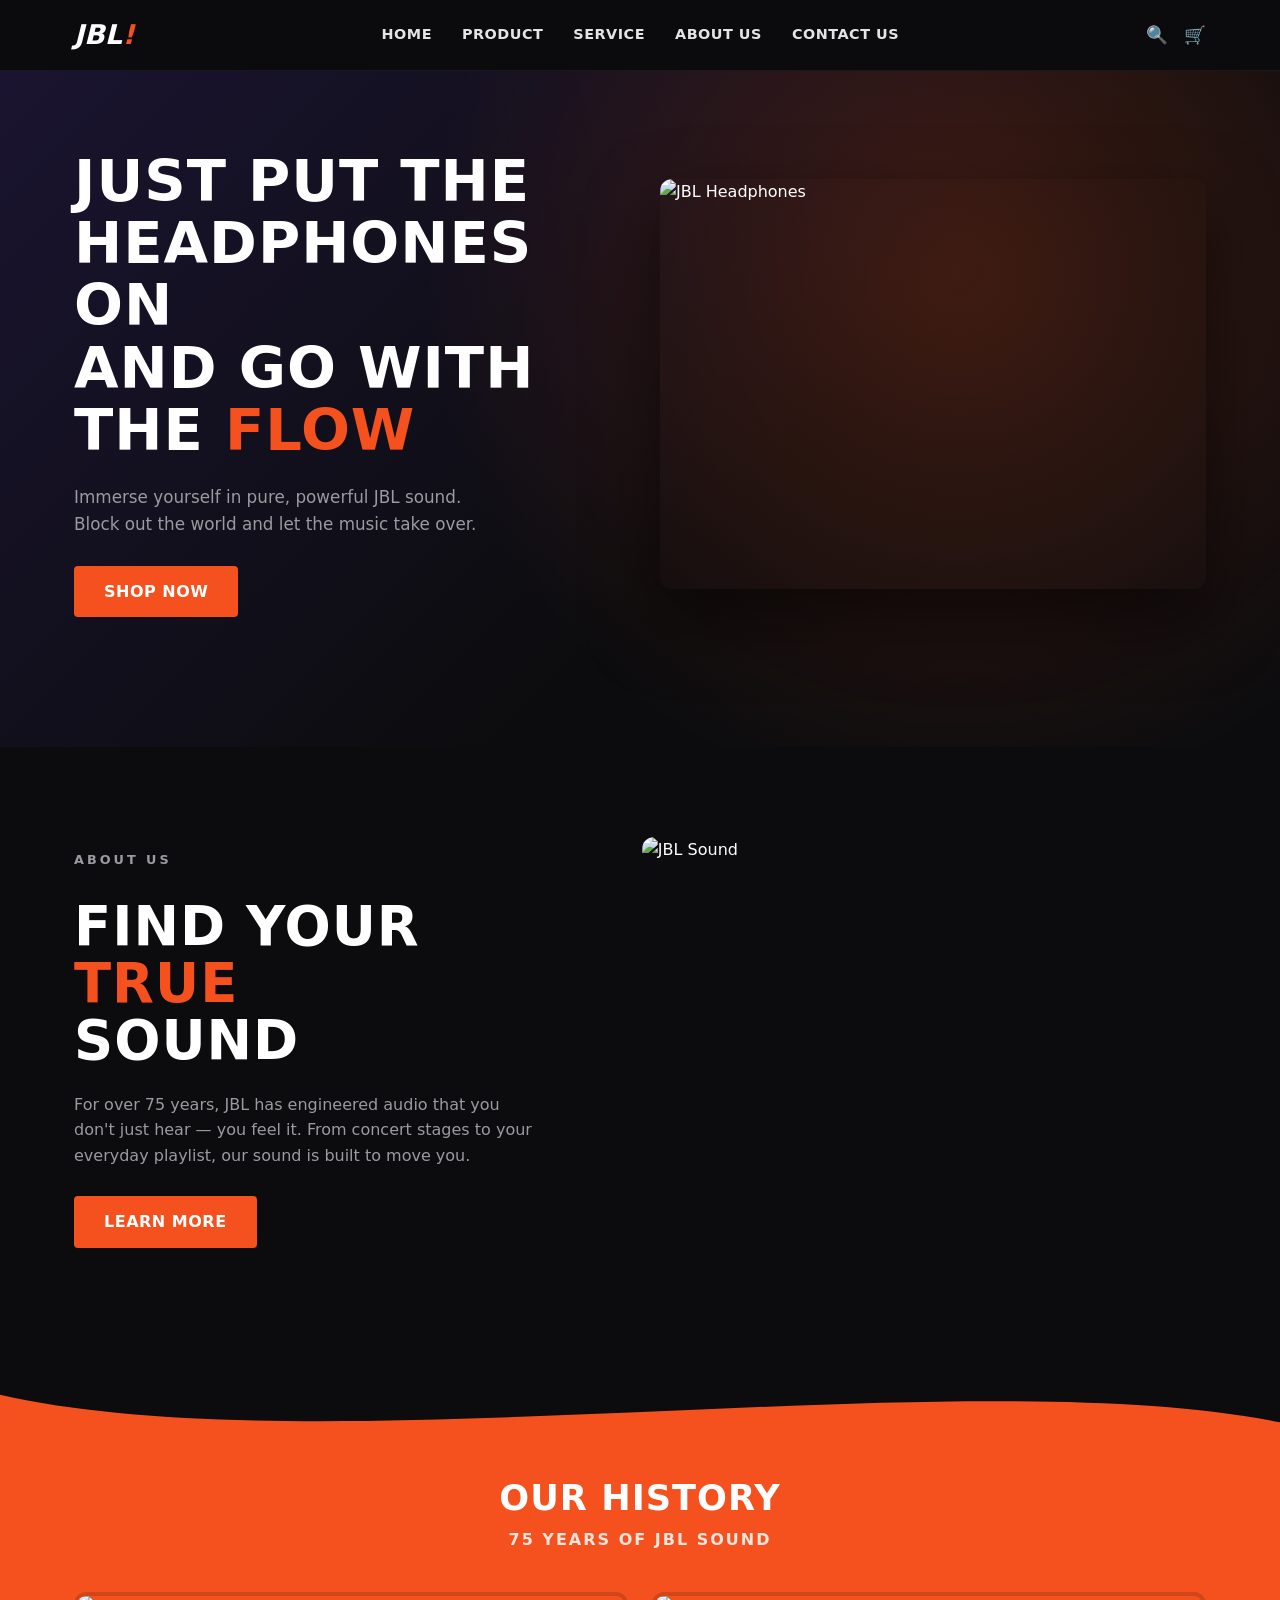
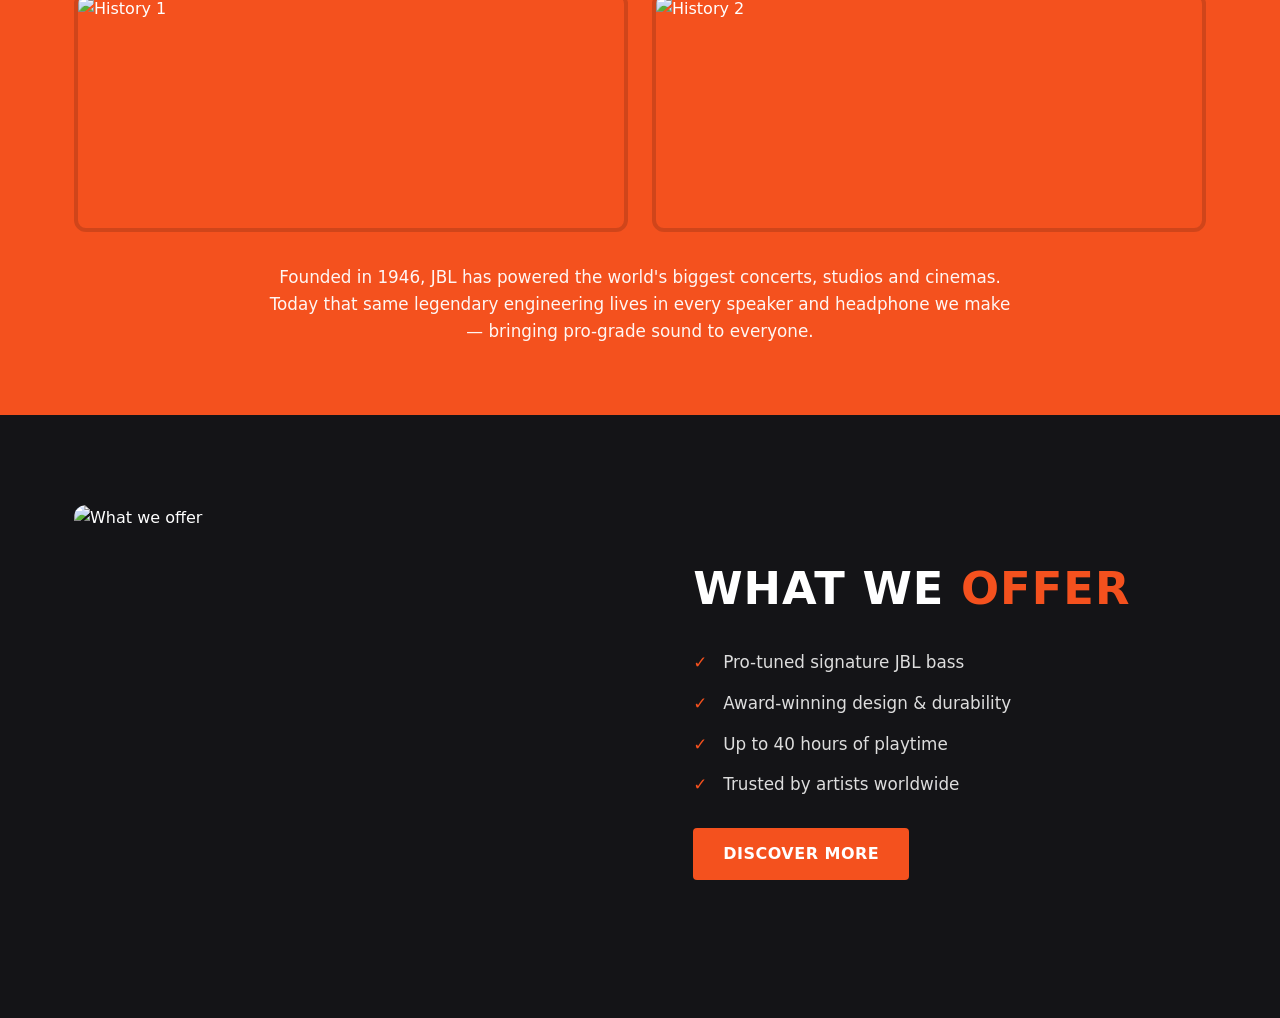
==== index.html @ 41142025 "Initial commit: JBL website" ====
<!DOCTYPE html>
<html lang="en">
<head>
  <meta charset="UTF-8" />
  <meta name="viewport" content="width=device-width, initial-scale=1.0" />
  <title>JBL — Sound That Moves You</title>
  <link rel="stylesheet" href="style.css" />
</head>
<body>

  <!-- ===== Navbar ===== -->
  <header class="navbar">
    <div class="container nav-inner">
      <a href="#" class="logo">JBL<span>!</span></a>

      <nav class="nav-links" id="navLinks">
        <a href="#hero">HOME</a>
        <a href="#">PRODUCT</a>
        <a href="#">SERVICE</a>
        <a href="#about">ABOUT US</a>
        <a href="#">CONTACT US</a>
      </nav>

      <div class="nav-icons">
        <span>🔍</span>
        <span>🛒</span>
      </div>

      <button class="menu-toggle" id="menuToggle" aria-label="Open menu">
        <span></span><span></span><span></span>
      </button>
    </div>
  </header>

  <!-- ===== HERO SECTION (index) ===== -->
  <section class="hero" id="hero">
    <div class="container hero-inner">
      <div class="hero-text">
        <h1>JUST PUT THE<br />HEADPHONES ON<br />AND GO WITH<br />THE <span class="accent">FLOW</span></h1>
        <p class="hero-sub">
          Immerse yourself in pure, powerful JBL sound. Block out the world
          and let the music take over.
        </p>
        <button class="btn btn-primary">SHOP NOW</button>
      </div>

      <div class="hero-image">
        <!-- Figma ki headphone image yahan daalo (src badal do) -->
        <img src="https://images.unsplash.com/photo-1546435770-a3e426bf472b?auto=format&fit=crop&w=900&q=80"
             alt="JBL Headphones" />
      </div>
    </div>
  </section>

  <!-- ================= ABOUT US SECTION ================= -->
  <!-- Find Your Sound -->
  <section class="about" id="about">
    <div class="container about-inner">
      <div class="about-text">
        <p class="eyebrow">About Us</p>
        <h2>FIND YOUR<br /><span class="accent">TRUE</span><br />SOUND</h2>
        <p>
          For over 75 years, JBL has engineered audio that you don't just hear —
          you feel it. From concert stages to your everyday playlist, our sound
          is built to move you.
        </p>
        <button class="btn btn-primary">LEARN MORE</button>
      </div>
      <div class="about-image">
        <img src="https://images.unsplash.com/photo-1484704849700-f032a568e944?auto=format&fit=crop&w=800&q=80"
             alt="JBL Sound" />
      </div>
    </div>
  </section>

  <!-- Our History (orange block) with signature wavy top -->
  <section class="history">
    <svg class="wave" viewBox="0 0 1440 120" preserveAspectRatio="none">
      <path d="M0,50 C360,130 1080,10 1440,80 L1440,0 L0,0 Z"></path>
    </svg>
    <div class="container">
      <div class="section-head">
        <h3>OUR HISTORY</h3>
        <p class="muted-light">75 YEARS OF JBL SOUND</p>
      </div>
      <div class="history-grid">
        <img src="https://images.unsplash.com/photo-1511671782779-c97d3d27a1d4?auto=format&fit=crop&w=600&q=80" alt="History 1" />
        <img src="https://images.unsplash.com/photo-1493225457124-a3eb161ffa5f?auto=format&fit=crop&w=600&q=80" alt="History 2" />
      </div>
      <p class="history-text">
        Founded in 1946, JBL has powered the world's biggest concerts, studios
        and cinemas. Today that same legendary engineering lives in every
        speaker and headphone we make — bringing pro-grade sound to everyone.
      </p>
    </div>
  </section>

  <!-- What We Offer -->
  <section class="offer">
    <div class="container offer-inner">
      <div class="offer-image">
        <img src="https://images.unsplash.com/photo-1598488035139-bdbb2231ce04?auto=format&fit=crop&w=800&q=80"
             alt="What we offer" />
      </div>
      <div class="offer-text">
        <h3>WHAT WE <span class="accent">OFFER</span></h3>
        <ul class="offer-points">
          <li>Pro-tuned signature JBL bass</li>
          <li>Award-winning design &amp; durability</li>
          <li>Up to 40 hours of playtime</li>
          <li>Trusted by artists worldwide</li>
        </ul>
        <button class="btn btn-primary">DISCOVER MORE</button>
      </div>
    </div>
  </section>

  <script src="script.js"></script>
</body>
</html>
---- style.css ----
/* ===== Design Tokens (Figma se exact values yahan badal lena) ===== */
:root {
  --orange: #f4511e;      /* JBL vivid red-orange — Figma ka exact hex confirm karke daalo */
  --orange-dark: #d8400f;
  --black: #0c0c0e;
  --dark: #141417;
  --gray: #9a9aa0;
  --white: #ffffff;
  --radius: 12px;
  --max-width: 1180px;
  --font: 'Segoe UI', system-ui, -apple-system, Roboto, sans-serif;
}

* { margin: 0; padding: 0; box-sizing: border-box; }
html { scroll-behavior: smooth; }

body {
  font-family: var(--font);
  background: var(--black);
  color: var(--white);
  line-height: 1.6;
}
img { max-width: 100%; display: block; }

.container {
  width: 100%;
  max-width: var(--max-width);
  margin: 0 auto;
  padding: 0 24px;
}

.accent { color: var(--orange); }
.eyebrow {
  color: var(--orange);
  text-transform: uppercase;
  letter-spacing: 3px;
  font-size: .8rem;
  font-weight: 800;
  margin-bottom: 14px;
}

/* ===== Buttons ===== */
.btn {
  font: inherit;
  font-weight: 700;
  letter-spacing: .5px;
  border: none;
  border-radius: 4px;
  padding: 13px 30px;
  cursor: pointer;
  transition: transform .15s ease, background .2s ease;
}
.btn:hover { transform: translateY(-2px); }
.btn-primary { background: var(--orange); color: #fff; }
.btn-primary:hover { background: var(--orange-dark); }

/* ===== Navbar ===== */
.navbar {
  position: sticky;
  top: 0;
  z-index: 50;
  background: rgba(12,12,14,.9);
  backdrop-filter: blur(10px);
  border-bottom: 1px solid rgba(255,255,255,.06);
}
.nav-inner {
  display: flex;
  align-items: center;
  justify-content: space-between;
  height: 70px;
}
.logo {
  font-size: 1.7rem;
  font-weight: 900;
  font-style: italic;
  color: #fff;
  text-decoration: none;
}
.logo span { color: var(--orange); }

.nav-links { display: flex; gap: 30px; }
.nav-links a {
  color: #e4e4e4;
  text-decoration: none;
  font-weight: 600;
  font-size: .9rem;
  letter-spacing: .5px;
  transition: color .2s ease;
}
.nav-links a:hover { color: var(--orange); }

.nav-icons { display: flex; gap: 16px; font-size: 1.1rem; }

.menu-toggle {
  display: none;
  flex-direction: column;
  gap: 5px;
  background: none; border: none; cursor: pointer;
}
.menu-toggle span { width: 26px; height: 3px; background: #fff; border-radius: 2px; }

/* ===== HERO ===== */
.hero {
  position: relative;
  background:
    radial-gradient(circle at 75% 30%, rgba(244,81,30,.22), transparent 50%),
    linear-gradient(135deg, #1a1430, #0c0c0e 60%);
  padding: 80px 0 130px;
  overflow: hidden;
}
.hero-inner {
  display: grid;
  grid-template-columns: 1fr 1fr;
  align-items: center;
  gap: 40px;
}
.hero-text h1 {
  font-size: clamp(2.2rem, 4.5vw, 3.6rem);
  font-weight: 900;
  line-height: 1.08;
  letter-spacing: 1px;
  margin-bottom: 22px;
}
.hero-sub {
  color: var(--gray);
  font-size: 1.05rem;
  max-width: 420px;
  margin-bottom: 28px;
}
.hero-image img {
  width: 100%;
  border-radius: var(--radius);
  object-fit: cover;
  aspect-ratio: 4/3;
  box-shadow: 0 30px 70px rgba(0,0,0,.55);
}

/* ===== ABOUT — Find Your Sound ===== */
.about {
  background: var(--black);
  padding: 90px 0;
}
.about-inner {
  display: grid;
  grid-template-columns: 1fr 1.1fr;
  align-items: center;
  gap: 55px;
}
.about-text h2 {
  font-size: clamp(2.2rem, 4.5vw, 3.4rem);
  font-weight: 900;
  line-height: 1.05;
  letter-spacing: 1px;
  margin-bottom: 22px;
}
.about-text p { color: var(--gray); max-width: 460px; margin-bottom: 28px; }
.about-image img {
  width: 100%;
  border-radius: var(--radius);
  object-fit: cover;
  aspect-ratio: 4/3;
}

/* ===== Our History (orange block) ===== */
.history {
  position: relative;
  background: var(--orange);
  padding: 120px 0 70px;
}
/* signature wavy top divider (black curve coming down from section above) */
.history .wave {
  position: absolute;
  top: -1px; left: 0;
  width: 100%; height: 110px;
  fill: var(--black);
}
.section-head { text-align: center; margin-bottom: 40px; }
.section-head h3 {
  font-size: 2.2rem;
  font-weight: 900;
  letter-spacing: 1px;
}
.muted-light { color: rgba(255,255,255,.85); font-weight: 600; letter-spacing: 2px; }
.history-grid {
  display: grid;
  grid-template-columns: 1fr 1fr;
  gap: 24px;
  margin-bottom: 32px;
}
.history-grid img {
  width: 100%;
  height: 240px;
  object-fit: cover;
  border-radius: var(--radius);
  border: 4px solid rgba(0,0,0,.15);
}
.history-text {
  max-width: 760px;
  margin: 0 auto;
  text-align: center;
  color: rgba(255,255,255,.95);
  font-size: 1.05rem;
}

/* ===== What We Offer ===== */
.offer {
  background: var(--dark);
  padding: 90px 0;
}
.offer-inner {
  display: grid;
  grid-template-columns: 1.1fr 1fr;
  align-items: center;
  gap: 55px;
}
.offer-image img {
  width: 100%;
  border-radius: var(--radius);
  object-fit: cover;
  aspect-ratio: 4/3;
}
.offer-text h3 {
  font-size: clamp(1.8rem, 4vw, 2.8rem);
  font-weight: 900;
  letter-spacing: 1px;
  margin-bottom: 24px;
}
.offer-points { list-style: none; margin-bottom: 30px; }
.offer-points li {
  position: relative;
  padding-left: 30px;
  margin-bottom: 14px;
  color: #ddd;
  font-size: 1.05rem;
}
.offer-points li::before {
  content: "✓";
  position: absolute; left: 0;
  color: var(--orange);
  font-weight: 900;
}

/* ===== Responsive ===== */
@media (max-width: 880px) {
  .nav-links {
    position: absolute;
    top: 70px; left: 0; right: 0;
    background: var(--dark);
    flex-direction: column;
    gap: 0;
    max-height: 0;
    overflow: hidden;
    transition: max-height .3s ease;
  }
  .nav-links.open { max-height: 360px; }
  .nav-links a { padding: 16px 24px; border-bottom: 1px solid rgba(255,255,255,.06); }
  .nav-icons { display: none; }
  .menu-toggle { display: flex; }

  .hero-inner,
  .about-inner,
  .offer-inner {
    grid-template-columns: 1fr;
    gap: 36px;
  }
  .hero-image,
  .about-image { order: -1; }
  .offer-image { order: -1; }
  .history-grid { grid-template-columns: 1fr; }
  .history-grid img { height: 200px; }
}

@media (max-width: 460px) {
  .btn { width: 100%; }
  .hero { padding-bottom: 90px; }
}
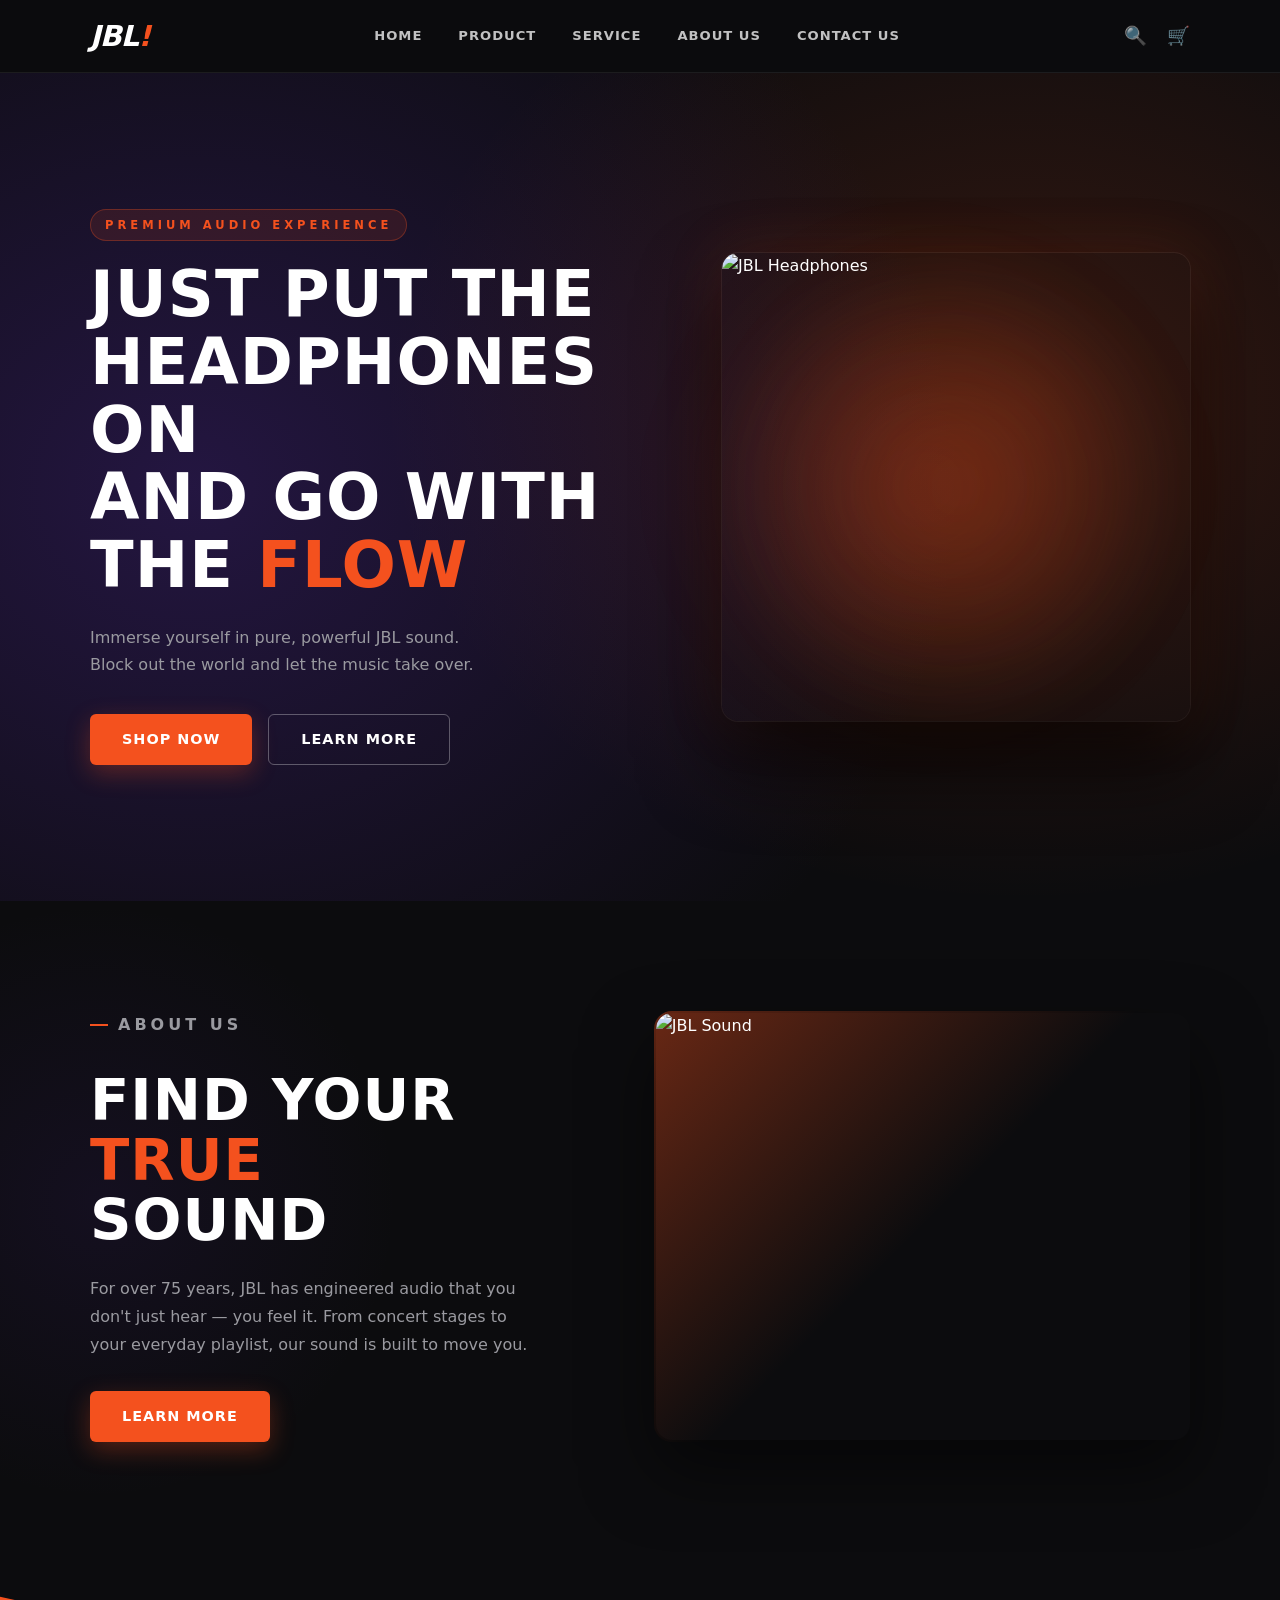
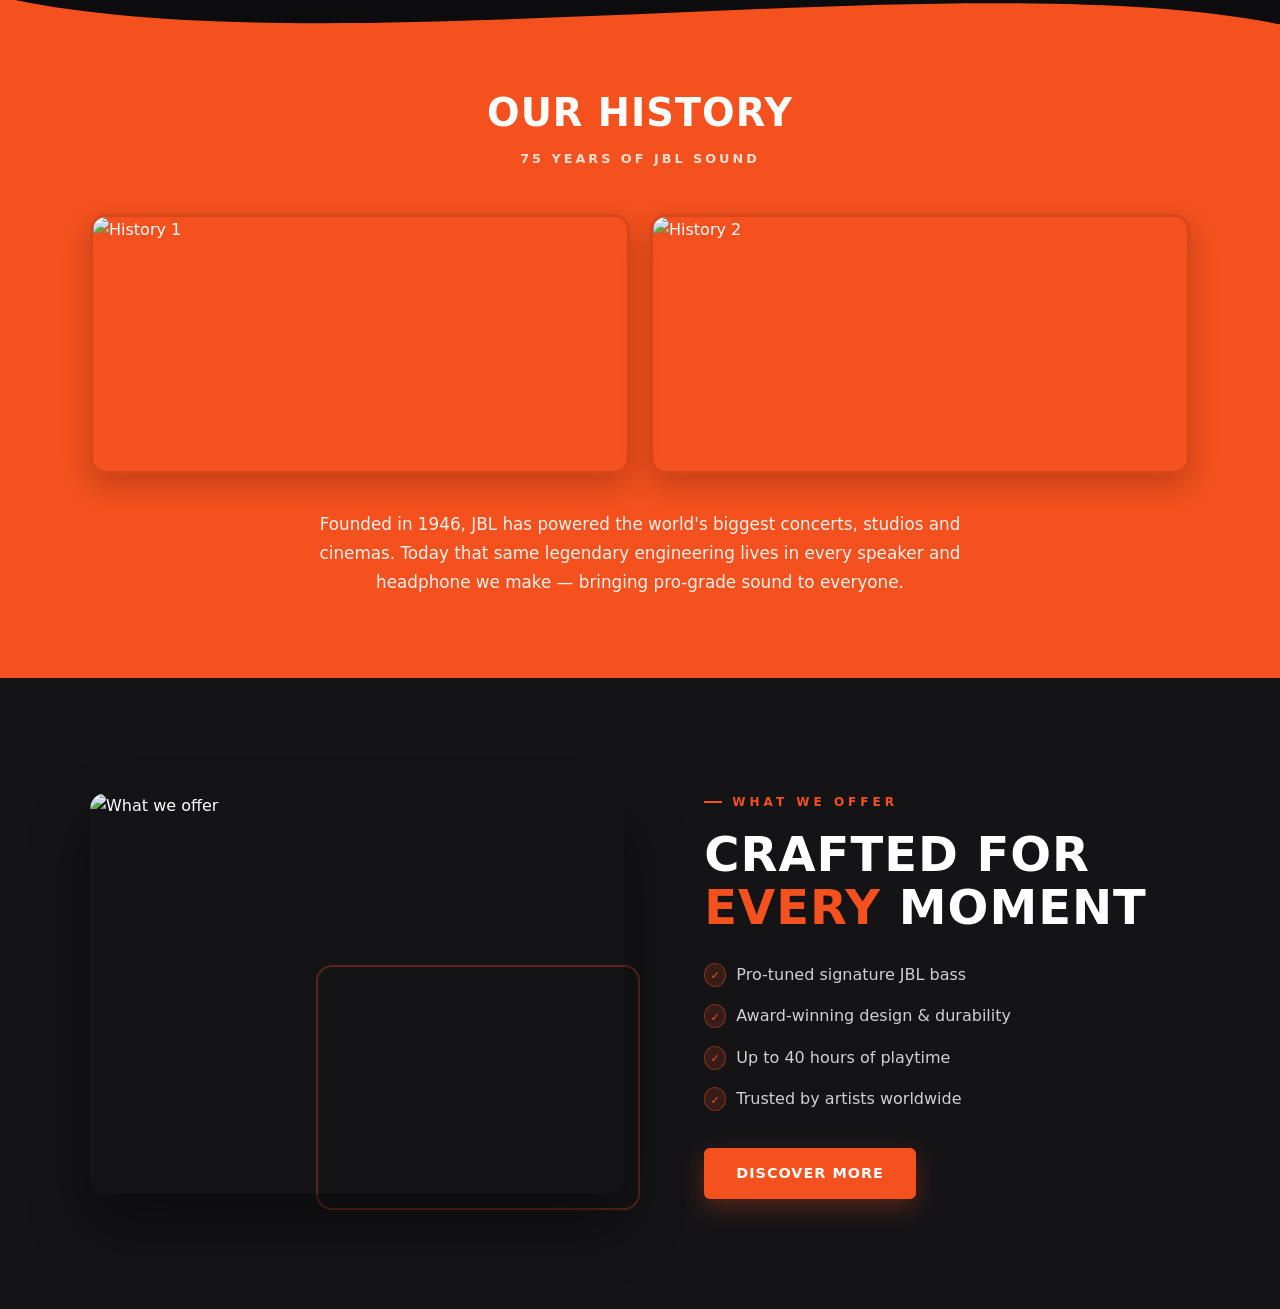
==== commit ddf1dedd: "Redesign hero and about sections to match Figma" ====
--- a/index.html
+++ b/index.html
@@ -32,28 +32,32 @@
     </div>
   </header>
 
-  <!-- ===== HERO SECTION (index) ===== -->
+  <!-- ===== HERO SECTION ===== -->
   <section class="hero" id="hero">
+    <div class="hero-glow"></div>
     <div class="container hero-inner">
       <div class="hero-text">
+        <p class="hero-eyebrow">Premium Audio Experience</p>
         <h1>JUST PUT THE<br />HEADPHONES ON<br />AND GO WITH<br />THE <span class="accent">FLOW</span></h1>
         <p class="hero-sub">
           Immerse yourself in pure, powerful JBL sound. Block out the world
           and let the music take over.
         </p>
-        <button class="btn btn-primary">SHOP NOW</button>
+        <div class="hero-actions">
+          <button class="btn btn-primary">SHOP NOW</button>
+          <button class="btn btn-ghost">LEARN MORE</button>
+        </div>
       </div>
 
       <div class="hero-image">
-        <!-- Figma ki headphone image yahan daalo (src badal do) -->
-        <img src="https://images.unsplash.com/photo-1546435770-a3e426bf472b?auto=format&fit=crop&w=900&q=80"
+        <div class="hero-img-glow"></div>
+        <img src="https://images.unsplash.com/photo-1505740420928-5e560c06d30e?auto=format&fit=crop&w=900&q=80"
              alt="JBL Headphones" />
       </div>
     </div>
   </section>
 
   <!-- ================= ABOUT US SECTION ================= -->
-  <!-- Find Your Sound -->
   <section class="about" id="about">
     <div class="container about-inner">
       <div class="about-text">
@@ -73,7 +77,7 @@
     </div>
   </section>
 
-  <!-- Our History (orange block) with signature wavy top -->
+  <!-- Our History (orange block) -->
   <section class="history">
     <svg class="wave" viewBox="0 0 1440 120" preserveAspectRatio="none">
       <path d="M0,50 C360,130 1080,10 1440,80 L1440,0 L0,0 Z"></path>
@@ -103,7 +107,8 @@
              alt="What we offer" />
       </div>
       <div class="offer-text">
-        <h3>WHAT WE <span class="accent">OFFER</span></h3>
+        <p class="eyebrow">What We Offer</p>
+        <h3>CRAFTED FOR<br /><span class="accent">EVERY</span> MOMENT</h3>
         <ul class="offer-points">
           <li>Pro-tuned signature JBL bass</li>
           <li>Award-winning design &amp; durability</li>
--- a/style.css
+++ b/style.css
@@ -1,12 +1,12 @@
-/* ===== Design Tokens (Figma se exact values yahan badal lena) ===== */
+/* ===== Design Tokens ===== */
 :root {
-  --orange: #f4511e;      /* JBL vivid red-orange — Figma ka exact hex confirm karke daalo */
+  --orange: #f4511e;
   --orange-dark: #d8400f;
   --black: #0c0c0e;
   --dark: #141417;
   --gray: #9a9aa0;
   --white: #ffffff;
-  --radius: 12px;
+  --radius: 16px;
   --max-width: 1180px;
   --font: 'Segoe UI', system-ui, -apple-system, Roboto, sans-serif;
 }
@@ -20,257 +20,517 @@
   color: var(--white);
   line-height: 1.6;
 }
+
 img { max-width: 100%; display: block; }
 
 .container {
   width: 100%;
   max-width: var(--max-width);
   margin: 0 auto;
-  padding: 0 24px;
+  padding: 0 40px;
 }
 
 .accent { color: var(--orange); }
+
 .eyebrow {
+  display: inline-block;
   color: var(--orange);
   text-transform: uppercase;
-  letter-spacing: 3px;
-  font-size: .8rem;
+  letter-spacing: 4px;
+  font-size: .75rem;
   font-weight: 800;
-  margin-bottom: 14px;
+  margin-bottom: 16px;
+  position: relative;
+  padding-left: 28px;
+}
+.eyebrow::before {
+  content: '';
+  position: absolute;
+  left: 0;
+  top: 50%;
+  transform: translateY(-50%);
+  width: 18px;
+  height: 2px;
+  background: var(--orange);
 }
 
 /* ===== Buttons ===== */
 .btn {
   font: inherit;
   font-weight: 700;
-  letter-spacing: .5px;
+  font-size: .9rem;
+  letter-spacing: 1px;
+  text-transform: uppercase;
   border: none;
-  border-radius: 4px;
-  padding: 13px 30px;
+  border-radius: 6px;
+  padding: 14px 32px;
   cursor: pointer;
-  transition: transform .15s ease, background .2s ease;
+  transition: transform .18s ease, background .2s ease, box-shadow .2s ease;
 }
 .btn:hover { transform: translateY(-2px); }
-.btn-primary { background: var(--orange); color: #fff; }
-.btn-primary:hover { background: var(--orange-dark); }
+.btn-primary {
+  background: var(--orange);
+  color: #fff;
+  box-shadow: 0 8px 24px rgba(244,81,30,.3);
+}
+.btn-primary:hover {
+  background: var(--orange-dark);
+  box-shadow: 0 10px 28px rgba(244,81,30,.45);
+}
+.btn-ghost {
+  background: transparent;
+  color: #fff;
+  border: 1.5px solid rgba(255,255,255,.3);
+  padding: 13px 32px;
+}
+.btn-ghost:hover {
+  border-color: rgba(255,255,255,.7);
+  background: rgba(255,255,255,.06);
+}
 
 /* ===== Navbar ===== */
 .navbar {
   position: sticky;
   top: 0;
-  z-index: 50;
-  background: rgba(12,12,14,.9);
-  backdrop-filter: blur(10px);
-  border-bottom: 1px solid rgba(255,255,255,.06);
+  z-index: 100;
+  background: rgba(12,12,14,.92);
+  backdrop-filter: blur(14px);
+  -webkit-backdrop-filter: blur(14px);
+  border-bottom: 1px solid rgba(255,255,255,.07);
 }
 .nav-inner {
   display: flex;
   align-items: center;
   justify-content: space-between;
-  height: 70px;
+  height: 72px;
 }
 .logo {
-  font-size: 1.7rem;
+  font-size: 1.8rem;
   font-weight: 900;
   font-style: italic;
   color: #fff;
   text-decoration: none;
+  letter-spacing: -1px;
 }
 .logo span { color: var(--orange); }
 
-.nav-links { display: flex; gap: 30px; }
+.nav-links { display: flex; gap: 36px; }
 .nav-links a {
-  color: #e4e4e4;
+  color: rgba(255,255,255,.75);
   text-decoration: none;
   font-weight: 600;
-  font-size: .9rem;
-  letter-spacing: .5px;
+  font-size: .82rem;
+  letter-spacing: 1px;
+  text-transform: uppercase;
   transition: color .2s ease;
-}
-.nav-links a:hover { color: var(--orange); }
-
-.nav-icons { display: flex; gap: 16px; font-size: 1.1rem; }
+  position: relative;
+  padding-bottom: 2px;
+}
+.nav-links a::after {
+  content: '';
+  position: absolute;
+  bottom: -4px;
+  left: 0;
+  width: 0;
+  height: 2px;
+  background: var(--orange);
+  transition: width .2s ease;
+}
+.nav-links a:hover { color: #fff; }
+.nav-links a:hover::after { width: 100%; }
+
+.nav-icons {
+  display: flex;
+  gap: 20px;
+  font-size: 1.15rem;
+  color: rgba(255,255,255,.75);
+  cursor: pointer;
+}
 
 .menu-toggle {
   display: none;
   flex-direction: column;
   gap: 5px;
-  background: none; border: none; cursor: pointer;
-}
-.menu-toggle span { width: 26px; height: 3px; background: #fff; border-radius: 2px; }
+  background: none;
+  border: none;
+  cursor: pointer;
+  padding: 4px;
+}
+.menu-toggle span {
+  width: 24px;
+  height: 2px;
+  background: #fff;
+  border-radius: 2px;
+  transition: transform .3s;
+}
 
 /* ===== HERO ===== */
 .hero {
   position: relative;
+  min-height: calc(100vh - 72px);
+  display: flex;
+  align-items: center;
+  background: #0c0c0e;
+  overflow: hidden;
+}
+
+.hero::before {
+  content: '';
+  position: absolute;
+  inset: 0;
   background:
-    radial-gradient(circle at 75% 30%, rgba(244,81,30,.22), transparent 50%),
-    linear-gradient(135deg, #1a1430, #0c0c0e 60%);
-  padding: 80px 0 130px;
+    radial-gradient(ellipse 60% 80% at 15% 50%, rgba(80,40,160,.35), transparent),
+    radial-gradient(ellipse 50% 60% at 80% 40%, rgba(244,81,30,.18), transparent);
+  pointer-events: none;
+}
+
+.hero-glow {
+  position: absolute;
+  top: 50%;
+  right: 8%;
+  transform: translateY(-50%);
+  width: 500px;
+  height: 500px;
+  border-radius: 50%;
+  background: radial-gradient(circle, rgba(244,81,30,.2) 0%, transparent 70%);
+  pointer-events: none;
+  filter: blur(40px);
+}
+
+.hero-inner {
+  position: relative;
+  z-index: 1;
+  display: grid;
+  grid-template-columns: 1.1fr 0.9fr;
+  align-items: center;
+  gap: 60px;
+  padding: 80px 40px;
+  width: 100%;
+  max-width: var(--max-width);
+  margin: 0 auto;
+}
+
+.hero-eyebrow {
+  display: inline-block;
+  color: var(--orange);
+  text-transform: uppercase;
+  letter-spacing: 4px;
+  font-size: .72rem;
+  font-weight: 800;
+  margin-bottom: 20px;
+  padding: 6px 14px;
+  background: rgba(244,81,30,.12);
+  border: 1px solid rgba(244,81,30,.3);
+  border-radius: 20px;
+}
+
+.hero-text h1 {
+  font-size: clamp(2.6rem, 5vw, 4.2rem);
+  font-weight: 900;
+  line-height: 1.06;
+  letter-spacing: 1px;
+  margin-bottom: 24px;
+  text-transform: uppercase;
+}
+
+.hero-sub {
+  color: var(--gray);
+  font-size: 1rem;
+  max-width: 400px;
+  margin-bottom: 36px;
+  line-height: 1.7;
+}
+
+.hero-actions {
+  display: flex;
+  gap: 16px;
+  flex-wrap: wrap;
+}
+
+.hero-image {
+  position: relative;
+  display: flex;
+  align-items: center;
+  justify-content: center;
+}
+
+.hero-img-glow {
+  position: absolute;
+  inset: -20px;
+  border-radius: 50%;
+  background: radial-gradient(circle, rgba(244,81,30,.22) 0%, transparent 65%);
+  filter: blur(30px);
+  pointer-events: none;
+}
+
+.hero-image img {
+  position: relative;
+  z-index: 1;
+  width: 100%;
+  max-width: 520px;
+  border-radius: var(--radius);
+  object-fit: cover;
+  aspect-ratio: 1;
+  box-shadow:
+    0 0 0 1px rgba(255,255,255,.06),
+    0 40px 80px rgba(0,0,0,.7),
+    0 0 60px rgba(244,81,30,.15);
+}
+
+/* ===== ABOUT — Find Your Sound ===== */
+.about {
+  background: var(--black);
+  padding: 110px 0;
+  position: relative;
   overflow: hidden;
 }
-.hero-inner {
+
+.about::before {
+  content: '';
+  position: absolute;
+  top: 0; left: -200px;
+  width: 600px; height: 600px;
+  background: radial-gradient(circle, rgba(80,40,160,.12), transparent 70%);
+  pointer-events: none;
+}
+
+.about-inner {
+  display: grid;
+  grid-template-columns: 1fr 1.1fr;
+  align-items: center;
+  gap: 80px;
+  position: relative;
+}
+
+.about-text h2 {
+  font-size: clamp(2.4rem, 4.5vw, 3.8rem);
+  font-weight: 900;
+  line-height: 1.04;
+  letter-spacing: 1px;
+  margin-bottom: 24px;
+  text-transform: uppercase;
+}
+
+.about-text p {
+  color: var(--gray);
+  max-width: 440px;
+  margin-bottom: 32px;
+  font-size: 1rem;
+  line-height: 1.75;
+}
+
+.about-image {
+  position: relative;
+}
+
+.about-image::before {
+  content: '';
+  position: absolute;
+  inset: -2px;
+  border-radius: calc(var(--radius) + 2px);
+  background: linear-gradient(135deg, rgba(244,81,30,.4), transparent 50%);
+  z-index: 0;
+}
+
+.about-image img {
+  position: relative;
+  z-index: 1;
+  width: 100%;
+  border-radius: var(--radius);
+  object-fit: cover;
+  aspect-ratio: 5/4;
+  box-shadow: 0 30px 70px rgba(0,0,0,.5);
+}
+
+/* ===== Our History (orange block) ===== */
+.history {
+  position: relative;
+  background: var(--orange);
+  padding: 130px 0 80px;
+}
+
+.history .wave {
+  position: absolute;
+  top: -1px; left: 0;
+  width: 100%; height: 110px;
+  fill: var(--black);
+}
+
+.section-head { text-align: center; margin-bottom: 44px; }
+.section-head h3 {
+  font-size: 2.4rem;
+  font-weight: 900;
+  letter-spacing: 1px;
+  text-transform: uppercase;
+  margin-bottom: 6px;
+}
+
+.muted-light {
+  color: rgba(255,255,255,.8);
+  font-weight: 700;
+  letter-spacing: 3px;
+  font-size: .8rem;
+  text-transform: uppercase;
+}
+
+.history-grid {
   display: grid;
   grid-template-columns: 1fr 1fr;
-  align-items: center;
-  gap: 40px;
-}
-.hero-text h1 {
-  font-size: clamp(2.2rem, 4.5vw, 3.6rem);
-  font-weight: 900;
-  line-height: 1.08;
-  letter-spacing: 1px;
-  margin-bottom: 22px;
-}
-.hero-sub {
-  color: var(--gray);
+  gap: 20px;
+  margin-bottom: 36px;
+}
+
+.history-grid img {
+  width: 100%;
+  height: 260px;
+  object-fit: cover;
+  border-radius: var(--radius);
+  border: 3px solid rgba(0,0,0,.12);
+  box-shadow: 0 12px 30px rgba(0,0,0,.2);
+}
+
+.history-text {
+  max-width: 720px;
+  margin: 0 auto;
+  text-align: center;
+  color: rgba(255,255,255,.92);
   font-size: 1.05rem;
-  max-width: 420px;
-  margin-bottom: 28px;
-}
-.hero-image img {
+  line-height: 1.75;
+}
+
+/* ===== What We Offer ===== */
+.offer {
+  background: var(--dark);
+  padding: 110px 0;
+}
+
+.offer-inner {
+  display: grid;
+  grid-template-columns: 1.1fr 1fr;
+  align-items: center;
+  gap: 80px;
+}
+
+.offer-image {
+  position: relative;
+}
+
+.offer-image::after {
+  content: '';
+  position: absolute;
+  bottom: -16px;
+  right: -16px;
+  width: 60%;
+  height: 60%;
+  border: 2px solid rgba(244,81,30,.3);
+  border-radius: var(--radius);
+  z-index: 0;
+  pointer-events: none;
+}
+
+.offer-image img {
+  position: relative;
+  z-index: 1;
   width: 100%;
   border-radius: var(--radius);
   object-fit: cover;
   aspect-ratio: 4/3;
-  box-shadow: 0 30px 70px rgba(0,0,0,.55);
-}
-
-/* ===== ABOUT — Find Your Sound ===== */
-.about {
-  background: var(--black);
-  padding: 90px 0;
-}
-.about-inner {
-  display: grid;
-  grid-template-columns: 1fr 1.1fr;
-  align-items: center;
-  gap: 55px;
-}
-.about-text h2 {
-  font-size: clamp(2.2rem, 4.5vw, 3.4rem);
-  font-weight: 900;
-  line-height: 1.05;
-  letter-spacing: 1px;
-  margin-bottom: 22px;
-}
-.about-text p { color: var(--gray); max-width: 460px; margin-bottom: 28px; }
-.about-image img {
-  width: 100%;
-  border-radius: var(--radius);
-  object-fit: cover;
-  aspect-ratio: 4/3;
-}
-
-/* ===== Our History (orange block) ===== */
-.history {
-  position: relative;
-  background: var(--orange);
-  padding: 120px 0 70px;
-}
-/* signature wavy top divider (black curve coming down from section above) */
-.history .wave {
-  position: absolute;
-  top: -1px; left: 0;
-  width: 100%; height: 110px;
-  fill: var(--black);
-}
-.section-head { text-align: center; margin-bottom: 40px; }
-.section-head h3 {
-  font-size: 2.2rem;
+  box-shadow: 0 30px 60px rgba(0,0,0,.4);
+}
+
+.offer-text h3 {
+  font-size: clamp(2rem, 4vw, 3rem);
   font-weight: 900;
   letter-spacing: 1px;
-}
-.muted-light { color: rgba(255,255,255,.85); font-weight: 600; letter-spacing: 2px; }
-.history-grid {
-  display: grid;
-  grid-template-columns: 1fr 1fr;
-  gap: 24px;
-  margin-bottom: 32px;
-}
-.history-grid img {
-  width: 100%;
-  height: 240px;
-  object-fit: cover;
-  border-radius: var(--radius);
-  border: 4px solid rgba(0,0,0,.15);
-}
-.history-text {
-  max-width: 760px;
-  margin: 0 auto;
-  text-align: center;
-  color: rgba(255,255,255,.95);
-  font-size: 1.05rem;
-}
-
-/* ===== What We Offer ===== */
-.offer {
-  background: var(--dark);
-  padding: 90px 0;
-}
-.offer-inner {
-  display: grid;
-  grid-template-columns: 1.1fr 1fr;
-  align-items: center;
-  gap: 55px;
-}
-.offer-image img {
-  width: 100%;
-  border-radius: var(--radius);
-  object-fit: cover;
-  aspect-ratio: 4/3;
-}
-.offer-text h3 {
-  font-size: clamp(1.8rem, 4vw, 2.8rem);
-  font-weight: 900;
-  letter-spacing: 1px;
-  margin-bottom: 24px;
-}
-.offer-points { list-style: none; margin-bottom: 30px; }
+  text-transform: uppercase;
+  line-height: 1.1;
+  margin-bottom: 28px;
+}
+
+.offer-points {
+  list-style: none;
+  margin-bottom: 36px;
+}
+
 .offer-points li {
   position: relative;
-  padding-left: 30px;
-  margin-bottom: 14px;
-  color: #ddd;
-  font-size: 1.05rem;
-}
+  padding-left: 32px;
+  margin-bottom: 16px;
+  color: rgba(255,255,255,.8);
+  font-size: 1rem;
+}
+
 .offer-points li::before {
   content: "✓";
-  position: absolute; left: 0;
+  position: absolute;
+  left: 0;
+  top: 1px;
+  width: 20px;
+  height: 20px;
+  background: rgba(244,81,30,.15);
+  border: 1px solid rgba(244,81,30,.4);
+  border-radius: 50%;
   color: var(--orange);
   font-weight: 900;
+  font-size: .7rem;
+  display: flex;
+  align-items: center;
+  justify-content: center;
+  line-height: 1;
+  text-align: center;
+  padding-top: 2px;
 }
 
 /* ===== Responsive ===== */
+@media (max-width: 960px) {
+  .hero-inner {
+    grid-template-columns: 1fr;
+    text-align: center;
+    gap: 50px;
+    padding: 60px 24px;
+  }
+  .hero-actions { justify-content: center; }
+  .hero-sub { margin-left: auto; margin-right: auto; }
+  .hero-glow { display: none; }
+  .hero-image img { max-width: 380px; margin: 0 auto; }
+}
+
 @media (max-width: 880px) {
   .nav-links {
     position: absolute;
-    top: 70px; left: 0; right: 0;
+    top: 72px; left: 0; right: 0;
     background: var(--dark);
     flex-direction: column;
     gap: 0;
     max-height: 0;
     overflow: hidden;
     transition: max-height .3s ease;
+    border-bottom: 1px solid rgba(255,255,255,.06);
   }
   .nav-links.open { max-height: 360px; }
-  .nav-links a { padding: 16px 24px; border-bottom: 1px solid rgba(255,255,255,.06); }
+  .nav-links a { padding: 16px 24px; border-bottom: 1px solid rgba(255,255,255,.05); }
+  .nav-links a::after { display: none; }
   .nav-icons { display: none; }
   .menu-toggle { display: flex; }
 
-  .hero-inner,
   .about-inner,
   .offer-inner {
     grid-template-columns: 1fr;
-    gap: 36px;
+    gap: 40px;
   }
-  .hero-image,
   .about-image { order: -1; }
+  .about::before { display: none; }
   .offer-image { order: -1; }
+  .offer-image::after { display: none; }
   .history-grid { grid-template-columns: 1fr; }
-  .history-grid img { height: 200px; }
-}
-
-@media (max-width: 460px) {
-  .btn { width: 100%; }
-  .hero { padding-bottom: 90px; }
-}+  .history-grid img { height: 220px; }
+  .container { padding: 0 20px; }
+}
+
+@media (max-width: 480px) {
+  .hero-text h1 { font-size: 2.2rem; }
+  .btn { padding: 13px 24px; }
+  .hero-actions { flex-direction: column; }
+  .hero-actions .btn { width: 100%; text-align: center; }
+  .hero { min-height: auto; }
+}
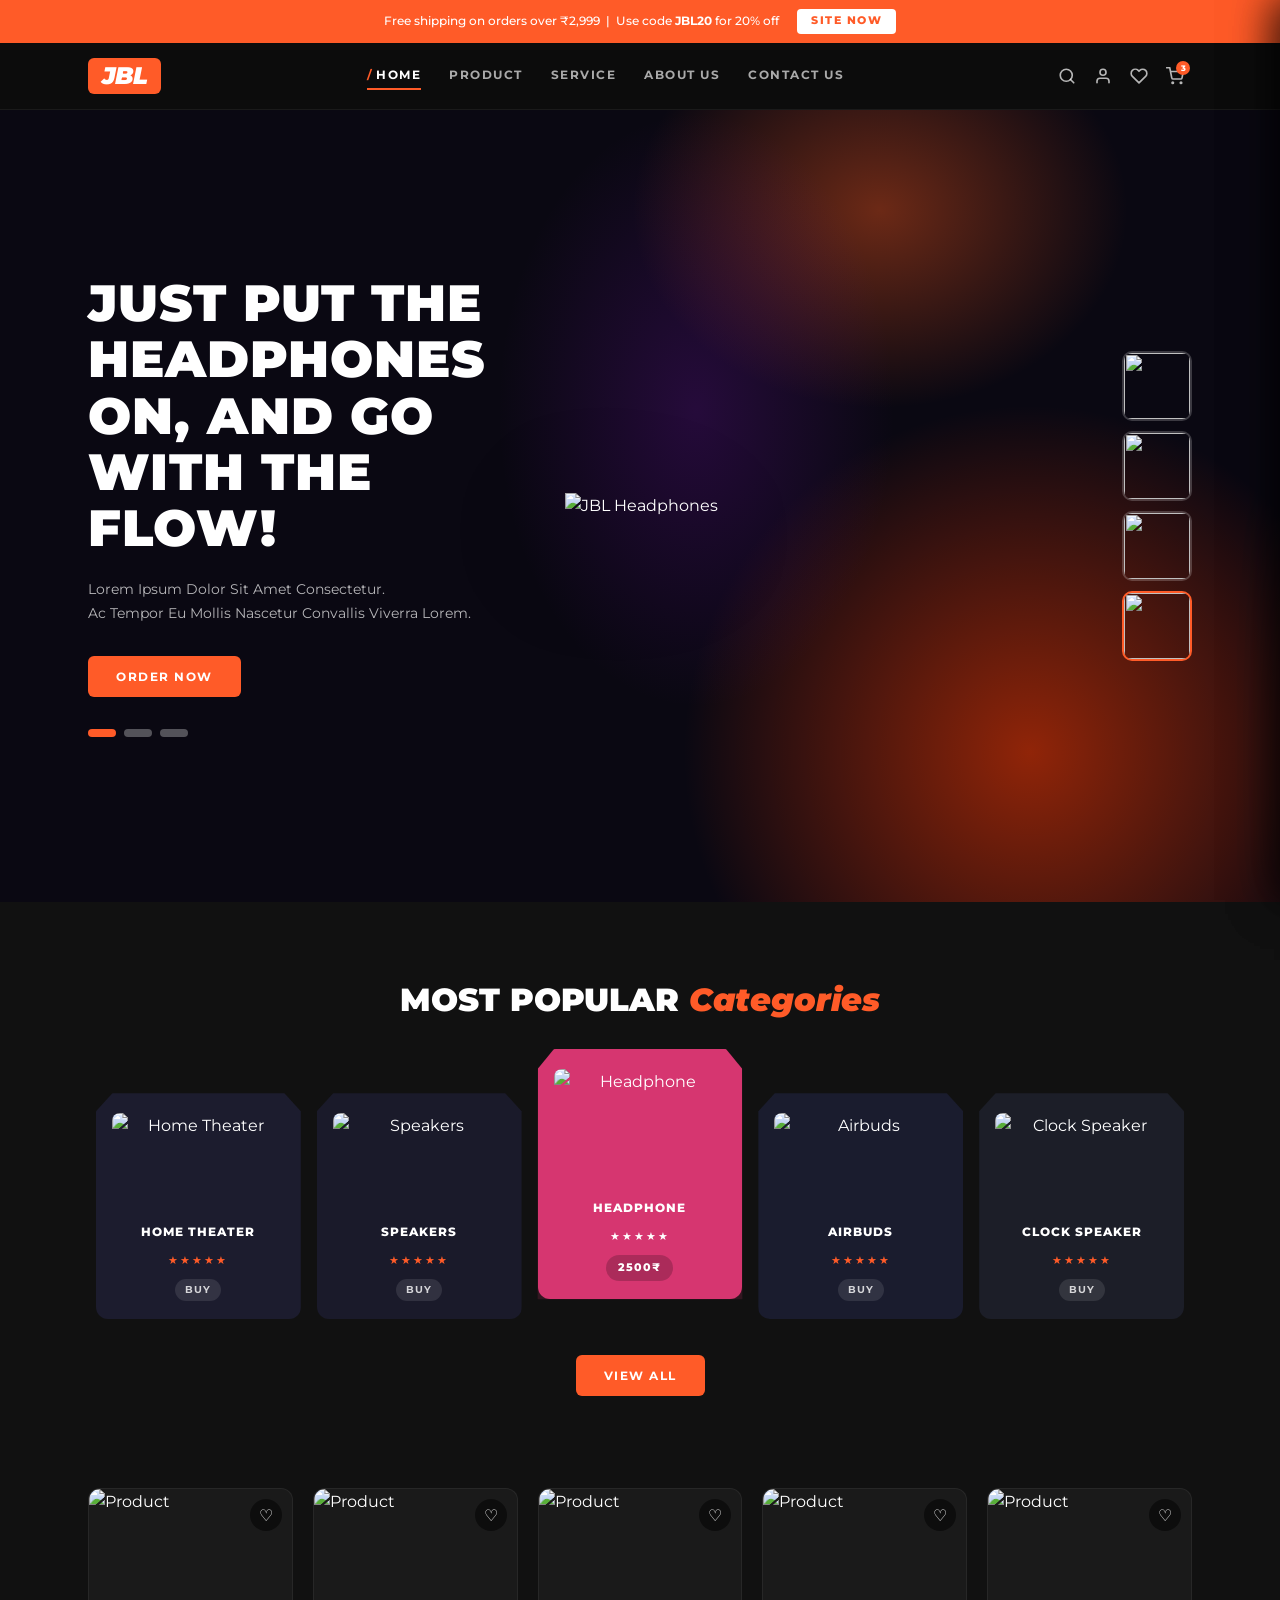
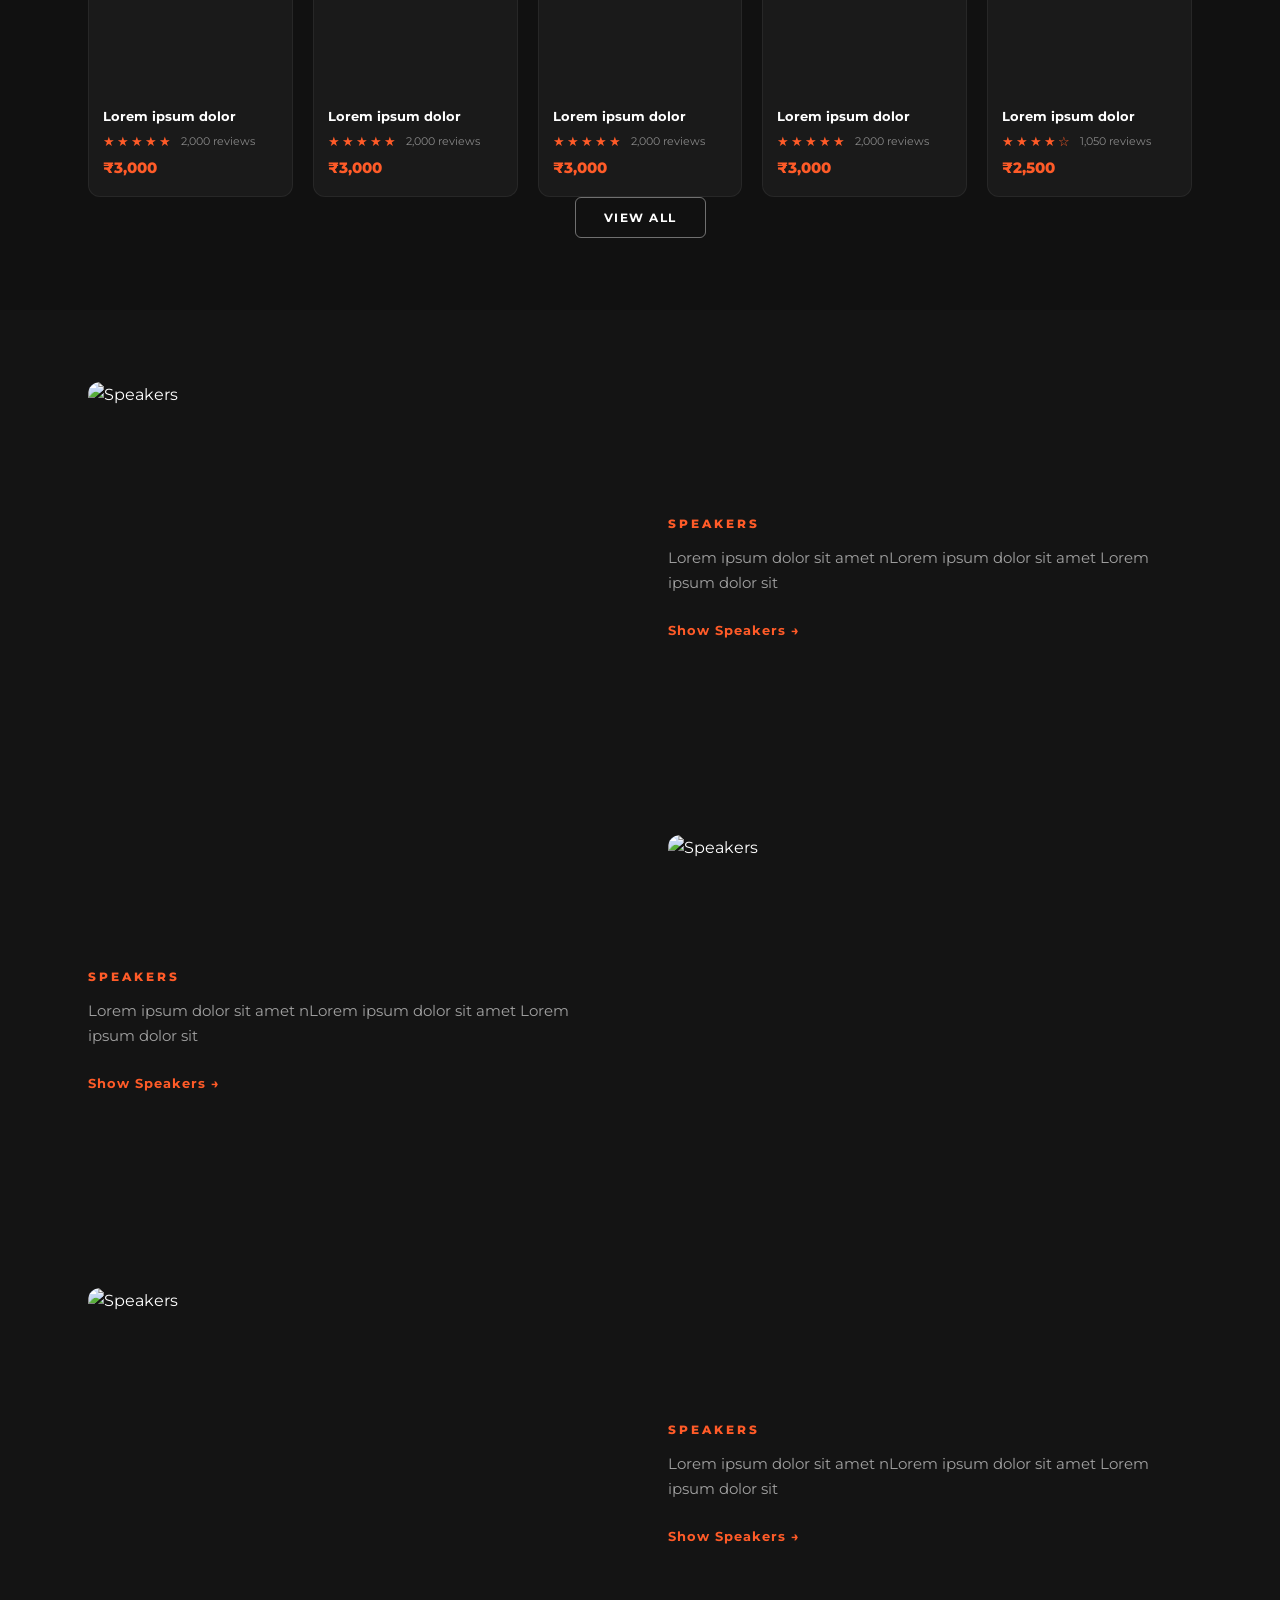
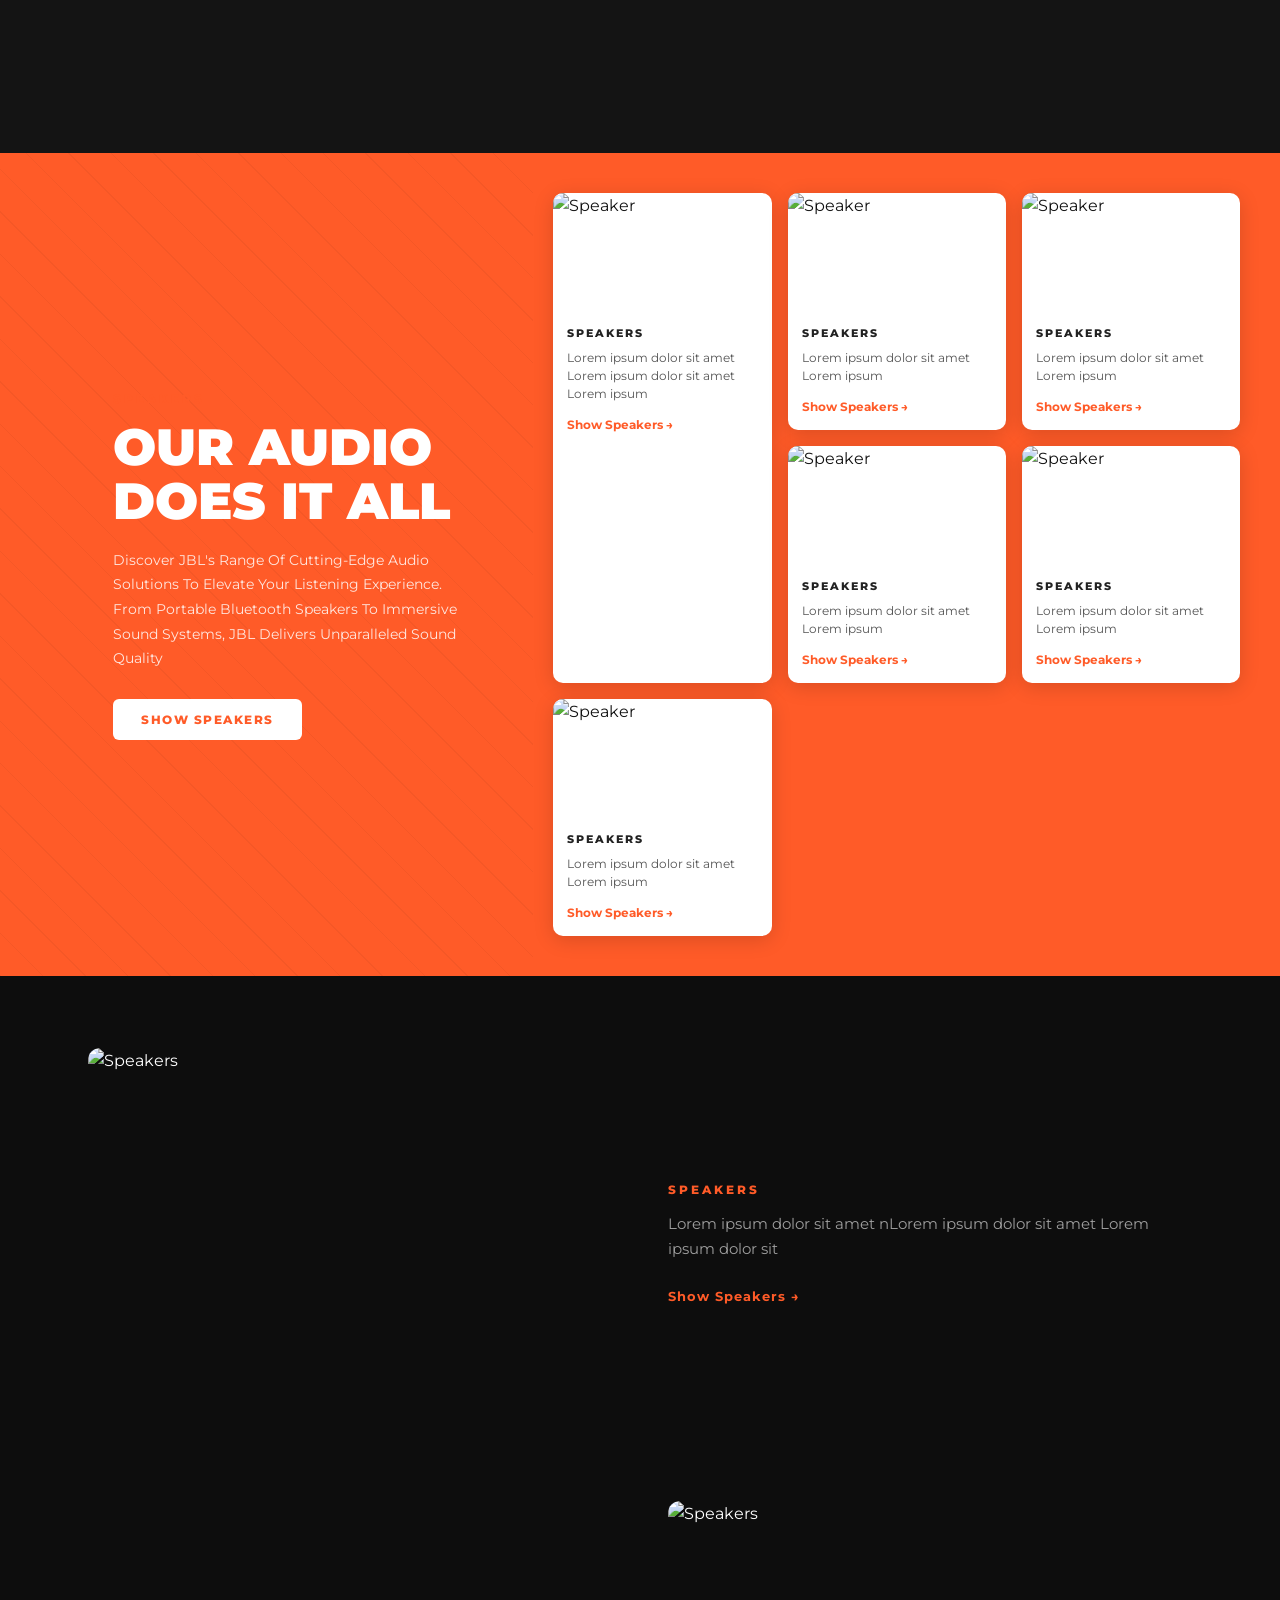
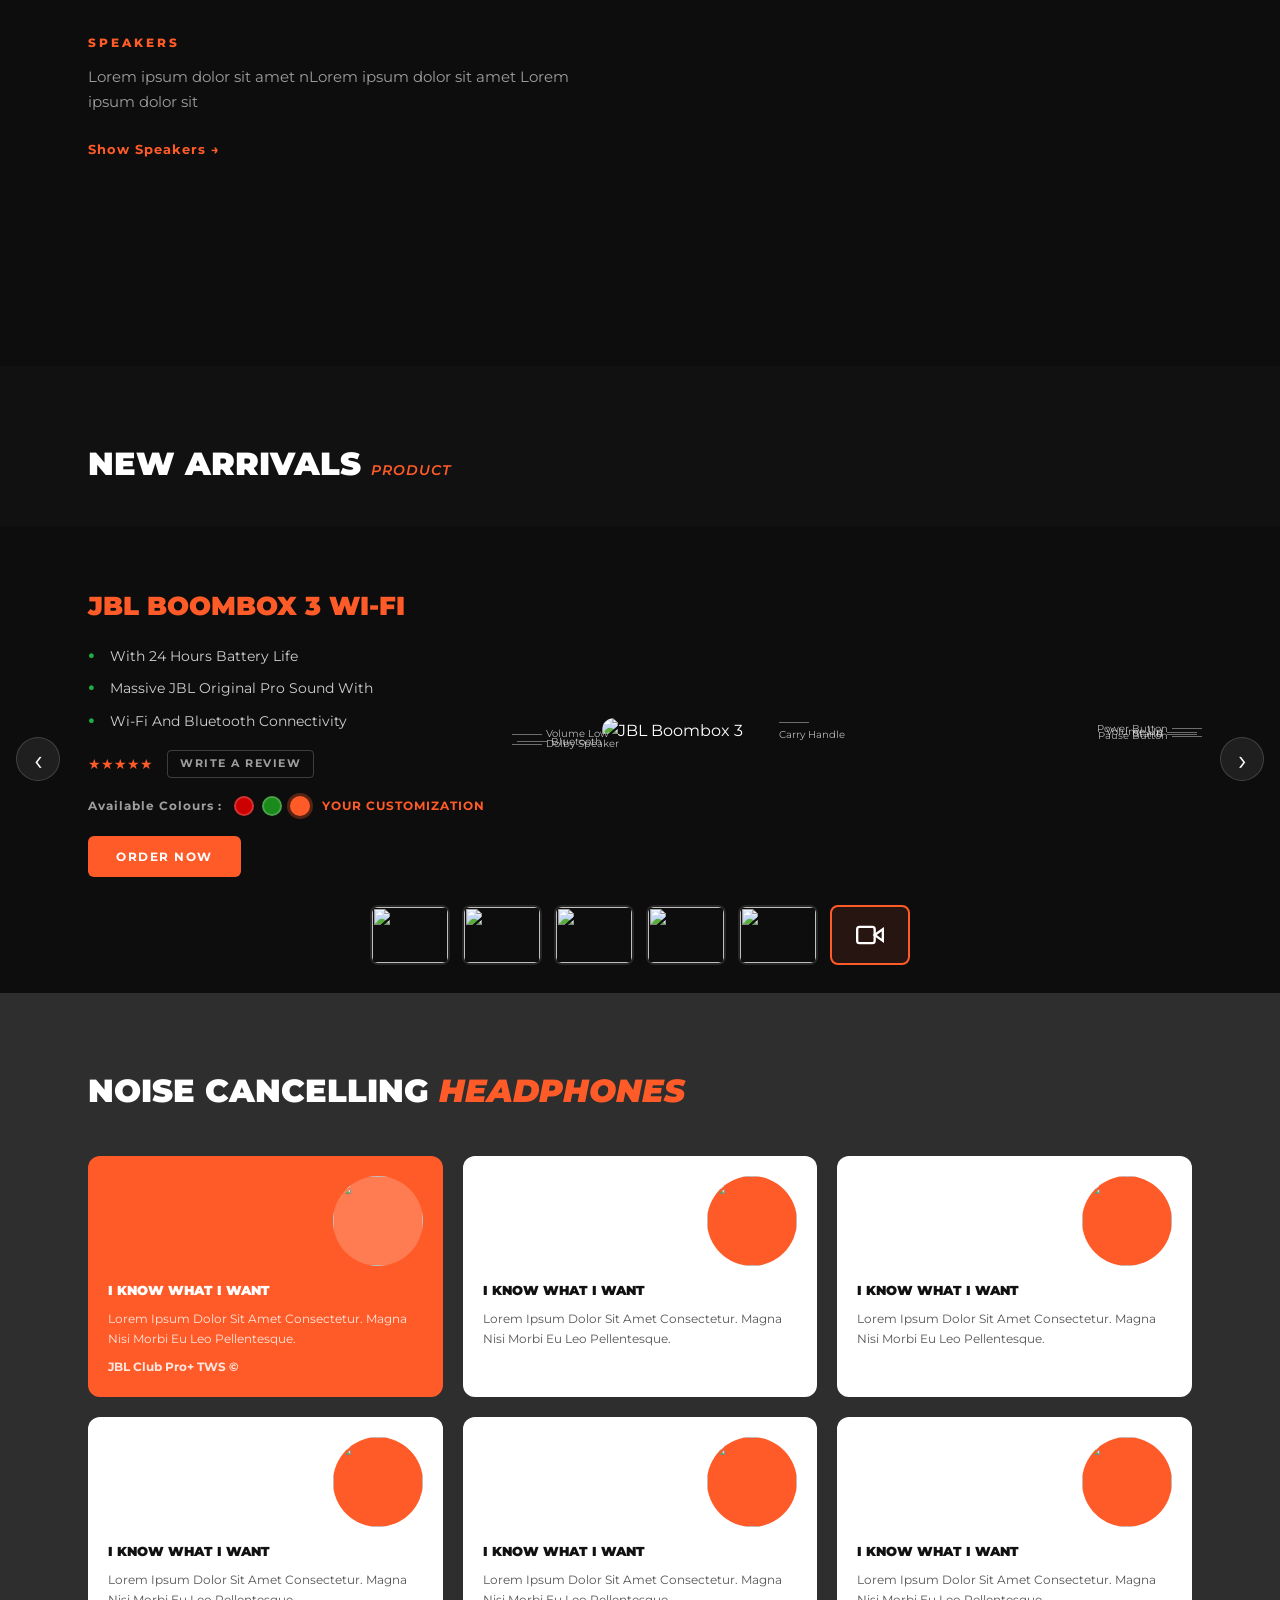
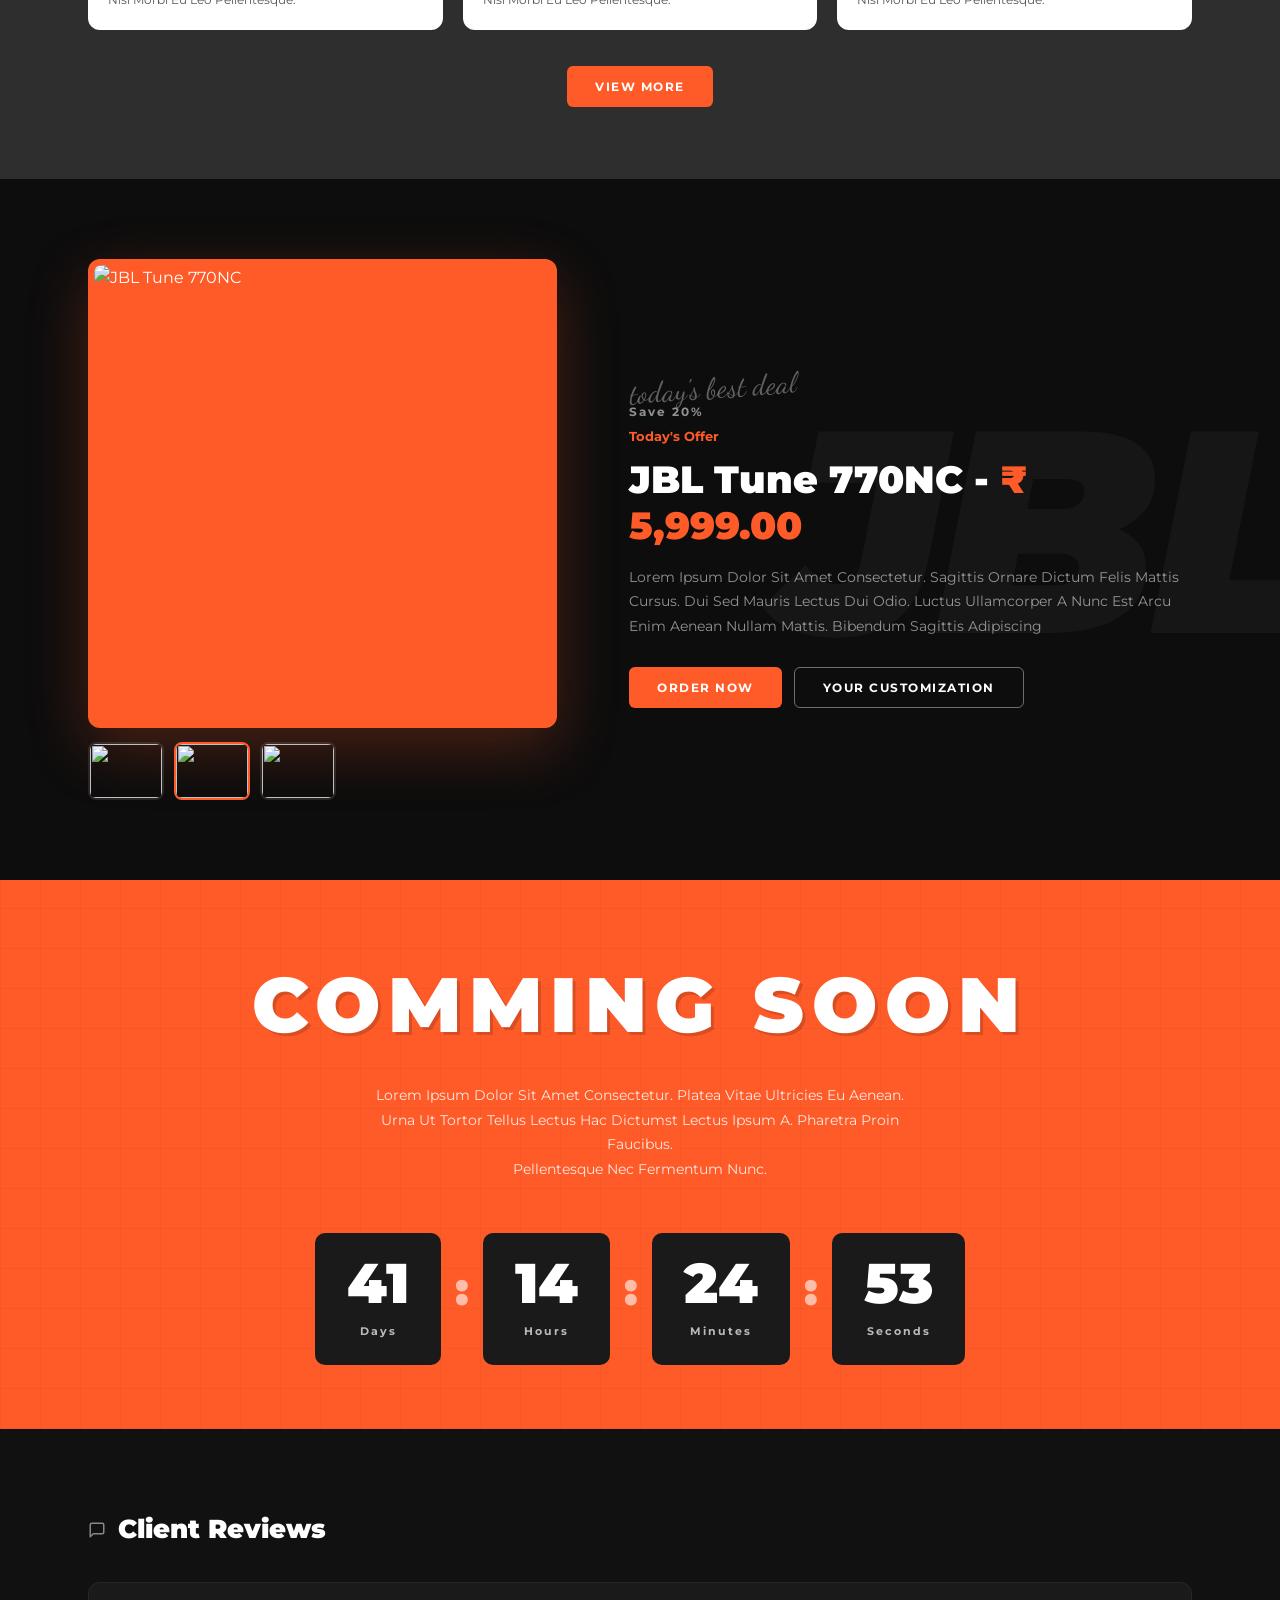
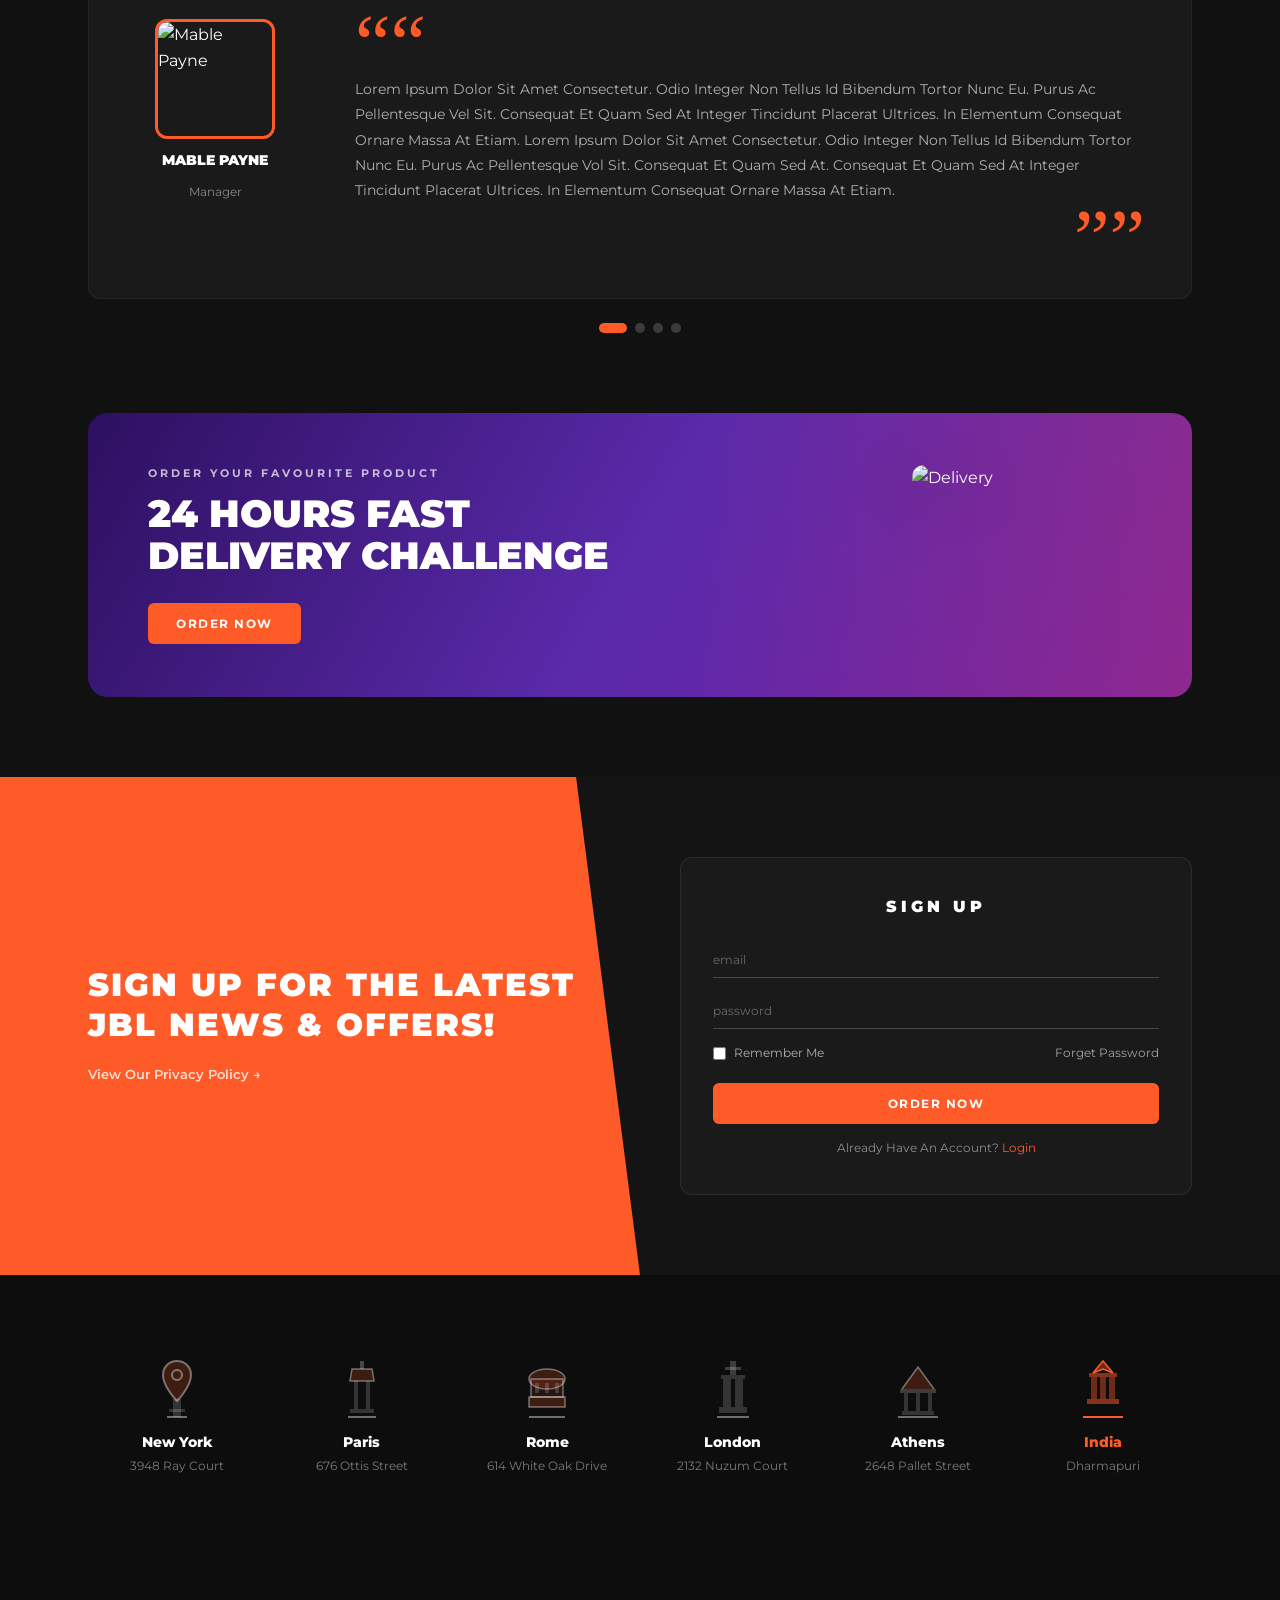
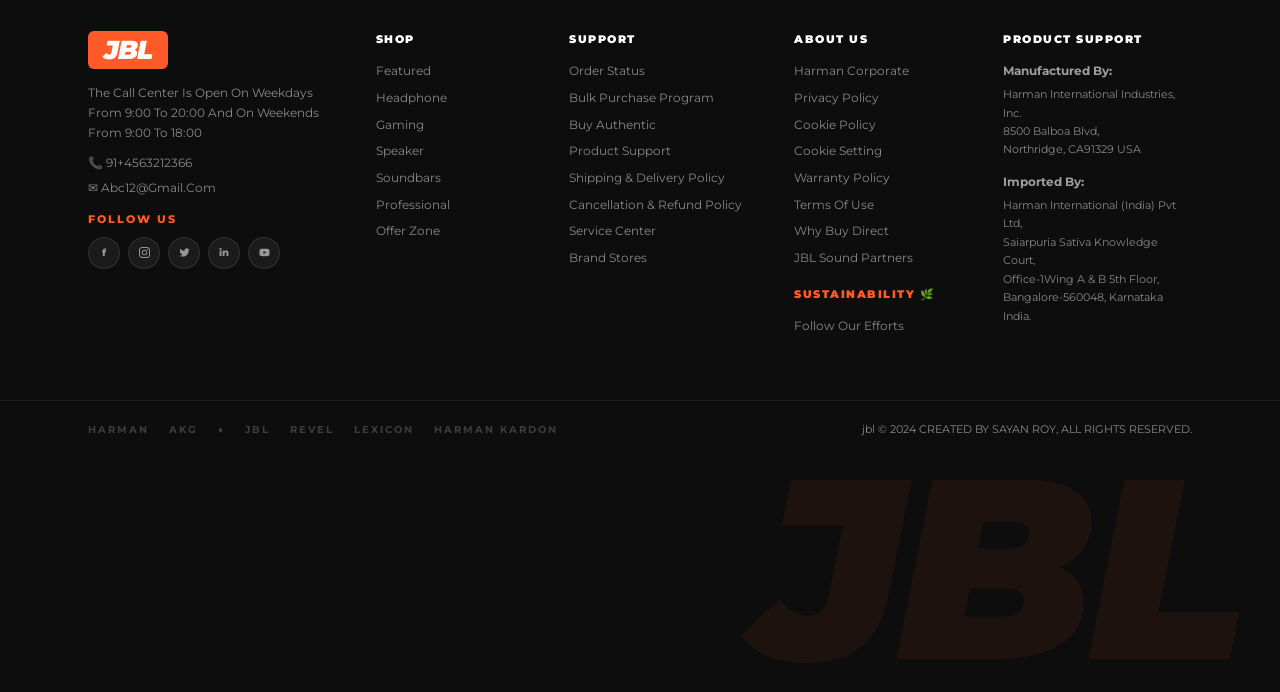
==== commit 542369b8: "Add complete JBL website: all sub-pages, navbar icons, image fixes - Add product, about, contact, se" ====
--- a/index.html
+++ b/index.html
@@ -4,122 +4,739 @@
   <meta charset="UTF-8" />
   <meta name="viewport" content="width=device-width, initial-scale=1.0" />
   <title>JBL — Sound That Moves You</title>
+  <link rel="preconnect" href="https://fonts.googleapis.com">
+  <link rel="preconnect" href="https://fonts.gstatic.com" crossorigin>
+  <link href="https://fonts.googleapis.com/css2?family=Montserrat:ital,wght@0,400;0,500;0,600;0,700;0,800;0,900;1,700&family=Dancing+Script:wght@700&display=swap" rel="stylesheet">
   <link rel="stylesheet" href="style.css" />
 </head>
 <body>
 
-  <!-- ===== Navbar ===== -->
+  <!-- Announcement Bar -->
+  <div class="announce-bar">
+    <span>Free shipping on orders over &#8377;2,999 &nbsp;|&nbsp; Use code <strong>JBL20</strong> for 20% off</span>
+    <a href="#" class="announce-btn">SITE NOW</a>
+  </div>
+
+  <!-- Navbar -->
   <header class="navbar">
     <div class="container nav-inner">
-      <a href="#" class="logo">JBL<span>!</span></a>
-
+      <a href="index.html" class="logo"><span class="logo-box">JBL</span></a>
       <nav class="nav-links" id="navLinks">
-        <a href="#hero">HOME</a>
-        <a href="#">PRODUCT</a>
-        <a href="#">SERVICE</a>
-        <a href="#about">ABOUT US</a>
-        <a href="#">CONTACT US</a>
+        <a href="index.html" class="nav-active"><span class="nav-slash">/</span>HOME</a>
+        <a href="product.html">PRODUCT</a>
+        <a href="service.html">SERVICE</a>
+        <a href="about.html">ABOUT US</a>
+        <a href="contact.html">CONTACT US</a>
       </nav>
-
-      <div class="nav-icons">
-        <span>🔍</span>
-        <span>🛒</span>
-      </div>
-
-      <button class="menu-toggle" id="menuToggle" aria-label="Open menu">
-        <span></span><span></span><span></span>
+      <div class="nav-right">
+        <div class="nav-icons">
+          <button class="nav-icon-btn" id="btn-search" title="Search">
+            <svg width="18" height="18" viewBox="0 0 24 24" fill="none" stroke="currentColor" stroke-width="2.2" stroke-linecap="round" stroke-linejoin="round"><circle cx="11" cy="11" r="8"/><path d="m21 21-4.35-4.35"/></svg>
+          </button>
+          <button class="nav-icon-btn" id="btn-account" title="My Account">
+            <svg width="18" height="18" viewBox="0 0 24 24" fill="none" stroke="currentColor" stroke-width="2.2" stroke-linecap="round" stroke-linejoin="round"><path d="M20 21v-2a4 4 0 0 0-4-4H8a4 4 0 0 0-4 4v2"/><circle cx="12" cy="7" r="4"/></svg>
+          </button>
+          <button class="nav-icon-btn" id="btn-wishlist" title="Wishlist">
+            <svg width="18" height="18" viewBox="0 0 24 24" fill="none" stroke="currentColor" stroke-width="2.2" stroke-linecap="round" stroke-linejoin="round"><path d="M20.84 4.61a5.5 5.5 0 0 0-7.78 0L12 5.67l-1.06-1.06a5.5 5.5 0 0 0-7.78 7.78l1.06 1.06L12 21.23l7.78-7.78 1.06-1.06a5.5 5.5 0 0 0 0-7.78z"/></svg>
+          </button>
+          <button class="nav-icon-btn cart-btn" id="btn-cart" title="Cart">
+            <svg width="18" height="18" viewBox="0 0 24 24" fill="none" stroke="currentColor" stroke-width="2.2" stroke-linecap="round" stroke-linejoin="round"><circle cx="9" cy="21" r="1"/><circle cx="20" cy="21" r="1"/><path d="M1 1h4l2.68 13.39a2 2 0 0 0 2 1.61h9.72a2 2 0 0 0 2-1.61L23 6H6"/></svg>
+            <span class="cart-count">3</span>
+          </button>
+        </div>
+        <button class="menu-toggle" id="menuToggle" aria-label="Menu"><span></span><span></span><span></span></button>
+      </div>
+    </div>
+  </header>
+
+  <!-- ===== HERO ===== -->
+  <section class="hero">
+    <div class="hero-bg">
+      <div class="hw1"></div>
+      <div class="hw2"></div>
+      <div class="hw3"></div>
+    </div>
+    <div class="container hero-inner">
+      <div class="hero-left">
+        <h1 class="hero-title">JUST PUT THE HEADPHONES ON, AND GO WITH THE FLOW!</h1>
+        <p class="hero-desc">Lorem Ipsum Dolor Sit Amet Consectetur.<br>Ac Tempor Eu Mollis Nascetur Convallis Viverra Lorem.</p>
+        <button class="btn btn-primary">ORDER NOW</button>
+        <div class="hero-dots">
+          <span class="hdot active"></span>
+          <span class="hdot"></span>
+          <span class="hdot"></span>
+        </div>
+      </div>
+      <div class="hero-img-area">
+        <img src="https://images.unsplash.com/photo-1505740420928-5e560c06d30e?auto=format&fit=crop&w=680&q=80" alt="JBL Headphones" class="hero-hp" />
+      </div>
+      <div class="hero-thumbs">
+        <div class="hthumb"><img src="https://images.unsplash.com/photo-1484704849700-f032a568e944?auto=format&fit=crop&w=80&h=80&q=80" alt="" /></div>
+        <div class="hthumb"><img src="https://images.unsplash.com/photo-1583394838336-acd977736f90?auto=format&fit=crop&w=80&h=80&q=80" alt="" /></div>
+        <div class="hthumb"><img src="https://images.unsplash.com/photo-1545454675-3531b543be5d?auto=format&fit=crop&w=80&h=80&q=80" alt="" /></div>
+        <div class="hthumb active"><img src="https://images.unsplash.com/photo-1608043152269-423dbba4e7e1?auto=format&fit=crop&w=80&h=80&q=80" alt="" /></div>
+      </div>
+    </div>
+  </section>
+
+  <!-- ===== MOST POPULAR CATEGORIES ===== -->
+  <section class="categories">
+    <div class="container">
+      <div class="sec-head">
+        <h2 class="sec-head-txt">MOST POPULAR <em class="accent">Categories</em></h2>
+      </div>
+      <div class="cat-grid">
+        <div class="cat-card">
+          <div class="cat-img-wrap"><img src="https://images.unsplash.com/photo-1598488035139-bdbb2231ce04?auto=format&fit=crop&w=200&q=80" alt="Home Theater"/></div>
+          <p class="cat-name">HOME THEATER</p>
+          <div class="cat-stars">&#9733;&#9733;&#9733;&#9733;&#9733;</div>
+          <span class="cat-tag">BUY</span>
+        </div>
+        <div class="cat-card">
+          <div class="cat-img-wrap"><img src="https://images.unsplash.com/photo-1608043152269-423dbba4e7e1?auto=format&fit=crop&w=200&q=80" alt="Speakers"/></div>
+          <p class="cat-name">SPEAKERS</p>
+          <div class="cat-stars">&#9733;&#9733;&#9733;&#9733;&#9733;</div>
+          <span class="cat-tag">BUY</span>
+        </div>
+        <div class="cat-card cat-active">
+          <div class="cat-img-wrap cat-img-lg"><img src="https://images.unsplash.com/photo-1505740420928-5e560c06d30e?auto=format&fit=crop&w=220&q=80" alt="Headphone"/></div>
+          <p class="cat-name">HEADPHONE</p>
+          <div class="cat-stars">&#9733;&#9733;&#9733;&#9733;&#9733;</div>
+          <span class="cat-price">2500&#8377;</span>
+        </div>
+        <div class="cat-card">
+          <div class="cat-img-wrap"><img src="https://images.unsplash.com/photo-1583394838336-acd977736f90?auto=format&fit=crop&w=200&q=80" alt="Airbuds"/></div>
+          <p class="cat-name">AIRBUDS</p>
+          <div class="cat-stars">&#9733;&#9733;&#9733;&#9733;&#9733;</div>
+          <span class="cat-tag">BUY</span>
+        </div>
+        <div class="cat-card">
+          <div class="cat-img-wrap"><img src="https://images.unsplash.com/photo-1545454675-3531b543be5d?auto=format&fit=crop&w=200&q=80" alt="Clock Speaker"/></div>
+          <p class="cat-name">CLOCK SPEAKER</p>
+          <div class="cat-stars">&#9733;&#9733;&#9733;&#9733;&#9733;</div>
+          <span class="cat-tag">BUY</span>
+        </div>
+      </div>
+      <div class="center-btn" style="margin-top:36px;"><button class="btn btn-primary">VIEW ALL</button></div>
+    </div>
+  </section>
+
+  <!-- ===== POPULAR PRODUCTS ===== -->
+  <section class="products-sec">
+    <div class="container">
+      <div class="products-grid">
+        <div class="pcard">
+          <div class="pcard-img"><img src="https://images.unsplash.com/photo-1505740420928-5e560c06d30e?auto=format&fit=crop&w=400&q=80" alt="Product"/><button class="pcard-wish">&#9825;</button></div>
+          <p class="pcard-name">Lorem ipsum dolor</p>
+          <div class="pcard-meta"><span class="stars-sm">&#9733;&#9733;&#9733;&#9733;&#9733;</span><span class="pcard-rev">2,000 reviews</span></div>
+          <p class="pcard-price">&#8377;3,000</p>
+        </div>
+        <div class="pcard">
+          <div class="pcard-img"><img src="https://images.unsplash.com/photo-1484704849700-f032a568e944?auto=format&fit=crop&w=400&q=80" alt="Product"/><button class="pcard-wish">&#9825;</button></div>
+          <p class="pcard-name">Lorem ipsum dolor</p>
+          <div class="pcard-meta"><span class="stars-sm">&#9733;&#9733;&#9733;&#9733;&#9733;</span><span class="pcard-rev">2,000 reviews</span></div>
+          <p class="pcard-price">&#8377;3,000</p>
+        </div>
+        <div class="pcard">
+          <div class="pcard-img"><img src="https://images.unsplash.com/photo-1511671782779-c97d3d27a1d4?auto=format&fit=crop&w=400&q=80" alt="Product"/><button class="pcard-wish">&#9825;</button></div>
+          <p class="pcard-name">Lorem ipsum dolor</p>
+          <div class="pcard-meta"><span class="stars-sm">&#9733;&#9733;&#9733;&#9733;&#9733;</span><span class="pcard-rev">2,000 reviews</span></div>
+          <p class="pcard-price">&#8377;3,000</p>
+        </div>
+        <div class="pcard">
+          <div class="pcard-img"><img src="https://images.unsplash.com/photo-1546435770-a3e426bf472b?auto=format&fit=crop&w=400&q=80" alt="Product"/><button class="pcard-wish">&#9825;</button></div>
+          <p class="pcard-name">Lorem ipsum dolor</p>
+          <div class="pcard-meta"><span class="stars-sm">&#9733;&#9733;&#9733;&#9733;&#9733;</span><span class="pcard-rev">2,000 reviews</span></div>
+          <p class="pcard-price">&#8377;3,000</p>
+        </div>
+        <div class="pcard">
+          <div class="pcard-img"><img src="https://images.unsplash.com/photo-1598488035139-bdbb2231ce04?auto=format&fit=crop&w=400&q=80" alt="Product"/><button class="pcard-wish">&#9825;</button></div>
+          <p class="pcard-name">Lorem ipsum dolor</p>
+          <div class="pcard-meta"><span class="stars-sm">&#9733;&#9733;&#9733;&#9733;&#9734;</span><span class="pcard-rev">1,050 reviews</span></div>
+          <p class="pcard-price">&#8377;2,500</p>
+        </div>
+      </div>
+      <div class="center-btn"><button class="btn btn-outline">VIEW ALL</button></div>
+    </div>
+  </section>
+
+  <!-- ===== SHOWCASE ROWS TOP ===== -->
+  <section class="showcase-sec">
+    <div class="container">
+      <div class="showcase-row">
+        <div class="showcase-img"><img src="https://images.unsplash.com/photo-1608043152269-423dbba4e7e1?auto=format&fit=crop&w=640&q=80" alt="Speakers"/></div>
+        <div class="showcase-txt">
+          <p class="sc-label">Speakers</p>
+          <p class="sc-desc">Lorem ipsum dolor sit amet nLorem ipsum dolor sit amet Lorem ipsum dolor sit</p>
+          <a href="#" class="sc-link">Show Speakers &#8594;</a>
+        </div>
+      </div>
+      <div class="showcase-row row-rev">
+        <div class="showcase-img"><img src="https://images.unsplash.com/photo-1545454675-3531b543be5d?auto=format&fit=crop&w=640&q=80" alt="Speakers"/></div>
+        <div class="showcase-txt">
+          <p class="sc-label">Speakers</p>
+          <p class="sc-desc">Lorem ipsum dolor sit amet nLorem ipsum dolor sit amet Lorem ipsum dolor sit</p>
+          <a href="#" class="sc-link">Show Speakers &#8594;</a>
+        </div>
+      </div>
+      <div class="showcase-row">
+        <div class="showcase-img"><img src="https://images.unsplash.com/photo-1511671782779-c97d3d27a1d4?auto=format&fit=crop&w=640&q=80" alt="Speakers"/></div>
+        <div class="showcase-txt">
+          <p class="sc-label">Speakers</p>
+          <p class="sc-desc">Lorem ipsum dolor sit amet nLorem ipsum dolor sit amet Lorem ipsum dolor sit</p>
+          <a href="#" class="sc-link">Show Speakers &#8594;</a>
+        </div>
+      </div>
+    </div>
+  </section>
+
+  <!-- ===== OUR AUDIO DOES IT ALL ===== -->
+  <section class="audio-all">
+    <div class="audio-all-left">
+      <div class="audio-all-txt">
+        <p class="sc-label">Speakers</p>
+        <h2 class="audio-title">OUR AUDIO<br>DOES IT ALL</h2>
+        <p class="audio-desc">Discover JBL's Range Of Cutting-Edge Audio Solutions To Elevate Your Listening Experience. From Portable Bluetooth Speakers To Immersive Sound Systems, JBL Delivers Unparalleled Sound Quality</p>
+        <button class="btn btn-white">SHOW SPEAKERS</button>
+      </div>
+    </div>
+    <div class="audio-all-right">
+      <div class="audio-cards-grid">
+        <div class="audio-card audio-card-tall">
+          <img src="https://images.unsplash.com/photo-1608043152269-423dbba4e7e1?auto=format&fit=crop&w=300&q=80" alt="Speaker" />
+          <div class="audio-card-body"><p class="ac-label">Speakers</p><p class="ac-desc">Lorem ipsum dolor sit amet Lorem ipsum dolor sit amet Lorem ipsum</p><a href="#" class="ac-link">Show Speakers &#8594;</a></div>
+        </div>
+        <div class="audio-card">
+          <img src="https://images.unsplash.com/photo-1545454675-3531b543be5d?auto=format&fit=crop&w=300&q=80" alt="Speaker" />
+          <div class="audio-card-body"><p class="ac-label">Speakers</p><p class="ac-desc">Lorem ipsum dolor sit amet Lorem ipsum</p><a href="#" class="ac-link">Show Speakers &#8594;</a></div>
+        </div>
+        <div class="audio-card">
+          <img src="https://images.unsplash.com/photo-1511671782779-c97d3d27a1d4?auto=format&fit=crop&w=300&q=80" alt="Speaker" />
+          <div class="audio-card-body"><p class="ac-label">Speakers</p><p class="ac-desc">Lorem ipsum dolor sit amet Lorem ipsum</p><a href="#" class="ac-link">Show Speakers &#8594;</a></div>
+        </div>
+        <div class="audio-card">
+          <img src="https://images.unsplash.com/photo-1558618666-fcd25c85cd64?auto=format&fit=crop&w=300&q=80" alt="Speaker" />
+          <div class="audio-card-body"><p class="ac-label">Speakers</p><p class="ac-desc">Lorem ipsum dolor sit amet Lorem ipsum</p><a href="#" class="ac-link">Show Speakers &#8594;</a></div>
+        </div>
+        <div class="audio-card">
+          <img src="https://images.unsplash.com/photo-1598488035139-bdbb2231ce04?auto=format&fit=crop&w=300&q=80" alt="Speaker" />
+          <div class="audio-card-body"><p class="ac-label">Speakers</p><p class="ac-desc">Lorem ipsum dolor sit amet Lorem ipsum</p><a href="#" class="ac-link">Show Speakers &#8594;</a></div>
+        </div>
+        <div class="audio-card">
+          <img src="https://images.unsplash.com/photo-1558618666-fcd25c85cd64?auto=format&fit=crop&w=300&q=80" alt="Speaker" />
+          <div class="audio-card-body"><p class="ac-label">Speakers</p><p class="ac-desc">Lorem ipsum dolor sit amet Lorem ipsum</p><a href="#" class="ac-link">Show Speakers &#8594;</a></div>
+        </div>
+      </div>
+    </div>
+  </section>
+
+  <!-- ===== MORE SHOWCASE ===== -->
+  <section class="showcase-sec showcase-dark-bg">
+    <div class="container">
+      <div class="showcase-row">
+        <div class="showcase-img"><img src="https://images.unsplash.com/photo-1558618666-fcd25c85cd64?auto=format&fit=crop&w=640&q=80" alt="Speakers"/></div>
+        <div class="showcase-txt">
+          <p class="sc-label">Speakers</p>
+          <p class="sc-desc">Lorem ipsum dolor sit amet nLorem ipsum dolor sit amet Lorem ipsum dolor sit</p>
+          <a href="#" class="sc-link">Show Speakers &#8594;</a>
+        </div>
+      </div>
+      <div class="showcase-row row-rev">
+        <div class="showcase-img"><img src="https://images.unsplash.com/photo-1598488035139-bdbb2231ce04?auto=format&fit=crop&w=640&q=80" alt="Speakers"/></div>
+        <div class="showcase-txt">
+          <p class="sc-label">Speakers</p>
+          <p class="sc-desc">Lorem ipsum dolor sit amet nLorem ipsum dolor sit amet Lorem ipsum dolor sit</p>
+          <a href="#" class="sc-link">Show Speakers &#8594;</a>
+        </div>
+      </div>
+    </div>
+  </section>
+
+  <!-- ===== NEW ARRIVALS / BOOMBOX ===== -->
+  <section class="new-arrivals" id="new-arrivals">
+    <div class="container">
+      <div class="na-head">
+        <h2 class="na-heading">NEW ARRIVALS <span class="accent na-sub">Product</span></h2>
+      </div>
+    </div>
+    <div class="boombox-section">
+      <button class="bb-nav-btn bb-prev">&#8249;</button>
+      <div class="container boombox-inner">
+        <div class="boombox-left">
+          <h3 class="bb-product-name">JBL BOOMBOX 3 WI-FI</h3>
+          <ul class="bb-feats">
+            <li>With 24 Hours Battery Life</li>
+            <li>Massive JBL Original Pro Sound With</li>
+            <li>Wi-Fi And Bluetooth Connectivity</li>
+          </ul>
+          <div class="bb-stars">&#9733;&#9733;&#9733;&#9733;&#9733; <span class="bb-review">WRITE A REVIEW</span></div>
+          <div class="bb-colors">
+            <span class="bb-color-label">Available Colours :</span>
+            <div class="bb-dots">
+              <span class="bcdot" style="background:#cc0000;"></span>
+              <span class="bcdot" style="background:#1a8a1a;"></span>
+              <span class="bcdot bcdot-active" style="background:#FF5B28;"></span>
+            </div>
+            <a href="#" class="bb-custom-link">YOUR CUSTOMIZATION</a>
+          </div>
+          <div style="display:flex; gap:12px; flex-wrap:wrap; margin-top:20px;">
+            <button class="btn btn-primary">ORDER NOW</button>
+          </div>
+        </div>
+        <div class="boombox-right">
+          <div class="bb-img-wrap">
+            <div class="bb-annotation bb-ann-power-btn"><span class="bb-ann-line"></span><span class="bb-ann-txt">Power Button</span></div>
+            <div class="bb-annotation bb-ann-vol-low"><span class="bb-ann-line"></span><span class="bb-ann-txt">Volume Low</span></div>
+            <div class="bb-annotation bb-ann-vol-up"><span class="bb-ann-line"></span><span class="bb-ann-txt">Volume Up</span></div>
+            <div class="bb-annotation bb-ann-pause"><span class="bb-ann-line"></span><span class="bb-ann-txt">Pause Button</span></div>
+            <div class="bb-annotation bb-ann-handle"><span class="bb-ann-line"></span><span class="bb-ann-txt">Carry Handle</span></div>
+            <div class="bb-annotation bb-ann-bt"><span class="bb-ann-line"></span><span class="bb-ann-txt">Bluetooth</span></div>
+            <div class="bb-annotation bb-ann-dolby"><span class="bb-ann-line"></span><span class="bb-ann-txt">Dolby Speaker</span></div>
+            <div class="bb-annotation bb-ann-stand"><span class="bb-ann-line"></span><span class="bb-ann-txt">Stand</span></div>
+            <img src="https://images.unsplash.com/photo-1608043152269-423dbba4e7e1?auto=format&fit=crop&w=500&q=80" alt="JBL Boombox 3" class="bb-img" />
+          </div>
+        </div>
+      </div>
+      <button class="bb-nav-btn bb-next">&#8250;</button>
+      <div class="container bb-thumbs-row">
+        <div class="bb-thumb"><img src="https://images.unsplash.com/photo-1608043152269-423dbba4e7e1?auto=format&fit=crop&w=80&h=60&q=80" alt="" /></div>
+        <div class="bb-thumb"><img src="https://images.unsplash.com/photo-1545454675-3531b543be5d?auto=format&fit=crop&w=80&h=60&q=80" alt="" /></div>
+        <div class="bb-thumb"><img src="https://images.unsplash.com/photo-1558618666-fcd25c85cd64?auto=format&fit=crop&w=80&h=60&q=80" alt="" /></div>
+        <div class="bb-thumb"><img src="https://images.unsplash.com/photo-1598488035139-bdbb2231ce04?auto=format&fit=crop&w=80&h=60&q=80" alt="" /></div>
+        <div class="bb-thumb"><img src="https://images.unsplash.com/photo-1511671782779-c97d3d27a1d4?auto=format&fit=crop&w=80&h=60&q=80" alt="" /></div>
+        <div class="bb-thumb bb-thumb-active">
+          <svg width="28" height="28" viewBox="0 0 24 24" fill="none" stroke="#fff" stroke-width="2" stroke-linecap="round"><polygon points="23 7 16 12 23 17 23 7"/><rect x="1" y="5" width="15" height="14" rx="2"/></svg>
+        </div>
+      </div>
+    </div>
+  </section>
+
+  <!-- ===== NOISE CANCELLING HEADPHONES ===== -->
+  <section class="nc-section">
+    <div class="container">
+      <div class="nc-head">
+        <h2 class="nc-title">NOISE CANCELLING <em class="accent">Headphones</em></h2>
+      </div>
+      <div class="nc-grid">
+        <div class="nc-card nc-active">
+          <div class="nc-img-circle"><img src="https://images.unsplash.com/photo-1583394838336-acd977736f90?auto=format&fit=crop&w=180&q=80" alt=""/></div>
+          <div class="nc-body">
+            <h4>I KNOW WHAT I WANT</h4>
+            <p>Lorem Ipsum Dolor Sit Amet Consectetur. Magna Nisi Morbi Eu Leo Pellentesque.</p>
+            <p class="nc-product-name">JBL Club Pro+ TWS ©</p>
+          </div>
+        </div>
+        <div class="nc-card">
+          <div class="nc-img-circle"><img src="https://images.unsplash.com/photo-1505740420928-5e560c06d30e?auto=format&fit=crop&w=180&q=80" alt=""/></div>
+          <div class="nc-body">
+            <h4>I KNOW WHAT I WANT</h4>
+            <p>Lorem Ipsum Dolor Sit Amet Consectetur. Magna Nisi Morbi Eu Leo Pellentesque.</p>
+          </div>
+        </div>
+        <div class="nc-card">
+          <div class="nc-img-circle"><img src="https://images.unsplash.com/photo-1484704849700-f032a568e944?auto=format&fit=crop&w=180&q=80" alt=""/></div>
+          <div class="nc-body">
+            <h4>I KNOW WHAT I WANT</h4>
+            <p>Lorem Ipsum Dolor Sit Amet Consectetur. Magna Nisi Morbi Eu Leo Pellentesque.</p>
+          </div>
+        </div>
+        <div class="nc-card">
+          <div class="nc-img-circle"><img src="https://images.unsplash.com/photo-1524678606370-a47ad25cb82a?auto=format&fit=crop&w=180&q=80" alt=""/></div>
+          <div class="nc-body">
+            <h4>I KNOW WHAT I WANT</h4>
+            <p>Lorem Ipsum Dolor Sit Amet Consectetur. Magna Nisi Morbi Eu Leo Pellentesque.</p>
+          </div>
+        </div>
+        <div class="nc-card">
+          <div class="nc-img-circle"><img src="https://images.unsplash.com/photo-1598488035139-bdbb2231ce04?auto=format&fit=crop&w=180&q=80" alt=""/></div>
+          <div class="nc-body">
+            <h4>I KNOW WHAT I WANT</h4>
+            <p>Lorem Ipsum Dolor Sit Amet Consectetur. Magna Nisi Morbi Eu Leo Pellentesque.</p>
+          </div>
+        </div>
+        <div class="nc-card">
+          <div class="nc-img-circle"><img src="https://images.unsplash.com/photo-1545454675-3531b543be5d?auto=format&fit=crop&w=180&q=80" alt=""/></div>
+          <div class="nc-body">
+            <h4>I KNOW WHAT I WANT</h4>
+            <p>Lorem Ipsum Dolor Sit Amet Consectetur. Magna Nisi Morbi Eu Leo Pellentesque.</p>
+          </div>
+        </div>
+      </div>
+      <div class="center-btn" style="margin-top:36px;"><button class="btn btn-primary">VIEW MORE</button></div>
+    </div>
+  </section>
+
+  <!-- ===== TODAY'S OFFER ===== -->
+  <section class="todays-offer">
+    <div class="offer-jbl-watermark">JBL</div>
+    <div class="container offer-inner">
+      <div class="offer-img-col">
+        <div class="offer-img-frame">
+          <img src="https://images.unsplash.com/photo-1505740420928-5e560c06d30e?auto=format&fit=crop&w=400&h=400&q=80" alt="JBL Tune 770NC"/>
+        </div>
+        <div class="offer-thumbs">
+          <div class="offer-thumb"><img src="https://images.unsplash.com/photo-1505740420928-5e560c06d30e?auto=format&fit=crop&w=80&h=60&q=80" alt="" /></div>
+          <div class="offer-thumb active"><img src="https://images.unsplash.com/photo-1484704849700-f032a568e944?auto=format&fit=crop&w=80&h=60&q=80" alt="" /></div>
+          <div class="offer-thumb"><img src="https://images.unsplash.com/photo-1583394838336-acd977736f90?auto=format&fit=crop&w=80&h=60&q=80" alt="" /></div>
+        </div>
+      </div>
+      <div class="offer-txt-col">
+        <span class="offer-cursive">today's best deal</span>
+        <p class="offer-save">Save 20%</p>
+        <p class="offer-eyebrow accent">Today's Offer</p>
+        <h2 class="offer-title">JBL Tune 770NC -<span class="accent"> &#8377; 5,999.00</span></h2>
+        <p class="offer-desc">Lorem Ipsum Dolor Sit Amet Consectetur. Sagittis Ornare Dictum Felis Mattis Cursus. Dui Sed Mauris Lectus Dui Odio. Luctus Ullamcorper A Nunc Est Arcu Enim Aenean Nullam Mattis. Bibendum Sagittis Adipiscing</p>
+        <div class="offer-actions">
+          <button class="btn btn-primary">ORDER NOW</button>
+          <button class="btn btn-outline">YOUR CUSTOMIZATION</button>
+        </div>
+      </div>
+    </div>
+  </section>
+
+  <!-- ===== COMING SOON ===== -->
+  <section class="coming-soon">
+    <div class="container cs-inner">
+      <h2 class="cs-title">COMMING SOON</h2>
+      <p class="cs-sub">Lorem Ipsum Dolor Sit Amet Consectetur. Platea Vitae Ultricies Eu Aenean. Urna Ut Tortor Tellus Lectus Hac Dictumst Lectus Ipsum A. Pharetra Proin Faucibus.<br>Pellentesque Nec Fermentum Nunc.</p>
+      <div class="countdown">
+        <div class="count-item"><span class="count-num" id="days">41</span><span class="count-label">Days</span></div>
+        <div class="count-sep">:</div>
+        <div class="count-item"><span class="count-num" id="hours">14</span><span class="count-label">Hours</span></div>
+        <div class="count-sep">:</div>
+        <div class="count-item"><span class="count-num" id="minutes">24</span><span class="count-label">Minutes</span></div>
+        <div class="count-sep">:</div>
+        <div class="count-item"><span class="count-num" id="seconds">57</span><span class="count-label">Seconds</span></div>
+      </div>
+    </div>
+  </section>
+
+  <!-- ===== CLIENT REVIEWS ===== -->
+  <section class="reviews">
+    <div class="container">
+      <div class="reviews-head">
+        <svg width="18" height="18" viewBox="0 0 24 24" fill="none" stroke="currentColor" stroke-width="2" stroke-linecap="round" stroke-linejoin="round" style="color:rgba(255,255,255,.5)"><path d="M21 15a2 2 0 0 1-2 2H7l-4 4V5a2 2 0 0 1 2-2h14a2 2 0 0 1 2 2z"/></svg>
+        <h2 class="reviews-title">Client Reviews</h2>
+      </div>
+      <div class="review-card">
+        <div class="reviewer-col">
+          <img src="https://images.unsplash.com/photo-1494790108377-be9c29b29330?auto=format&fit=crop&w=200&q=80" alt="Mable Payne" class="reviewer-img"/>
+          <p class="reviewer-name">MABLE PAYNE</p>
+          <p class="reviewer-role">Manager</p>
+        </div>
+        <div class="review-body">
+          <span class="big-open-quote">&ldquo;&ldquo;</span>
+          <p class="review-text">Lorem Ipsum Dolor Sit Amet Consectetur. Odio Integer Non Tellus Id Bibendum Tortor Nunc Eu. Purus Ac Pellentesque Vel Sit. Consequat Et Quam Sed At Integer Tincidunt Placerat Ultrices. In Elementum Consequat Ornare Massa At Etiam. Lorem Ipsum Dolor Sit Amet Consectetur. Odio Integer Non Tellus Id Bibendum Tortor Nunc Eu. Purus Ac Pellentesque Vol Sit. Consequat Et Quam Sed At. Consequat Et Quam Sed At Integer Tincidunt Placerat Ultrices. In Elementum Consequat Ornare Massa At Etiam.</p>
+          <span class="big-close-quote">&rdquo;&rdquo;</span>
+        </div>
+      </div>
+      <div class="review-dots">
+        <span class="dot active"></span>
+        <span class="dot"></span>
+        <span class="dot"></span>
+        <span class="dot"></span>
+      </div>
+    </div>
+  </section>
+
+  <!-- ===== DELIVERY CHALLENGE ===== -->
+  <section class="delivery">
+    <div class="container">
+      <div class="delivery-card">
+        <div class="delivery-content">
+          <p class="delivery-eyebrow">ORDER YOUR FAVOURITE PRODUCT</p>
+          <h2 class="delivery-title">24 Hours Fast<br>Delivery Challenge</h2>
+          <button class="btn btn-primary">ORDER NOW</button>
+        </div>
+        <div class="delivery-art">
+          <img src="https://images.unsplash.com/photo-1568992688065-536aad8a12f6?auto=format&fit=crop&w=340&q=80" alt="Delivery" class="delivery-img" />
+        </div>
+      </div>
+    </div>
+  </section>
+
+  <!-- ===== SIGN UP ===== -->
+  <section class="signup" id="signup">
+    <div class="signup-bg-left"></div>
+    <div class="container signup-layout">
+      <div class="signup-headline">
+        <h2 class="signup-title">SIGN UP FOR THE LATEST<br>JBL NEWS &amp; OFFERS!</h2>
+        <a href="#" class="privacy-policy-link">View Our Privacy Policy &#8594;</a>
+      </div>
+      <div class="signup-form-wrap">
+        <h3 class="signup-form-heading">SIGN UP</h3>
+        <form class="signup-form" onsubmit="return false;">
+          <input type="email" class="signup-input" placeholder="email" />
+          <input type="password" class="signup-input" placeholder="password" />
+          <div class="signup-row">
+            <label class="remember-label"><input type="checkbox" /> Remember Me</label>
+            <a href="#" class="forgot-link">Forget Password</a>
+          </div>
+          <button type="submit" class="btn btn-primary signup-submit">ORDER NOW</button>
+          <p class="login-note">Already Have An Account? <a href="#">Login</a></p>
+        </form>
+      </div>
+    </div>
+  </section>
+
+  <!-- ===== STORE LOCATIONS ===== -->
+  <section class="locations">
+    <div class="container">
+      <div class="locations-row">
+        <div class="loc-item">
+          <div class="loc-icon">
+            <svg width="36" height="60" viewBox="0 0 36 60" fill="none" xmlns="http://www.w3.org/2000/svg">
+              <path d="M18 2C10 2 4 8 4 16C4 28 18 42 18 42C18 42 32 28 32 16C32 8 26 2 18 2Z" stroke="currentColor" stroke-width="2" fill="rgba(255,91,40,.2)"/>
+              <circle cx="18" cy="16" r="5" stroke="currentColor" stroke-width="2"/>
+              <rect x="14" y="40" width="8" height="18" fill="currentColor" opacity=".4"/>
+              <rect x="10" y="50" width="16" height="3" fill="currentColor" opacity=".4"/>
+              <path d="M8 58 L28 58" stroke="currentColor" stroke-width="2"/>
+            </svg>
+          </div>
+          <p class="loc-city">New York</p>
+          <p class="loc-addr">3948 Ray Court</p>
+        </div>
+        <div class="loc-item">
+          <div class="loc-icon">
+            <svg width="36" height="60" viewBox="0 0 36 60" fill="none" xmlns="http://www.w3.org/2000/svg">
+              <rect x="16" y="2" width="4" height="8" fill="currentColor" opacity=".6"/>
+              <path d="M8 10 L28 10 L30 22 L6 22 Z" stroke="currentColor" stroke-width="1.5" fill="rgba(255,91,40,.2)"/>
+              <rect x="10" y="22" width="4" height="28" fill="currentColor" opacity=".4"/>
+              <rect x="22" y="22" width="4" height="28" fill="currentColor" opacity=".4"/>
+              <rect x="6" y="50" width="24" height="4" fill="currentColor" opacity=".4"/>
+              <path d="M4 58 L32 58" stroke="currentColor" stroke-width="2"/>
+            </svg>
+          </div>
+          <p class="loc-city">Paris</p>
+          <p class="loc-addr">676 Ottis Street</p>
+        </div>
+        <div class="loc-item">
+          <div class="loc-icon">
+            <svg width="44" height="60" viewBox="0 0 44 60" fill="none" xmlns="http://www.w3.org/2000/svg">
+              <ellipse cx="22" cy="20" rx="18" ry="10" stroke="currentColor" stroke-width="1.5" fill="rgba(255,91,40,.2)"/>
+              <rect x="6" y="20" width="32" height="18" stroke="currentColor" stroke-width="1.5" fill="rgba(255,91,40,.1)"/>
+              <rect x="4" y="38" width="36" height="10" stroke="currentColor" stroke-width="1.5" fill="rgba(255,91,40,.2)"/>
+              <path d="M4 58 L40 58" stroke="currentColor" stroke-width="2"/>
+              <rect x="10" y="24" width="4" height="10" fill="currentColor" opacity=".4"/>
+              <rect x="20" y="24" width="4" height="10" fill="currentColor" opacity=".4"/>
+              <rect x="30" y="24" width="4" height="10" fill="currentColor" opacity=".4"/>
+            </svg>
+          </div>
+          <p class="loc-city">Rome</p>
+          <p class="loc-addr">614 White Oak Drive</p>
+        </div>
+        <div class="loc-item">
+          <div class="loc-icon">
+            <svg width="36" height="60" viewBox="0 0 36 60" fill="none" xmlns="http://www.w3.org/2000/svg">
+              <rect x="15" y="2" width="6" height="14" fill="currentColor" opacity=".5"/>
+              <rect x="10" y="8" width="16" height="3" fill="currentColor" opacity=".5"/>
+              <rect x="6" y="16" width="24" height="4" fill="currentColor" opacity=".4"/>
+              <rect x="8" y="20" width="8" height="28" fill="currentColor" opacity=".4"/>
+              <rect x="20" y="20" width="8" height="28" fill="currentColor" opacity=".4"/>
+              <rect x="4" y="48" width="28" height="6" fill="currentColor" opacity=".4"/>
+              <path d="M2 58 L34 58" stroke="currentColor" stroke-width="2"/>
+            </svg>
+          </div>
+          <p class="loc-city">London</p>
+          <p class="loc-addr">2132 Nuzum Court</p>
+        </div>
+        <div class="loc-item">
+          <div class="loc-icon">
+            <svg width="44" height="60" viewBox="0 0 44 60" fill="none" xmlns="http://www.w3.org/2000/svg">
+              <rect x="4" y="30" width="36" height="4" fill="currentColor" opacity=".5"/>
+              <rect x="8" y="34" width="4" height="18" fill="currentColor" opacity=".4"/>
+              <rect x="20" y="34" width="4" height="18" fill="currentColor" opacity=".4"/>
+              <rect x="32" y="34" width="4" height="18" fill="currentColor" opacity=".4"/>
+              <path d="M6 30 L22 8 L38 30" stroke="currentColor" stroke-width="1.5" fill="rgba(255,91,40,.2)"/>
+              <rect x="6" y="52" width="32" height="4" fill="currentColor" opacity=".4"/>
+              <path d="M2 58 L42 58" stroke="currentColor" stroke-width="2"/>
+            </svg>
+          </div>
+          <p class="loc-city">Athens</p>
+          <p class="loc-addr">2648 Pallet Street</p>
+        </div>
+        <div class="loc-item loc-active">
+          <div class="loc-icon">
+            <svg width="44" height="60" viewBox="0 0 44 60" fill="none" xmlns="http://www.w3.org/2000/svg">
+              <path d="M22 2 L32 14 L22 10 L12 14 Z" stroke="currentColor" stroke-width="1.5" fill="rgba(255,91,40,.4)"/>
+              <rect x="8" y="14" width="28" height="4" fill="currentColor" opacity=".5"/>
+              <rect x="10" y="18" width="6" height="22" fill="currentColor" opacity=".4"/>
+              <rect x="19" y="18" width="6" height="22" fill="currentColor" opacity=".4"/>
+              <rect x="28" y="18" width="6" height="22" fill="currentColor" opacity=".4"/>
+              <rect x="6" y="40" width="32" height="5" fill="currentColor" opacity=".5"/>
+              <path d="M2 58 L42 58" stroke="currentColor" stroke-width="2"/>
+            </svg>
+          </div>
+          <p class="loc-city">India</p>
+          <p class="loc-addr">Dharmapuri</p>
+        </div>
+      </div>
+    </div>
+  </section>
+
+  <!-- ===== FOOTER ===== -->
+  <footer class="footer">
+    <div class="container footer-grid">
+      <div class="footer-brand">
+        <a href="index.html" class="footer-logo-box">JBL</a>
+        <p class="footer-tagline">The Call Center Is Open On Weekdays From 9:00 To 20:00 And On Weekends From 9:00 To 18:00</p>
+        <p class="fc-contact">&#128222; 91+4563212366</p>
+        <p class="fc-contact">&#9993; Abc12@Gmail.Com</p>
+        <p class="follow-us-label">FOLLOW US</p>
+        <div class="footer-social">
+          <a href="#" class="fs-icon">f</a>
+          <a href="#" class="fs-icon">
+            <svg width="11" height="11" viewBox="0 0 24 24" fill="currentColor"><path d="M12 2.163c3.204 0 3.584.012 4.85.07 3.252.148 4.771 1.691 4.919 4.919.058 1.265.069 1.645.069 4.849 0 3.205-.012 3.584-.069 4.849-.149 3.225-1.664 4.771-4.919 4.919-1.266.058-1.644.07-4.85.07-3.204 0-3.584-.012-4.849-.07-3.26-.149-4.771-1.699-4.919-4.92-.058-1.265-.07-1.644-.07-4.849 0-3.204.013-3.583.07-4.849.149-3.227 1.664-4.771 4.919-4.919 1.266-.057 1.645-.069 4.849-.069zm0-2.163c-3.259 0-3.667.014-4.947.072-4.358.2-6.78 2.618-6.98 6.98-.059 1.281-.073 1.689-.073 4.948 0 3.259.014 3.668.072 4.948.2 4.358 2.618 6.78 6.98 6.98 1.281.058 1.689.072 4.948.072 3.259 0 3.668-.014 4.948-.072 4.354-.2 6.782-2.618 6.979-6.98.059-1.28.073-1.689.073-4.948 0-3.259-.014-3.667-.072-4.947-.196-4.354-2.617-6.78-6.979-6.98-1.281-.059-1.69-.073-4.949-.073zm0 5.838c-3.403 0-6.162 2.759-6.162 6.162s2.759 6.163 6.162 6.163 6.162-2.759 6.162-6.163c0-3.403-2.759-6.162-6.162-6.162zm0 10.162c-2.209 0-4-1.79-4-4 0-2.209 1.791-4 4-4s4 1.791 4 4c0 2.21-1.791 4-4 4zm6.406-11.845c-.796 0-1.441.645-1.441 1.44s.645 1.44 1.441 1.44c.795 0 1.439-.645 1.439-1.44s-.644-1.44-1.439-1.44z"/></svg>
+          </a>
+          <a href="#" class="fs-icon">
+            <svg width="11" height="11" viewBox="0 0 24 24" fill="currentColor"><path d="M23 3a10.9 10.9 0 01-3.14 1.53 4.48 4.48 0 00-7.86 3v1A10.66 10.66 0 013 4s-4 9 5 13a11.64 11.64 0 01-7 2c9 5 20 0 20-11.5a4.5 4.5 0 00-.08-.83A7.72 7.72 0 0023 3z"/></svg>
+          </a>
+          <a href="#" class="fs-icon">in</a>
+          <a href="#" class="fs-icon">
+            <svg width="11" height="11" viewBox="0 0 24 24" fill="currentColor"><path d="M22.54 6.42a2.78 2.78 0 00-1.95-1.96C18.88 4 12 4 12 4s-6.88 0-8.59.46a2.78 2.78 0 00-1.95 1.96A29 29 0 001 12a29 29 0 00.46 5.58A2.78 2.78 0 003.41 19.6C5.12 20 12 20 12 20s6.88 0 8.59-.4a2.78 2.78 0 001.95-1.95A29 29 0 0023 12a29 29 0 00-.46-5.58zM9.75 15.02V8.98L15.5 12l-5.75 3.02z"/></svg>
+          </a>
+        </div>
+      </div>
+
+      <div class="footer-col">
+        <h4>SHOP</h4>
+        <a href="#">Featured</a>
+        <a href="#">Headphone</a>
+        <a href="#">Gaming</a>
+        <a href="#">Speaker</a>
+        <a href="#">Soundbars</a>
+        <a href="#">Professional</a>
+        <a href="#">Offer Zone</a>
+      </div>
+
+      <div class="footer-col">
+        <h4>SUPPORT</h4>
+        <a href="#">Order Status</a>
+        <a href="#">Bulk Purchase Program</a>
+        <a href="#">Buy Authentic</a>
+        <a href="#">Product Support</a>
+        <a href="#">Shipping &amp; Delivery Policy</a>
+        <a href="#">Cancellation &amp; Refund Policy</a>
+        <a href="#">Service Center</a>
+        <a href="#">Brand Stores</a>
+      </div>
+
+      <div class="footer-col">
+        <h4>ABOUT US</h4>
+        <a href="#">Harman Corporate</a>
+        <a href="#">Privacy Policy</a>
+        <a href="#">Cookie Policy</a>
+        <a href="#">Cookie Setting</a>
+        <a href="#">Warranty Policy</a>
+        <a href="#">Terms Of Use</a>
+        <a href="#">Why Buy Direct</a>
+        <a href="#">JBL Sound Partners</a>
+        <h4 style="margin-top:18px; color:var(--orange);">SUSTAINABILITY &#127807;</h4>
+        <a href="#">Follow Our Efforts</a>
+      </div>
+
+      <div class="footer-col">
+        <h4>PRODUCT SUPPORT</h4>
+        <p class="fc-mfg"><strong>Manufactured By:</strong></p>
+        <p class="fc-addr-txt">Harman International Industries, Inc.<br>8500 Balboa Blvd,<br>Northridge, CA91329 USA</p>
+        <p class="fc-mfg" style="margin-top:14px;"><strong>Imported By:</strong></p>
+        <p class="fc-addr-txt">Harman International (India) Pvt Ltd,<br>Saiarpuria Sativa Knowledge Court,<br>Office-1Wing A &amp; B 5th Floor,<br>Bangalore-560048, Karnataka India.</p>
+      </div>
+    </div>
+
+    <div class="footer-rule"></div>
+
+    <div class="container footer-bottom">
+      <div class="footer-partners">
+        <span>HARMAN</span>
+        <span>AKG</span>
+        <span>&#9830;</span>
+        <span>JBL</span>
+        <span>Revel</span>
+        <span>lexicon</span>
+        <span>Harman kardon</span>
+      </div>
+      <p class="footer-copy">jbl &copy; 2024 CREATED BY SAYAN ROY, ALL RIGHTS RESERVED.</p>
+    </div>
+
+    <div class="footer-watermark">JBL</div>
+  </footer>
+
+  <!-- ===== SEARCH OVERLAY ===== -->
+  <div class="search-overlay" id="searchOverlay">
+    <button class="search-close" id="searchClose">&#10005;</button>
+    <div class="search-box">
+      <input type="text" class="search-input" id="searchInput" placeholder="Search headphones, speakers..." autocomplete="off" />
+      <button class="search-submit" id="searchSubmit">
+        <svg width="22" height="22" viewBox="0 0 24 24" fill="none" stroke="currentColor" stroke-width="2.5" stroke-linecap="round"><circle cx="11" cy="11" r="8"/><path d="m21 21-4.35-4.35"/></svg>
       </button>
     </div>
-  </header>
-
-  <!-- ===== HERO SECTION ===== -->
-  <section class="hero" id="hero">
-    <div class="hero-glow"></div>
-    <div class="container hero-inner">
-      <div class="hero-text">
-        <p class="hero-eyebrow">Premium Audio Experience</p>
-        <h1>JUST PUT THE<br />HEADPHONES ON<br />AND GO WITH<br />THE <span class="accent">FLOW</span></h1>
-        <p class="hero-sub">
-          Immerse yourself in pure, powerful JBL sound. Block out the world
-          and let the music take over.
-        </p>
-        <div class="hero-actions">
-          <button class="btn btn-primary">SHOP NOW</button>
-          <button class="btn btn-ghost">LEARN MORE</button>
-        </div>
-      </div>
-
-      <div class="hero-image">
-        <div class="hero-img-glow"></div>
-        <img src="https://images.unsplash.com/photo-1505740420928-5e560c06d30e?auto=format&fit=crop&w=900&q=80"
-             alt="JBL Headphones" />
-      </div>
-    </div>
-  </section>
-
-  <!-- ================= ABOUT US SECTION ================= -->
-  <section class="about" id="about">
-    <div class="container about-inner">
-      <div class="about-text">
-        <p class="eyebrow">About Us</p>
-        <h2>FIND YOUR<br /><span class="accent">TRUE</span><br />SOUND</h2>
-        <p>
-          For over 75 years, JBL has engineered audio that you don't just hear —
-          you feel it. From concert stages to your everyday playlist, our sound
-          is built to move you.
-        </p>
-        <button class="btn btn-primary">LEARN MORE</button>
-      </div>
-      <div class="about-image">
-        <img src="https://images.unsplash.com/photo-1484704849700-f032a568e944?auto=format&fit=crop&w=800&q=80"
-             alt="JBL Sound" />
-      </div>
-    </div>
-  </section>
-
-  <!-- Our History (orange block) -->
-  <section class="history">
-    <svg class="wave" viewBox="0 0 1440 120" preserveAspectRatio="none">
-      <path d="M0,50 C360,130 1080,10 1440,80 L1440,0 L0,0 Z"></path>
-    </svg>
-    <div class="container">
-      <div class="section-head">
-        <h3>OUR HISTORY</h3>
-        <p class="muted-light">75 YEARS OF JBL SOUND</p>
-      </div>
-      <div class="history-grid">
-        <img src="https://images.unsplash.com/photo-1511671782779-c97d3d27a1d4?auto=format&fit=crop&w=600&q=80" alt="History 1" />
-        <img src="https://images.unsplash.com/photo-1493225457124-a3eb161ffa5f?auto=format&fit=crop&w=600&q=80" alt="History 2" />
-      </div>
-      <p class="history-text">
-        Founded in 1946, JBL has powered the world's biggest concerts, studios
-        and cinemas. Today that same legendary engineering lives in every
-        speaker and headphone we make — bringing pro-grade sound to everyone.
-      </p>
-    </div>
-  </section>
-
-  <!-- What We Offer -->
-  <section class="offer">
-    <div class="container offer-inner">
-      <div class="offer-image">
-        <img src="https://images.unsplash.com/photo-1598488035139-bdbb2231ce04?auto=format&fit=crop&w=800&q=80"
-             alt="What we offer" />
-      </div>
-      <div class="offer-text">
-        <p class="eyebrow">What We Offer</p>
-        <h3>CRAFTED FOR<br /><span class="accent">EVERY</span> MOMENT</h3>
-        <ul class="offer-points">
-          <li>Pro-tuned signature JBL bass</li>
-          <li>Award-winning design &amp; durability</li>
-          <li>Up to 40 hours of playtime</li>
-          <li>Trusted by artists worldwide</li>
-        </ul>
-        <button class="btn btn-primary">DISCOVER MORE</button>
-      </div>
-    </div>
-  </section>
+    <p class="search-hint">Press Enter to search &nbsp;&middot;&nbsp; Esc to close</p>
+  </div>
+
+  <!-- ===== ACCOUNT DROPDOWN ===== -->
+  <div class="account-dropdown" id="accountDropdown">
+    <div class="acct-header">MY ACCOUNT</div>
+    <a href="#signup" class="acct-item" id="acctLoginLink">
+      <svg width="14" height="14" viewBox="0 0 24 24" fill="none" stroke="currentColor" stroke-width="2" stroke-linecap="round"><path d="M15 3h4a2 2 0 0 1 2 2v14a2 2 0 0 1-2 2h-4"/><polyline points="10 17 15 12 10 7"/><line x1="15" y1="12" x2="3" y2="12"/></svg>
+      Login / Sign Up
+    </a>
+    <a href="#" class="acct-item">
+      <svg width="14" height="14" viewBox="0 0 24 24" fill="none" stroke="currentColor" stroke-width="2" stroke-linecap="round"><path d="M9 11l3 3L22 4"/><path d="M21 12v7a2 2 0 0 1-2 2H5a2 2 0 0 1-2-2V5a2 2 0 0 1 2-2h11"/></svg>
+      My Orders
+    </a>
+    <a href="#" class="acct-item" id="acctWishlistLink">
+      <svg width="14" height="14" viewBox="0 0 24 24" fill="none" stroke="currentColor" stroke-width="2" stroke-linecap="round"><path d="M20.84 4.61a5.5 5.5 0 0 0-7.78 0L12 5.67l-1.06-1.06a5.5 5.5 0 0 0-7.78 7.78l1.06 1.06L12 21.23l7.78-7.78 1.06-1.06a5.5 5.5 0 0 0 0-7.78z"/></svg>
+      My Wishlist
+    </a>
+    <a href="#" class="acct-item">
+      <svg width="14" height="14" viewBox="0 0 24 24" fill="none" stroke="currentColor" stroke-width="2" stroke-linecap="round"><path d="M20 21v-2a4 4 0 0 0-4-4H8a4 4 0 0 0-4 4v2"/><circle cx="12" cy="7" r="4"/></svg>
+      My Profile
+    </a>
+    <div class="acct-divider"></div>
+    <a href="contact.html" class="acct-item">
+      <svg width="14" height="14" viewBox="0 0 24 24" fill="none" stroke="currentColor" stroke-width="2" stroke-linecap="round"><circle cx="12" cy="12" r="10"/><path d="M9.09 9a3 3 0 0 1 5.83 1c0 2-3 3-3 3"/><line x1="12" y1="17" x2="12.01" y2="17"/></svg>
+      Help &amp; Support
+    </a>
+  </div>
+
+  <!-- ===== PANEL BACKDROP ===== -->
+  <div class="panel-overlay" id="panelOverlay"></div>
+
+  <!-- ===== WISHLIST PANEL ===== -->
+  <div class="side-panel" id="wishlistPanel">
+    <div class="side-panel-header">
+      <h3>MY WISHLIST</h3>
+      <button class="side-panel-close" onclick="closePanel('wishlistPanel')">&#10005;</button>
+    </div>
+    <div class="side-panel-body">
+      <div class="wishlist-empty">
+        <svg width="60" height="60" viewBox="0 0 24 24" fill="none" stroke="currentColor" stroke-width="1.5" stroke-linecap="round"><path d="M20.84 4.61a5.5 5.5 0 0 0-7.78 0L12 5.67l-1.06-1.06a5.5 5.5 0 0 0-7.78 7.78l1.06 1.06L12 21.23l7.78-7.78 1.06-1.06a5.5 5.5 0 0 0 0-7.78z"/></svg>
+        <p>Your wishlist is empty</p>
+        <a href="product.html" class="btn btn-primary" style="font-size:.8rem;padding:10px 24px;">SHOP NOW</a>
+      </div>
+    </div>
+  </div>
+
+  <!-- ===== CART PANEL ===== -->
+  <div class="side-panel" id="cartPanel">
+    <div class="side-panel-header">
+      <h3>MY CART <span class="cart-panel-count">(3)</span></h3>
+      <button class="side-panel-close" onclick="closePanel('cartPanel')">&#10005;</button>
+    </div>
+    <div class="side-panel-body">
+      <div class="cart-items" id="cartItems"></div>
+    </div>
+    <div class="side-panel-footer">
+      <div class="cart-total-row">
+        <span>TOTAL</span>
+        <span id="cartTotal">&#8377; 27,997</span>
+      </div>
+      <a href="product.html" class="btn btn-primary cart-checkout-btn">CHECKOUT</a>
+      <a href="product.html" class="continue-shopping">Continue Shopping &rarr;</a>
+    </div>
+  </div>
 
   <script src="script.js"></script>
 </body>
-</html>+</html>
--- a/style.css
+++ b/style.css
@@ -1,536 +1,821 @@
 /* ===== Design Tokens ===== */
 :root {
-  --orange: #f4511e;
-  --orange-dark: #d8400f;
-  --black: #0c0c0e;
-  --dark: #141417;
-  --gray: #9a9aa0;
-  --white: #ffffff;
-  --radius: 16px;
-  --max-width: 1180px;
-  --font: 'Segoe UI', system-ui, -apple-system, Roboto, sans-serif;
+  --orange: #FF5B28;
+  --orange-d: #e04a1a;
+  --black: #0d0d0d;
+  --dark: #111111;
+  --dark2: #141414;
+  --card: #1a1a1a;
+  --gray: #888;
+  --white: #fff;
+  --r: 12px;
+  --mw: 1200px;
+  --f: 'Montserrat', -apple-system, sans-serif;
 }
 
 * { margin: 0; padding: 0; box-sizing: border-box; }
 html { scroll-behavior: smooth; }
-
-body {
-  font-family: var(--font);
-  background: var(--black);
-  color: var(--white);
-  line-height: 1.6;
-}
-
+body { font-family: var(--f); background: var(--dark); color: var(--white); line-height: 1.6; overflow-x: hidden; }
 img { max-width: 100%; display: block; }
-
-.container {
-  width: 100%;
-  max-width: var(--max-width);
-  margin: 0 auto;
-  padding: 0 40px;
-}
-
+a { text-decoration: none; color: inherit; }
+button { font-family: var(--f); cursor: pointer; }
+ul { list-style: none; }
+
+.container { width: 100%; max-width: var(--mw); margin: 0 auto; padding: 0 48px; }
 .accent { color: var(--orange); }
-
-.eyebrow {
-  display: inline-block;
-  color: var(--orange);
-  text-transform: uppercase;
-  letter-spacing: 4px;
-  font-size: .75rem;
-  font-weight: 800;
-  margin-bottom: 16px;
-  position: relative;
-  padding-left: 28px;
-}
-.eyebrow::before {
-  content: '';
-  position: absolute;
-  left: 0;
-  top: 50%;
-  transform: translateY(-50%);
-  width: 18px;
-  height: 2px;
-  background: var(--orange);
-}
+.center-btn { display: flex; justify-content: center; }
 
 /* ===== Buttons ===== */
 .btn {
-  font: inherit;
-  font-weight: 700;
-  font-size: .9rem;
-  letter-spacing: 1px;
-  text-transform: uppercase;
-  border: none;
-  border-radius: 6px;
-  padding: 14px 32px;
-  cursor: pointer;
-  transition: transform .18s ease, background .2s ease, box-shadow .2s ease;
-}
-.btn:hover { transform: translateY(-2px); }
-.btn-primary {
-  background: var(--orange);
-  color: #fff;
-  box-shadow: 0 8px 24px rgba(244,81,30,.3);
-}
-.btn-primary:hover {
-  background: var(--orange-dark);
-  box-shadow: 0 10px 28px rgba(244,81,30,.45);
-}
-.btn-ghost {
-  background: transparent;
-  color: #fff;
-  border: 1.5px solid rgba(255,255,255,.3);
-  padding: 13px 32px;
-}
-.btn-ghost:hover {
-  border-color: rgba(255,255,255,.7);
-  background: rgba(255,255,255,.06);
+  font-weight: 700; font-size: .78rem; letter-spacing: 1.5px;
+  text-transform: uppercase; border: none; border-radius: 6px;
+  padding: 13px 28px; transition: all .2s; display: inline-flex;
+  align-items: center; white-space: nowrap; cursor: pointer;
+}
+.btn-primary { background: var(--orange); color: #fff; }
+.btn-primary:hover { background: var(--orange-d); transform: translateY(-2px); box-shadow: 0 8px 24px rgba(255,91,40,.35); }
+.btn-outline { background: transparent; color: #fff; border: 1.5px solid rgba(255,255,255,.4); padding: 12px 28px; }
+.btn-outline:hover { border-color: var(--white); background: rgba(255,255,255,.06); }
+.btn-white { background: #fff; color: var(--orange); font-weight: 800; border: none; border-radius: 6px; padding: 13px 28px; font-size: .78rem; letter-spacing: 1.5px; text-transform: uppercase; cursor: pointer; transition: all .2s; }
+.btn-white:hover { background: var(--orange); color: #fff; }
+
+/* ===== Announce Bar ===== */
+.announce-bar {
+  background: var(--orange); padding: 9px 48px;
+  display: flex; align-items: center; justify-content: center; gap: 18px;
+  font-size: .74rem; font-weight: 500;
+}
+.announce-btn {
+  background: #fff; color: var(--orange); padding: 4px 14px; border-radius: 4px;
+  font-weight: 800; font-size: .66rem; letter-spacing: 1.5px; text-transform: uppercase;
 }
 
 /* ===== Navbar ===== */
 .navbar {
-  position: sticky;
-  top: 0;
-  z-index: 100;
-  background: rgba(12,12,14,.92);
-  backdrop-filter: blur(14px);
-  -webkit-backdrop-filter: blur(14px);
-  border-bottom: 1px solid rgba(255,255,255,.07);
-}
-.nav-inner {
-  display: flex;
-  align-items: center;
-  justify-content: space-between;
-  height: 72px;
-}
-.logo {
-  font-size: 1.8rem;
-  font-weight: 900;
-  font-style: italic;
-  color: #fff;
-  text-decoration: none;
-  letter-spacing: -1px;
-}
-.logo span { color: var(--orange); }
-
-.nav-links { display: flex; gap: 36px; }
+  position: sticky; top: 0; z-index: 1000;
+  background: rgba(13,13,13,.97); backdrop-filter: blur(12px);
+  border-bottom: 1px solid rgba(255,255,255,.06);
+}
+.nav-inner { display: flex; align-items: center; justify-content: space-between; height: 66px; }
+
+/* JBL Logo in orange box */
+.logo { display: flex; align-items: center; }
+.logo-box {
+  background: var(--orange); color: #fff;
+  font-size: 1.5rem; font-weight: 900; font-style: italic;
+  letter-spacing: -1px; padding: 6px 14px; border-radius: 6px;
+  line-height: 1;
+}
+
+.nav-links { display: flex; gap: 28px; }
 .nav-links a {
-  color: rgba(255,255,255,.75);
-  text-decoration: none;
-  font-weight: 600;
-  font-size: .82rem;
-  letter-spacing: 1px;
-  text-transform: uppercase;
-  transition: color .2s ease;
+  font-weight: 700; font-size: .72rem; letter-spacing: 1.5px; text-transform: uppercase;
+  color: rgba(255,255,255,.65); transition: color .2s; position: relative; padding-bottom: 2px;
+}
+.nav-slash { color: var(--orange); margin-right: 3px; }
+.nav-links a:hover, .nav-active { color: #fff !important; }
+.nav-links a::after {
+  content: ''; position: absolute; bottom: -4px; left: 0;
+  width: 0; height: 2px; background: var(--orange); transition: width .2s;
+}
+.nav-links a:hover::after, .nav-active::after { width: 100% !important; }
+
+.nav-right { display: flex; align-items: center; gap: 4px; }
+.nav-icons { display: flex; gap: 2px; }
+.nav-icon-btn {
+  background: none; border: none; color: rgba(255,255,255,.7); padding: 8px;
+  border-radius: 8px; display: flex; align-items: center; justify-content: center;
+  transition: color .2s, background .2s; position: relative;
+}
+.nav-icon-btn:hover { color: var(--orange); background: rgba(255,91,40,.1); }
+.cart-btn { position: relative; }
+.cart-count {
+  position: absolute; top: 2px; right: 2px;
+  background: var(--orange); color: #fff; font-size: .5rem; font-weight: 800;
+  width: 14px; height: 14px; border-radius: 50%; display: flex; align-items: center; justify-content: center;
+}
+.menu-toggle { display: none; flex-direction: column; gap: 5px; background: none; border: none; padding: 4px; }
+.menu-toggle span { width: 22px; height: 2px; background: #fff; border-radius: 2px; transition: all .3s; }
+
+/* ===== HERO ===== */
+.hero { position: relative; min-height: 88vh; background: #0a0812; overflow: hidden; display: flex; align-items: center; }
+
+/* Orange wave blobs */
+.hero-bg { position: absolute; inset: 0; pointer-events: none; }
+.hw1 {
+  position: absolute; width: 700px; height: 700px;
+  background: radial-gradient(ellipse, rgba(255,60,0,.55) 0%, transparent 70%);
+  bottom: -200px; right: -100px; border-radius: 50%;
+  transform: rotate(-20deg);
+}
+.hw2 {
+  position: absolute; width: 500px; height: 400px;
+  background: radial-gradient(ellipse, rgba(255,91,28,.4) 0%, transparent 70%);
+  top: -100px; right: 150px; border-radius: 50%;
+}
+.hw3 {
+  position: absolute; width: 400px; height: 600px;
+  background: radial-gradient(ellipse, rgba(120,20,180,.25) 0%, transparent 70%);
+  top: 0; right: 30%; pointer-events: none;
+}
+
+.hero-inner {
+  position: relative; z-index: 2;
+  display: grid; grid-template-columns: 1fr 1.2fr auto;
+  align-items: center; gap: 0;
+  padding-top: 60px; padding-bottom: 60px; width: 100%;
+}
+.hero-left { max-width: 480px; }
+.hero-title {
+  font-size: clamp(2rem, 4vw, 3.2rem); font-weight: 900;
+  line-height: 1.1; letter-spacing: 1px; margin-bottom: 20px;
+  text-transform: uppercase; color: #fff;
+}
+.hero-desc {
+  color: rgba(255,255,255,.7); font-size: .9rem; line-height: 1.7;
+  margin-bottom: 30px;
+}
+.hero-dots { display: flex; gap: 8px; margin-top: 32px; }
+.hdot { width: 28px; height: 8px; border-radius: 4px; background: rgba(255,255,255,.3); transition: all .2s; }
+.hdot.active { background: var(--orange); }
+
+.hero-img-area { display: flex; align-items: center; justify-content: center; position: relative; }
+.hero-hp { width: 100%; max-width: 520px; object-fit: contain; filter: drop-shadow(0 30px 60px rgba(0,0,0,.8)); }
+
+.hero-thumbs {
+  display: flex; flex-direction: column; gap: 10px;
+  padding-left: 20px;
+}
+.hthumb {
+  width: 70px; height: 70px; border-radius: 10px; overflow: hidden;
+  border: 2px solid rgba(255,255,255,.2); cursor: pointer; transition: border-color .2s;
+}
+.hthumb img { width: 100%; height: 100%; object-fit: cover; }
+.hthumb.active { border-color: var(--orange); }
+.hthumb:hover { border-color: rgba(255,255,255,.6); }
+
+/* ===== CATEGORIES ===== */
+.categories { background: var(--dark); padding: 72px 0; }
+.sec-head { text-align: center; margin-bottom: 44px; }
+.sec-head-txt { font-size: clamp(1.4rem, 3vw, 2rem); font-weight: 900; }
+.sec-head-txt em { font-style: italic; }
+
+.cat-grid {
+  display: grid; grid-template-columns: repeat(5, 1fr);
+  gap: 0; align-items: end;
+}
+
+.cat-card {
+  background: #1c1c2e;
+  border-radius: 18px 18px 12px 12px;
+  padding: 20px 16px 18px;
+  display: flex; flex-direction: column; align-items: center;
+  gap: 10px; cursor: pointer; transition: all .2s; text-align: center;
+  margin: 0 8px;
+  clip-path: polygon(8% 0%, 92% 0%, 100% 8%, 100% 100%, 0% 100%, 0% 8%);
+}
+.cat-card:hover { transform: translateY(-6px); background: #2a1a3e; }
+.cat-card:nth-child(2) { background: #1a1a2a; }
+.cat-card:nth-child(4) { background: #1a1c2e; }
+.cat-card:nth-child(5) { background: #1c1e28; }
+
+/* Active / center HEADPHONE card */
+.cat-active {
+  background: #d63670 !important;
+  transform: translateY(-20px);
+  box-shadow: 0 20px 50px rgba(214,54,112,.4);
+  z-index: 2; position: relative;
+}
+.cat-active:hover { background: #c22860 !important; transform: translateY(-24px); }
+
+.cat-img-wrap { width: 100%; height: 100px; overflow: hidden; border-radius: 8px; }
+.cat-img-wrap img { width: 100%; height: 100%; object-fit: cover; }
+.cat-img-lg { height: 120px; }
+
+.cat-name { font-size: .72rem; font-weight: 800; letter-spacing: 1px; }
+.cat-stars { color: var(--orange); font-size: .7rem; letter-spacing: 2px; }
+.cat-active .cat-stars { color: #fff; }
+.cat-tag {
+  background: rgba(255,255,255,.1); color: rgba(255,255,255,.8);
+  font-size: .62rem; font-weight: 700; letter-spacing: 1px;
+  padding: 3px 10px; border-radius: 20px;
+}
+.cat-price {
+  background: rgba(0,0,0,.2); color: #fff;
+  font-size: .7rem; font-weight: 800; letter-spacing: 1px;
+  padding: 4px 12px; border-radius: 20px;
+}
+
+/* ===== Products Grid ===== */
+.products-sec { background: var(--dark); padding: 20px 0 72px; }
+.products-grid { display: grid; grid-template-columns: repeat(5, 1fr); gap: 20px; }
+.pcard { background: var(--card); border-radius: var(--r); overflow: hidden; border: 1px solid rgba(255,255,255,.06); transition: transform .2s; }
+.pcard:hover { transform: translateY(-4px); }
+.pcard-img { position: relative; aspect-ratio: 1; overflow: hidden; }
+.pcard-img img { width: 100%; height: 100%; object-fit: cover; transition: transform .3s; }
+.pcard:hover .pcard-img img { transform: scale(1.05); }
+.pcard-wish {
+  position: absolute; top: 10px; right: 10px;
+  background: rgba(0,0,0,.5); border: none; color: #fff;
+  width: 32px; height: 32px; border-radius: 50%; font-size: 1rem;
+  display: flex; align-items: center; justify-content: center;
+}
+.pcard-wish:hover { background: var(--orange); }
+.pcard-name { padding: 14px 14px 4px; font-weight: 700; font-size: .84rem; }
+.pcard-meta { padding: 0 14px 4px; display: flex; align-items: center; gap: 8px; }
+.stars-sm { color: var(--orange); font-size: .8rem; letter-spacing: 2px; }
+.pcard-rev { font-size: .7rem; color: var(--gray); }
+.pcard-price { padding: 0 14px 16px; color: var(--orange); font-weight: 800; font-size: .95rem; }
+
+/* ===== Showcase Rows ===== */
+.showcase-sec { background: var(--dark2); padding: 72px 0; }
+.showcase-dark-bg { background: var(--black); }
+.showcase-row {
+  display: grid; grid-template-columns: 1fr 1fr; gap: 56px; align-items: center;
+  margin-bottom: 60px;
+}
+.showcase-row:last-child { margin-bottom: 0; }
+.row-rev .showcase-img { order: 2; }
+.row-rev .showcase-txt { order: 1; }
+.showcase-img { border-radius: var(--r); overflow: hidden; }
+.showcase-img img { width: 100%; aspect-ratio: 4/3; object-fit: cover; }
+.sc-label { font-size: .72rem; font-weight: 800; letter-spacing: 3px; text-transform: uppercase; color: var(--orange); margin-bottom: 12px; }
+.sc-desc { color: rgba(255,255,255,.6); font-size: .92rem; line-height: 1.75; margin-bottom: 20px; }
+.sc-link { color: var(--orange); font-size: .8rem; font-weight: 700; letter-spacing: 1px; }
+.sc-link:hover { text-decoration: underline; }
+
+/* ===== OUR AUDIO DOES IT ALL ===== */
+.audio-all {
+  display: grid; grid-template-columns: 1fr 1.4fr;
+  min-height: 600px;
+}
+.audio-all-left {
+  background: var(--orange);
+  display: flex; align-items: center; justify-content: flex-end;
+  padding: 80px 60px 80px 48px;
   position: relative;
-  padding-bottom: 2px;
-}
-.nav-links a::after {
-  content: '';
-  position: absolute;
-  bottom: -4px;
-  left: 0;
-  width: 0;
-  height: 2px;
-  background: var(--orange);
-  transition: width .2s ease;
-}
-.nav-links a:hover { color: #fff; }
-.nav-links a:hover::after { width: 100%; }
-
-.nav-icons {
-  display: flex;
-  gap: 20px;
-  font-size: 1.15rem;
-  color: rgba(255,255,255,.75);
-  cursor: pointer;
-}
-
-.menu-toggle {
-  display: none;
-  flex-direction: column;
-  gap: 5px;
-  background: none;
-  border: none;
-  cursor: pointer;
-  padding: 4px;
-}
-.menu-toggle span {
-  width: 24px;
-  height: 2px;
-  background: #fff;
-  border-radius: 2px;
-  transition: transform .3s;
-}
-
-/* ===== HERO ===== */
-.hero {
-  position: relative;
-  min-height: calc(100vh - 72px);
-  display: flex;
-  align-items: center;
-  background: #0c0c0e;
-  overflow: hidden;
-}
-
-.hero::before {
+}
+.audio-all-left::before {
   content: '';
   position: absolute;
   inset: 0;
-  background:
-    radial-gradient(ellipse 60% 80% at 15% 50%, rgba(80,40,160,.35), transparent),
-    radial-gradient(ellipse 50% 60% at 80% 40%, rgba(244,81,30,.18), transparent);
+  background-image:
+    repeating-linear-gradient(45deg, rgba(0,0,0,.04) 0px, rgba(0,0,0,.04) 1px, transparent 1px, transparent 30px);
   pointer-events: none;
 }
-
-.hero-glow {
-  position: absolute;
-  top: 50%;
-  right: 8%;
-  transform: translateY(-50%);
-  width: 500px;
-  height: 500px;
-  border-radius: 50%;
-  background: radial-gradient(circle, rgba(244,81,30,.2) 0%, transparent 70%);
+.audio-all-txt { position: relative; z-index: 1; max-width: 360px; }
+.audio-title {
+  font-size: clamp(2.2rem, 4vw, 3.6rem); font-weight: 900;
+  text-transform: uppercase; line-height: 1.05; margin-bottom: 20px; color: #fff;
+}
+.audio-desc { font-size: .88rem; line-height: 1.75; color: rgba(255,255,255,.85); margin-bottom: 28px; text-transform: capitalize; }
+
+.audio-all-right {
+  background: var(--orange);
+  padding: 40px 40px 40px 20px;
+  display: flex; align-items: center;
+}
+.audio-cards-grid {
+  display: grid;
+  grid-template-columns: 1fr 1fr 1fr;
+  grid-template-rows: auto auto;
+  gap: 16px;
+  width: 100%;
+}
+.audio-card {
+  background: #fff; border-radius: 10px; overflow: hidden;
+  color: #111; box-shadow: 0 4px 20px rgba(0,0,0,.15);
+}
+.audio-card-tall { grid-row: 1 / 3; }
+.audio-card img { width: 100%; object-fit: cover; display: block; }
+.audio-card-tall img { height: 220px; }
+.audio-card img { height: 120px; }
+.audio-card-body { padding: 12px 14px; }
+.ac-label { font-size: .68rem; font-weight: 800; letter-spacing: 2px; text-transform: uppercase; color: #222; margin-bottom: 6px; }
+.ac-desc { font-size: .75rem; color: #555; line-height: 1.5; margin-bottom: 8px; }
+.ac-link { font-size: .72rem; color: var(--orange); font-weight: 700; }
+.ac-link:hover { text-decoration: underline; }
+
+/* ===== NEW ARRIVALS / BOOMBOX ===== */
+.new-arrivals { background: var(--dark); padding: 72px 0 0; }
+.na-head { margin-bottom: 36px; }
+.na-heading { font-size: clamp(1.4rem, 3vw, 2rem); font-weight: 900; text-transform: uppercase; }
+.na-sub { font-size: .9rem; font-style: italic; font-weight: 600; letter-spacing: 1px; }
+
+.boombox-section {
+  background: var(--black);
+  padding: 60px 0 0;
+  position: relative;
+}
+.boombox-inner {
+  display: grid; grid-template-columns: 1fr 1.3fr;
+  gap: 60px; align-items: center;
+}
+.bb-nav-btn {
+  position: absolute; top: 50%; transform: translateY(-50%);
+  background: rgba(255,255,255,.08); border: 1px solid rgba(255,255,255,.15);
+  color: #fff; width: 44px; height: 44px; border-radius: 50%;
+  font-size: 1.8rem; display: flex; align-items: center; justify-content: center;
+  cursor: pointer; z-index: 3; transition: all .2s;
+}
+.bb-nav-btn:hover { background: var(--orange); border-color: var(--orange); }
+.bb-prev { left: 16px; }
+.bb-next { right: 16px; }
+
+.bb-product-name { font-size: 1.6rem; font-weight: 900; color: var(--orange); text-transform: uppercase; margin-bottom: 18px; }
+.bb-feats { margin-bottom: 18px; }
+.bb-feats li { padding-left: 22px; margin-bottom: 10px; color: rgba(255,255,255,.8); font-size: .88rem; position: relative; }
+.bb-feats li::before { content: '●'; position: absolute; left: 0; color: #22aa44; font-size: .7rem; top: 2px; }
+
+.bb-stars { color: var(--orange); font-size: .9rem; margin-bottom: 18px; display: flex; align-items: center; gap: 14px; }
+.bb-review { color: rgba(255,255,255,.6); font-size: .7rem; font-weight: 700; letter-spacing: 1.5px; text-transform: uppercase; border: 1px solid rgba(255,255,255,.2); padding: 4px 12px; border-radius: 4px; cursor: pointer; }
+.bb-review:hover { border-color: var(--orange); color: var(--orange); }
+
+.bb-colors { margin-bottom: 8px; display: flex; align-items: center; flex-wrap: wrap; gap: 12px; }
+.bb-color-label { font-size: .74rem; font-weight: 700; color: rgba(255,255,255,.6); letter-spacing: 1px; }
+.bb-dots { display: flex; gap: 8px; }
+.bcdot { width: 20px; height: 20px; border-radius: 50%; cursor: pointer; border: 2px solid rgba(255,255,255,.2); transition: border-color .2s; }
+.bcdot-active { border-color: var(--orange) !important; box-shadow: 0 0 0 3px rgba(255,91,40,.3); }
+.bb-custom-link { font-size: .72rem; color: var(--orange); font-weight: 700; letter-spacing: 1px; text-transform: uppercase; }
+
+.bb-img-wrap { position: relative; }
+.bb-img { width: 100%; border-radius: var(--r); display: block; }
+
+/* Annotation labels */
+.bb-annotation { position: absolute; font-size: .62rem; color: rgba(255,255,255,.7); white-space: nowrap; display: flex; align-items: center; gap: 4px; }
+.bb-ann-line { width: 30px; height: 1px; background: rgba(255,255,255,.4); }
+.bb-ann-txt { }
+.bb-ann-power-btn { top: 8%; right: -10px; flex-direction: row-reverse; }
+.bb-ann-vol-low { top: 30%; left: -90px; }
+.bb-ann-vol-up { top: 22%; right: -5px; flex-direction: row-reverse; }
+.bb-ann-pause { top: 38%; right: -10px; flex-direction: row-reverse; }
+.bb-ann-handle { top: 12%; left: 30%; flex-direction: column; align-items: flex-start; }
+.bb-ann-bt { top: 60%; left: -85px; }
+.bb-ann-dolby { top: 70%; left: -90px; }
+.bb-ann-stand { bottom: 8%; right: -5px; flex-direction: row-reverse; }
+
+.bb-thumbs-row {
+  display: flex; gap: 12px; align-items: center; justify-content: center;
+  padding: 28px 48px; background: var(--black);
+}
+.bb-thumb {
+  width: 80px; height: 60px; border-radius: 8px; overflow: hidden;
+  border: 2px solid rgba(255,255,255,.1); cursor: pointer; transition: border-color .2s;
+  display: flex; align-items: center; justify-content: center;
+}
+.bb-thumb img { width: 100%; height: 100%; object-fit: cover; }
+.bb-thumb-active { border-color: var(--orange); background: rgba(255,91,40,.1); }
+
+/* ===== NOISE CANCELLING ===== */
+.nc-section { background: #2e2e2e; padding: 72px 0; }
+.nc-head { margin-bottom: 40px; }
+.nc-title { font-size: clamp(1.4rem, 3vw, 2rem); font-weight: 900; text-transform: uppercase; }
+.nc-title em { font-style: italic; }
+
+.nc-grid { display: grid; grid-template-columns: repeat(3, 1fr); gap: 20px; }
+
+.nc-card {
+  background: #fff; border-radius: var(--r); overflow: hidden;
+  color: #111; padding: 20px; display: flex; flex-direction: column; gap: 14px;
+  transition: transform .2s;
+}
+.nc-card:hover { transform: translateY(-4px); }
+.nc-active { background: var(--orange); color: #fff; }
+
+.nc-img-circle {
+  width: 90px; height: 90px; border-radius: 50%;
+  background: var(--orange); overflow: hidden; align-self: flex-end;
+  flex-shrink: 0; margin-left: auto;
+}
+.nc-active .nc-img-circle { background: rgba(255,255,255,.2); }
+.nc-img-circle img { width: 100%; height: 100%; object-fit: cover; }
+
+.nc-body { }
+.nc-body h4 { font-size: .82rem; font-weight: 900; text-transform: uppercase; margin-bottom: 8px; }
+.nc-body p { font-size: .78rem; line-height: 1.6; color: #555; }
+.nc-active .nc-body p { color: rgba(255,255,255,.85); }
+.nc-product-name { font-size: .68rem; font-weight: 700; color: rgba(255,255,255,.7); margin-top: 8px; }
+
+/* ===== TODAY'S OFFER ===== */
+.todays-offer { background: var(--black); padding: 80px 0; position: relative; overflow: hidden; }
+.offer-jbl-watermark {
+  position: absolute; right: -40px; top: 50%; transform: translateY(-50%);
+  font-size: 18rem; font-weight: 900; font-style: italic; color: rgba(255,255,255,.04);
+  pointer-events: none; user-select: none; letter-spacing: -8px; line-height: 1;
+}
+.offer-inner { display: grid; grid-template-columns: 1fr 1.2fr; gap: 72px; align-items: center; position: relative; z-index: 1; }
+.offer-img-col { }
+.offer-img-frame {
+  background: var(--orange); border-radius: var(--r);
+  padding: 6px; margin-bottom: 14px;
+  box-shadow: 0 20px 60px rgba(255,91,40,.25);
+}
+.offer-img-frame img { width: 100%; border-radius: 8px; aspect-ratio: 1; object-fit: cover; display: block; }
+.offer-thumbs { display: flex; gap: 10px; }
+.offer-thumb {
+  width: 76px; height: 58px; border-radius: 8px; overflow: hidden;
+  border: 2px solid rgba(255,255,255,.1); cursor: pointer; transition: border-color .2s;
+}
+.offer-thumb.active { border-color: var(--orange); }
+.offer-thumb img { width: 100%; height: 100%; object-fit: cover; }
+
+.offer-cursive {
+  display: block; font-family: 'Dancing Script', cursive;
+  font-size: 1.8rem; color: rgba(255,255,255,.35);
+  transform: rotate(-4deg); margin-bottom: 4px;
+}
+.offer-save { font-size: .78rem; font-weight: 700; color: rgba(255,255,255,.55); margin-bottom: 4px; letter-spacing: 2px; }
+.offer-eyebrow { font-size: .82rem; font-weight: 700; margin-bottom: 10px; }
+.offer-title { font-size: clamp(1.6rem, 3vw, 2.4rem); font-weight: 900; line-height: 1.2; margin-bottom: 16px; }
+.offer-desc { color: rgba(255,255,255,.55); font-size: .88rem; line-height: 1.75; margin-bottom: 28px; }
+.offer-actions { display: flex; gap: 12px; flex-wrap: wrap; }
+
+/* ===== COMING SOON ===== */
+.coming-soon {
+  background: var(--orange); padding: 64px 0;
+  position: relative; overflow: hidden;
+}
+.coming-soon::before {
+  content: ''; position: absolute; inset: 0;
+  background-image:
+    repeating-linear-gradient(0deg, rgba(0,0,0,.04) 0px, rgba(0,0,0,.04) 1px, transparent 1px, transparent 40px),
+    repeating-linear-gradient(90deg, rgba(0,0,0,.04) 0px, rgba(0,0,0,.04) 1px, transparent 1px, transparent 40px);
   pointer-events: none;
-  filter: blur(40px);
-}
-
-.hero-inner {
+}
+.cs-inner { position: relative; z-index: 1; text-align: center; }
+.cs-title {
+  font-size: clamp(2.4rem, 6vw, 5rem); font-weight: 900; letter-spacing: 8px;
+  text-transform: uppercase; color: #fff; margin-bottom: 16px;
+  text-shadow: 3px 3px 0 rgba(0,0,0,.15);
+}
+.cs-sub { color: rgba(255,255,255,.85); font-size: .88rem; margin-bottom: 52px; max-width: 560px; margin-left: auto; margin-right: auto; line-height: 1.75; }
+.countdown { display: flex; justify-content: center; align-items: center; gap: 14px; flex-wrap: wrap; }
+.count-item { background: #1a1a1a; border-radius: 10px; padding: 22px 32px; min-width: 110px; text-align: center; }
+.count-num { display: block; font-size: 3.5rem; font-weight: 900; color: #fff; line-height: 1; margin-bottom: 6px; }
+.count-label { font-size: .7rem; font-weight: 700; letter-spacing: 2px; text-transform: capitalize; color: rgba(255,255,255,.7); }
+.count-sep { font-size: 2.8rem; font-weight: 900; color: rgba(255,255,255,.6); margin-bottom: 18px; }
+
+/* ===== CLIENT REVIEWS ===== */
+.reviews { background: var(--dark); padding: 80px 0; }
+.reviews-head { display: flex; align-items: center; gap: 12px; margin-bottom: 32px; }
+.reviews-title { font-size: 1.6rem; font-weight: 900; }
+.review-card {
+  display: grid; grid-template-columns: 180px 1fr; gap: 40px;
+  background: var(--card); border-radius: var(--r); padding: 36px;
+  border: 1px solid rgba(255,255,255,.06); margin-bottom: 24px;
   position: relative;
-  z-index: 1;
+}
+.reviewer-col { display: flex; flex-direction: column; align-items: center; gap: 10px; }
+.reviewer-img { width: 120px; height: 120px; border-radius: var(--r); object-fit: cover; border: 3px solid var(--orange); }
+.reviewer-name { font-weight: 900; font-size: .88rem; text-align: center; text-transform: uppercase; }
+.reviewer-role { font-size: .78rem; color: var(--gray); text-align: center; }
+.review-body { position: relative; padding: 0 10px; }
+.big-open-quote { font-size: 5rem; line-height: .6; color: var(--orange); font-family: Georgia, serif; display: block; margin-bottom: 10px; }
+.big-close-quote { font-size: 5rem; line-height: .6; color: var(--orange); font-family: Georgia, serif; display: block; margin-top: 10px; text-align: right; }
+.review-text { color: rgba(255,255,255,.65); font-size: .88rem; line-height: 1.8; }
+.review-dots { display: flex; gap: 8px; justify-content: center; }
+.dot { width: 10px; height: 10px; border-radius: 50%; background: rgba(255,255,255,.18); cursor: pointer; transition: all .2s; }
+.dot.active { background: var(--orange); width: 28px; border-radius: 5px; }
+
+/* ===== DELIVERY ===== */
+.delivery { background: var(--dark); padding: 0 0 80px; }
+.delivery-card {
+  background: linear-gradient(120deg, #2d1060 0%, #5a2aaa 50%, #7b1fa2 100%);
+  border-radius: 20px; padding: 52px 60px;
+  display: grid; grid-template-columns: 1fr auto; align-items: center; gap: 40px;
+  position: relative; overflow: hidden;
+}
+.delivery-card::after {
+  content: ''; position: absolute;
+  top: 0; bottom: 0; right: 0; left: 55%;
+  background: linear-gradient(90deg, transparent, rgba(255,91,40,.15));
+  pointer-events: none;
+}
+.delivery-eyebrow { font-size: .7rem; font-weight: 700; letter-spacing: 3px; text-transform: uppercase; color: rgba(255,255,255,.7); margin-bottom: 10px; }
+.delivery-title { font-size: clamp(1.8rem, 3vw, 2.6rem); font-weight: 900; text-transform: uppercase; line-height: 1.1; margin-bottom: 26px; color: #fff; }
+.delivery-img { width: 220px; height: 180px; object-fit: cover; border-radius: var(--r); filter: drop-shadow(0 10px 30px rgba(0,0,0,.4)); position: relative; z-index: 1; }
+
+/* ===== SIGN UP ===== */
+.signup { background: var(--dark2); padding: 80px 0; position: relative; overflow: hidden; }
+.signup-bg-left {
+  position: absolute; left: 0; top: 0; bottom: 0; width: 50%;
+  background: var(--orange);
+  clip-path: polygon(0 0, 90% 0, 100% 100%, 0 100%);
+  pointer-events: none;
+}
+.signup-layout {
+  position: relative; z-index: 1;
+  display: grid; grid-template-columns: 1fr 1fr; gap: 80px; align-items: center;
+}
+.signup-title { font-size: clamp(1.4rem, 3vw, 2rem); font-weight: 900; text-transform: uppercase; letter-spacing: 2px; line-height: 1.25; margin-bottom: 16px; color: #fff; }
+.privacy-policy-link { font-size: .82rem; color: rgba(255,255,255,.8); font-weight: 600; }
+.privacy-policy-link:hover { text-decoration: underline; }
+
+.signup-form-wrap {
+  background: #1a1a1a; border-radius: var(--r); padding: 36px 32px;
+  border: 1px solid rgba(255,255,255,.08);
+}
+.signup-form-heading { font-size: 1rem; font-weight: 900; letter-spacing: 4px; text-transform: uppercase; margin-bottom: 22px; text-align: center; }
+.signup-form { display: flex; flex-direction: column; gap: 14px; }
+.signup-input {
+  background: transparent; border: none; border-bottom: 1px solid rgba(255,255,255,.2);
+  padding: 10px 0; color: #fff; font-family: var(--f); font-size: .85rem; outline: none;
+  transition: border-color .2s;
+}
+.signup-input::placeholder { color: rgba(255,255,255,.35); font-size: .78rem; }
+.signup-input:focus { border-bottom-color: var(--orange); }
+.signup-row { display: flex; align-items: center; justify-content: space-between; }
+.remember-label { display: flex; align-items: center; gap: 8px; font-size: .78rem; color: rgba(255,255,255,.65); cursor: pointer; }
+.forgot-link { font-size: .78rem; color: rgba(255,255,255,.6); }
+.forgot-link:hover { color: var(--orange); }
+.signup-submit { width: 100%; text-align: center; justify-content: center; margin-top: 6px; }
+.login-note { font-size: .78rem; text-align: center; color: rgba(255,255,255,.5); }
+.login-note a { color: var(--orange); }
+
+/* ===== STORE LOCATIONS ===== */
+.locations { background: var(--black); padding: 64px 0; }
+.locations-row {
+  display: grid; grid-template-columns: repeat(6, 1fr);
+  gap: 8px; align-items: end;
+}
+.loc-item { text-align: center; padding: 20px 10px; cursor: pointer; transition: all .2s; }
+.loc-icon { display: flex; justify-content: center; margin-bottom: 12px; color: rgba(255,255,255,.4); transition: color .2s; }
+.loc-item:hover .loc-icon, .loc-active .loc-icon { color: var(--orange); }
+.loc-city { font-weight: 800; font-size: .88rem; margin-bottom: 4px; }
+.loc-addr { font-size: .72rem; color: rgba(255,255,255,.45); line-height: 1.5; }
+.loc-active .loc-city { color: var(--orange); }
+
+/* ===== FOOTER ===== */
+.footer { background: var(--black); padding: 72px 0 0; position: relative; overflow: hidden; }
+.footer-grid {
   display: grid;
-  grid-template-columns: 1.1fr 0.9fr;
-  align-items: center;
-  gap: 60px;
-  padding: 80px 40px;
-  width: 100%;
-  max-width: var(--max-width);
-  margin: 0 auto;
-}
-
-.hero-eyebrow {
-  display: inline-block;
-  color: var(--orange);
-  text-transform: uppercase;
-  letter-spacing: 4px;
-  font-size: .72rem;
-  font-weight: 800;
-  margin-bottom: 20px;
-  padding: 6px 14px;
-  background: rgba(244,81,30,.12);
-  border: 1px solid rgba(244,81,30,.3);
-  border-radius: 20px;
-}
-
-.hero-text h1 {
-  font-size: clamp(2.6rem, 5vw, 4.2rem);
-  font-weight: 900;
-  line-height: 1.06;
-  letter-spacing: 1px;
-  margin-bottom: 24px;
-  text-transform: uppercase;
-}
-
-.hero-sub {
-  color: var(--gray);
-  font-size: 1rem;
-  max-width: 400px;
-  margin-bottom: 36px;
-  line-height: 1.7;
-}
-
-.hero-actions {
-  display: flex;
-  gap: 16px;
-  flex-wrap: wrap;
-}
-
-.hero-image {
-  position: relative;
-  display: flex;
-  align-items: center;
-  justify-content: center;
-}
-
-.hero-img-glow {
-  position: absolute;
-  inset: -20px;
-  border-radius: 50%;
-  background: radial-gradient(circle, rgba(244,81,30,.22) 0%, transparent 65%);
-  filter: blur(30px);
-  pointer-events: none;
-}
-
-.hero-image img {
-  position: relative;
-  z-index: 1;
-  width: 100%;
-  max-width: 520px;
-  border-radius: var(--radius);
-  object-fit: cover;
-  aspect-ratio: 1;
-  box-shadow:
-    0 0 0 1px rgba(255,255,255,.06),
-    0 40px 80px rgba(0,0,0,.7),
-    0 0 60px rgba(244,81,30,.15);
-}
-
-/* ===== ABOUT — Find Your Sound ===== */
-.about {
-  background: var(--black);
-  padding: 110px 0;
-  position: relative;
-  overflow: hidden;
-}
-
-.about::before {
-  content: '';
-  position: absolute;
-  top: 0; left: -200px;
-  width: 600px; height: 600px;
-  background: radial-gradient(circle, rgba(80,40,160,.12), transparent 70%);
-  pointer-events: none;
-}
-
-.about-inner {
-  display: grid;
-  grid-template-columns: 1fr 1.1fr;
-  align-items: center;
-  gap: 80px;
-  position: relative;
-}
-
-.about-text h2 {
-  font-size: clamp(2.4rem, 4.5vw, 3.8rem);
-  font-weight: 900;
-  line-height: 1.04;
-  letter-spacing: 1px;
-  margin-bottom: 24px;
-  text-transform: uppercase;
-}
-
-.about-text p {
-  color: var(--gray);
-  max-width: 440px;
-  margin-bottom: 32px;
-  font-size: 1rem;
-  line-height: 1.75;
-}
-
-.about-image {
-  position: relative;
-}
-
-.about-image::before {
-  content: '';
-  position: absolute;
-  inset: -2px;
-  border-radius: calc(var(--radius) + 2px);
-  background: linear-gradient(135deg, rgba(244,81,30,.4), transparent 50%);
-  z-index: 0;
-}
-
-.about-image img {
-  position: relative;
-  z-index: 1;
-  width: 100%;
-  border-radius: var(--radius);
-  object-fit: cover;
-  aspect-ratio: 5/4;
-  box-shadow: 0 30px 70px rgba(0,0,0,.5);
-}
-
-/* ===== Our History (orange block) ===== */
-.history {
-  position: relative;
-  background: var(--orange);
-  padding: 130px 0 80px;
-}
-
-.history .wave {
-  position: absolute;
-  top: -1px; left: 0;
-  width: 100%; height: 110px;
-  fill: var(--black);
-}
-
-.section-head { text-align: center; margin-bottom: 44px; }
-.section-head h3 {
-  font-size: 2.4rem;
-  font-weight: 900;
-  letter-spacing: 1px;
-  text-transform: uppercase;
-  margin-bottom: 6px;
-}
-
-.muted-light {
-  color: rgba(255,255,255,.8);
-  font-weight: 700;
-  letter-spacing: 3px;
-  font-size: .8rem;
-  text-transform: uppercase;
-}
-
-.history-grid {
-  display: grid;
-  grid-template-columns: 1fr 1fr;
-  gap: 20px;
-  margin-bottom: 36px;
-}
-
-.history-grid img {
-  width: 100%;
-  height: 260px;
-  object-fit: cover;
-  border-radius: var(--radius);
-  border: 3px solid rgba(0,0,0,.12);
-  box-shadow: 0 12px 30px rgba(0,0,0,.2);
-}
-
-.history-text {
-  max-width: 720px;
-  margin: 0 auto;
-  text-align: center;
-  color: rgba(255,255,255,.92);
-  font-size: 1.05rem;
-  line-height: 1.75;
-}
-
-/* ===== What We Offer ===== */
-.offer {
-  background: var(--dark);
-  padding: 110px 0;
-}
-
-.offer-inner {
-  display: grid;
-  grid-template-columns: 1.1fr 1fr;
-  align-items: center;
-  gap: 80px;
-}
-
-.offer-image {
-  position: relative;
-}
-
-.offer-image::after {
-  content: '';
-  position: absolute;
-  bottom: -16px;
-  right: -16px;
-  width: 60%;
-  height: 60%;
-  border: 2px solid rgba(244,81,30,.3);
-  border-radius: var(--radius);
-  z-index: 0;
-  pointer-events: none;
-}
-
-.offer-image img {
-  position: relative;
-  z-index: 1;
-  width: 100%;
-  border-radius: var(--radius);
-  object-fit: cover;
-  aspect-ratio: 4/3;
-  box-shadow: 0 30px 60px rgba(0,0,0,.4);
-}
-
-.offer-text h3 {
-  font-size: clamp(2rem, 4vw, 3rem);
-  font-weight: 900;
-  letter-spacing: 1px;
-  text-transform: uppercase;
-  line-height: 1.1;
-  margin-bottom: 28px;
-}
-
-.offer-points {
-  list-style: none;
-  margin-bottom: 36px;
-}
-
-.offer-points li {
-  position: relative;
-  padding-left: 32px;
-  margin-bottom: 16px;
-  color: rgba(255,255,255,.8);
-  font-size: 1rem;
-}
-
-.offer-points li::before {
-  content: "✓";
-  position: absolute;
-  left: 0;
-  top: 1px;
-  width: 20px;
-  height: 20px;
-  background: rgba(244,81,30,.15);
-  border: 1px solid rgba(244,81,30,.4);
-  border-radius: 50%;
-  color: var(--orange);
-  font-weight: 900;
-  font-size: .7rem;
-  display: flex;
-  align-items: center;
-  justify-content: center;
-  line-height: 1;
-  text-align: center;
-  padding-top: 2px;
-}
+  grid-template-columns: 1.6fr 1fr 1.2fr 1.1fr 1.2fr;
+  gap: 36px; padding-bottom: 56px;
+}
+
+/* Orange JBL box logo in footer */
+.footer-logo-box {
+  display: inline-block; background: var(--orange); color: #fff;
+  font-size: 1.6rem; font-weight: 900; font-style: italic;
+  letter-spacing: -1px; padding: 6px 16px; border-radius: 6px;
+  margin-bottom: 14px; line-height: 1;
+}
+.footer-tagline { color: var(--gray); font-size: .74rem; line-height: 1.7; margin-bottom: 10px; }
+.fc-contact { font-size: .75rem; color: var(--gray); margin-bottom: 6px; }
+.follow-us-label { font-size: .68rem; font-weight: 800; letter-spacing: 2px; text-transform: uppercase; color: var(--orange); margin: 14px 0 8px; }
+.footer-social { display: flex; gap: 8px; margin-bottom: 10px; }
+.fs-icon {
+  width: 32px; height: 32px; background: rgba(255,255,255,.06); border: 1px solid rgba(255,255,255,.1);
+  border-radius: 50%; display: flex; align-items: center; justify-content: center;
+  font-weight: 800; font-size: .6rem; color: rgba(255,255,255,.55); transition: all .2s;
+}
+.fs-icon:hover { background: var(--orange); border-color: var(--orange); color: #fff; }
+
+.footer-col h4 { font-size: .68rem; font-weight: 900; text-transform: uppercase; letter-spacing: 1.5px; color: #fff; margin-bottom: 14px; }
+.footer-col a { display: block; color: var(--gray); font-size: .73rem; margin-bottom: 8px; transition: color .2s; }
+.footer-col a:hover { color: var(--orange); }
+.fc-mfg { font-size: .73rem; color: rgba(255,255,255,.6); font-weight: 600; margin-bottom: 4px; }
+.fc-addr-txt { font-size: .7rem; color: var(--gray); line-height: 1.65; }
+
+.footer-rule { height: 1px; background: rgba(255,255,255,.06); }
+.footer-bottom {
+  display: flex; align-items: center; justify-content: space-between;
+  padding: 20px 48px; flex-wrap: wrap; gap: 12px;
+}
+.footer-partners { display: flex; gap: 20px; align-items: center; flex-wrap: wrap; }
+.footer-partners span { font-size: .6rem; font-weight: 700; letter-spacing: 2px; color: rgba(255,255,255,.2); text-transform: uppercase; transition: color .2s; }
+.footer-partners span:hover { color: rgba(255,255,255,.5); }
+.footer-copy { font-size: .7rem; color: var(--gray); }
+.footer-watermark {
+  font-size: clamp(7rem, 20vw, 16rem); font-weight: 900; font-style: italic;
+  color: rgba(255,91,40,.07); text-align: right; padding-right: 40px;
+  line-height: .85; pointer-events: none; user-select: none; letter-spacing: -6px; padding-bottom: 16px;
+}
+
+/* ===== Shared section utilities ===== */
+.sec-eyebrow { font-size: .72rem; font-weight: 700; letter-spacing: 3px; text-transform: uppercase; color: var(--orange); margin-bottom: 6px; }
+.sec-title { font-size: 2rem; font-weight: 900; }
+.sec-title-lg { font-size: clamp(1.8rem, 3.5vw, 2.8rem); font-weight: 900; }
 
 /* ===== Responsive ===== */
-@media (max-width: 960px) {
-  .hero-inner {
-    grid-template-columns: 1fr;
-    text-align: center;
-    gap: 50px;
-    padding: 60px 24px;
+@media (max-width: 1100px) {
+  .footer-grid { grid-template-columns: repeat(3, 1fr); }
+  .footer-brand, .footer-col:first-child { grid-column: 1 / -1; }
+  .cat-grid { grid-template-columns: repeat(3, 1fr); }
+  .products-grid { grid-template-columns: repeat(3, 1fr); }
+  .locations-row { grid-template-columns: repeat(3, 1fr); }
+  .audio-all { grid-template-columns: 1fr; }
+  .audio-all-left { justify-content: flex-start; padding: 60px 48px; }
+  .audio-all-right { padding: 40px 48px; }
+  .audio-cards-grid { grid-template-columns: repeat(3, 1fr); }
+  .audio-card-tall { grid-row: auto; }
+}
+
+@media (max-width: 900px) {
+  .hero-inner { grid-template-columns: 1fr; gap: 30px; padding-top: 48px; padding-bottom: 48px; }
+  .hero-img-area { order: -1; }
+  .hero-thumbs { flex-direction: row; justify-content: center; padding-left: 0; padding-top: 0; }
+  .hero-hp { max-width: 320px; margin: 0 auto; }
+
+  .nav-links {
+    position: absolute; top: 66px; left: 0; right: 0;
+    background: var(--black); flex-direction: column; gap: 0;
+    max-height: 0; overflow: hidden; transition: max-height .32s;
+    border-bottom: 1px solid rgba(255,255,255,.05);
   }
-  .hero-actions { justify-content: center; }
-  .hero-sub { margin-left: auto; margin-right: auto; }
-  .hero-glow { display: none; }
-  .hero-image img { max-width: 380px; margin: 0 auto; }
-}
-
-@media (max-width: 880px) {
-  .nav-links {
-    position: absolute;
-    top: 72px; left: 0; right: 0;
-    background: var(--dark);
-    flex-direction: column;
-    gap: 0;
-    max-height: 0;
-    overflow: hidden;
-    transition: max-height .3s ease;
-    border-bottom: 1px solid rgba(255,255,255,.06);
-  }
-  .nav-links.open { max-height: 360px; }
-  .nav-links a { padding: 16px 24px; border-bottom: 1px solid rgba(255,255,255,.05); }
+  .nav-links.open { max-height: 400px; }
+  .nav-links a { padding: 14px 48px; border-bottom: 1px solid rgba(255,255,255,.04); }
   .nav-links a::after { display: none; }
   .nav-icons { display: none; }
   .menu-toggle { display: flex; }
 
-  .about-inner,
-  .offer-inner {
-    grid-template-columns: 1fr;
-    gap: 40px;
-  }
-  .about-image { order: -1; }
-  .about::before { display: none; }
-  .offer-image { order: -1; }
-  .offer-image::after { display: none; }
-  .history-grid { grid-template-columns: 1fr; }
-  .history-grid img { height: 220px; }
-  .container { padding: 0 20px; }
-}
-
-@media (max-width: 480px) {
-  .hero-text h1 { font-size: 2.2rem; }
-  .btn { padding: 13px 24px; }
-  .hero-actions { flex-direction: column; }
-  .hero-actions .btn { width: 100%; text-align: center; }
-  .hero { min-height: auto; }
-}
+  .showcase-row, .boombox-inner, .offer-inner { grid-template-columns: 1fr; gap: 36px; }
+  .row-rev .showcase-img { order: unset; }
+  .row-rev .showcase-txt { order: unset; }
+  .delivery-card { grid-template-columns: 1fr; padding: 40px 36px; text-align: center; }
+  .delivery-img { margin: 0 auto; }
+  .signup-layout { grid-template-columns: 1fr; gap: 40px; }
+  .signup-bg-left { width: 100%; clip-path: none; bottom: 50%; }
+  .nc-grid { grid-template-columns: repeat(2, 1fr); }
+}
+
+@media (max-width: 768px) {
+  .container { padding: 0 24px; }
+  .announce-bar { padding: 8px 24px; font-size: .7rem; }
+  .footer-bottom { padding: 20px 24px; flex-direction: column; text-align: center; }
+  .footer-partners { justify-content: center; }
+  .footer-grid { grid-template-columns: 1fr 1fr; }
+
+  .countdown { gap: 8px; }
+  .count-item { min-width: 72px; padding: 16px; }
+  .count-num { font-size: 2.4rem; }
+  .count-sep { font-size: 2rem; }
+
+  .review-card { grid-template-columns: 1fr; gap: 20px; }
+  .reviewer-col { flex-direction: row; }
+  .cat-grid { grid-template-columns: repeat(2, 1fr); gap: 12px; }
+  .cat-active { transform: none; }
+  .products-grid { grid-template-columns: repeat(2, 1fr); }
+  .locations-row { grid-template-columns: repeat(3, 1fr); }
+}
+
+@media (max-width: 520px) {
+  .footer-grid { grid-template-columns: 1fr; }
+  .offer-actions, .boombox-actions { flex-direction: column; }
+  .count-sep { display: none; }
+  .nc-grid { grid-template-columns: 1fr; }
+  .cat-grid { grid-template-columns: repeat(2, 1fr); }
+  .locations-row { grid-template-columns: repeat(2, 1fr); }
+  .products-grid { grid-template-columns: 1fr; }
+  .cs-title { letter-spacing: 3px; }
+  .footer-watermark { letter-spacing: -2px; }
+  .audio-cards-grid { grid-template-columns: 1fr 1fr; }
+}
+
+/* ===== SEARCH OVERLAY ===== */
+.search-overlay {
+  position: fixed; inset: 0; z-index: 2000;
+  background: rgba(8,4,14,.96);
+  display: flex; flex-direction: column; align-items: center; justify-content: center;
+  opacity: 0; pointer-events: none;
+  transition: opacity .3s;
+}
+.search-overlay.active { opacity: 1; pointer-events: all; }
+.search-close {
+  position: absolute; top: 24px; right: 32px;
+  background: none; border: none; color: rgba(255,255,255,.6); font-size: 1.4rem;
+  cursor: pointer; padding: 10px; border-radius: 50%;
+  transition: color .2s, background .2s; line-height: 1;
+}
+.search-close:hover { color: var(--orange); background: rgba(255,91,40,.12); }
+.search-box {
+  display: flex; align-items: center; gap: 12px;
+  border-bottom: 2px solid rgba(255,255,255,.2);
+  width: min(600px, 88vw); padding-bottom: 14px;
+  transition: border-color .25s;
+}
+.search-box:focus-within { border-bottom-color: var(--orange); }
+.search-input {
+  flex: 1; background: none; border: none; outline: none;
+  color: #fff; font-size: 1.4rem; font-family: inherit; font-weight: 600;
+  letter-spacing: 1px;
+}
+.search-input::placeholder { color: rgba(255,255,255,.25); }
+.search-submit {
+  background: none; border: none; color: rgba(255,255,255,.5);
+  cursor: pointer; padding: 6px; display: flex; align-items: center;
+  transition: color .2s;
+}
+.search-submit:hover { color: var(--orange); }
+.search-hint { color: rgba(255,255,255,.25); font-size: .75rem; margin-top: 18px; letter-spacing: 1.5px; text-transform: uppercase; }
+
+/* ===== ACCOUNT DROPDOWN ===== */
+.account-dropdown {
+  position: fixed; z-index: 1500;
+  background: #16162a; border: 1px solid rgba(255,255,255,.1);
+  border-radius: 12px; width: 210px;
+  box-shadow: 0 16px 48px rgba(0,0,0,.6);
+  opacity: 0; pointer-events: none;
+  transform: translateY(-8px) scale(.97);
+  transition: opacity .22s, transform .22s;
+  overflow: hidden;
+}
+.account-dropdown.active { opacity: 1; pointer-events: all; transform: translateY(0) scale(1); }
+.acct-header {
+  padding: 13px 18px; font-size: .65rem; font-weight: 800;
+  letter-spacing: 2px; color: rgba(255,255,255,.35);
+  border-bottom: 1px solid rgba(255,255,255,.07);
+}
+.acct-item {
+  display: flex; align-items: center; gap: 10px;
+  padding: 11px 18px; color: rgba(255,255,255,.75);
+  text-decoration: none; font-size: .82rem; font-weight: 500;
+  transition: background .18s, color .18s;
+}
+.acct-item:hover { background: rgba(255,91,40,.1); color: var(--orange); }
+.acct-divider { height: 1px; background: rgba(255,255,255,.07); margin: 4px 0; }
+
+/* ===== PANEL BACKDROP ===== */
+.panel-overlay {
+  position: fixed; inset: 0; z-index: 1100;
+  background: rgba(0,0,0,.65);
+  opacity: 0; pointer-events: none;
+  transition: opacity .3s;
+}
+.panel-overlay.active { opacity: 1; pointer-events: all; }
+
+/* ===== SIDE PANELS (Wishlist & Cart) ===== */
+.side-panel {
+  position: fixed; top: 0; right: 0; height: 100%;
+  width: min(400px, 96vw); z-index: 1200;
+  background: #111120; display: flex; flex-direction: column;
+  transform: translateX(100%); transition: transform .34s cubic-bezier(.4,0,.2,1);
+  box-shadow: -6px 0 40px rgba(0,0,0,.5);
+}
+.side-panel.active { transform: translateX(0); }
+.side-panel-header {
+  display: flex; align-items: center; justify-content: space-between;
+  padding: 20px 24px; border-bottom: 1px solid rgba(255,255,255,.07);
+  flex-shrink: 0;
+}
+.side-panel-header h3 { color: #fff; font-size: .85rem; font-weight: 800; letter-spacing: 2px; }
+.cart-panel-count { color: var(--orange); }
+.side-panel-close {
+  background: none; border: none; color: rgba(255,255,255,.4);
+  font-size: 1.1rem; cursor: pointer; padding: 7px; line-height: 1;
+  border-radius: 6px; transition: color .2s, background .2s;
+}
+.side-panel-close:hover { color: #fff; background: rgba(255,255,255,.1); }
+.side-panel-body { flex: 1; overflow-y: auto; padding: 16px 24px; }
+.side-panel-footer { padding: 16px 24px; border-top: 1px solid rgba(255,255,255,.07); flex-shrink: 0; }
+
+/* Wishlist empty */
+.wishlist-empty {
+  display: flex; flex-direction: column; align-items: center;
+  justify-content: center; min-height: 300px; gap: 16px;
+  color: rgba(255,255,255,.35); text-align: center;
+}
+.wishlist-empty p { font-size: .85rem; letter-spacing: 1px; text-transform: uppercase; }
+
+/* Cart items */
+.cart-item {
+  display: grid; grid-template-columns: 72px 1fr auto;
+  gap: 12px; padding: 14px 0;
+  border-bottom: 1px solid rgba(255,255,255,.06); align-items: start;
+}
+.cart-item img { width: 72px; height: 72px; object-fit: cover; border-radius: 8px; background: #1e1e32; }
+.ci-info { display: flex; flex-direction: column; gap: 3px; }
+.ci-name { color: #fff; font-size: .8rem; font-weight: 700; line-height: 1.3; }
+.ci-variant { color: rgba(255,255,255,.35); font-size: .7rem; }
+.ci-price { color: var(--orange); font-size: .88rem; font-weight: 700; margin-top: 2px; }
+.ci-qty { display: flex; align-items: center; gap: 8px; margin-top: 8px; }
+.ci-qty-btn {
+  background: rgba(255,255,255,.08); border: none; color: #fff;
+  width: 24px; height: 24px; border-radius: 4px; cursor: pointer;
+  font-size: 1rem; display: flex; align-items: center; justify-content: center;
+  transition: background .18s;
+}
+.ci-qty-btn:hover { background: var(--orange); }
+.ci-qty-num { color: #fff; font-size: .82rem; font-weight: 600; min-width: 20px; text-align: center; }
+.ci-remove {
+  background: none; border: none; color: rgba(255,255,255,.25);
+  cursor: pointer; font-size: .9rem; padding: 4px; border-radius: 4px;
+  transition: color .18s, background .18s; line-height: 1;
+}
+.ci-remove:hover { color: #e74c3c; background: rgba(231,76,60,.1); }
+
+/* Cart footer */
+.cart-total-row {
+  display: flex; justify-content: space-between; align-items: center;
+  margin-bottom: 14px;
+}
+.cart-total-row span:first-child { color: rgba(255,255,255,.4); font-size: .72rem; font-weight: 800; letter-spacing: 2px; }
+.cart-total-row span:last-child { color: #fff; font-size: 1.15rem; font-weight: 800; }
+.cart-checkout-btn { width: 100%; text-align: center; display: block; border-radius: 6px; }
+.continue-shopping {
+  display: block; text-align: center;
+  color: rgba(255,255,255,.35); font-size: .75rem;
+  margin-top: 10px; text-decoration: none; letter-spacing: .5px;
+  transition: color .18s;
+}
+.continue-shopping:hover { color: var(--orange); }
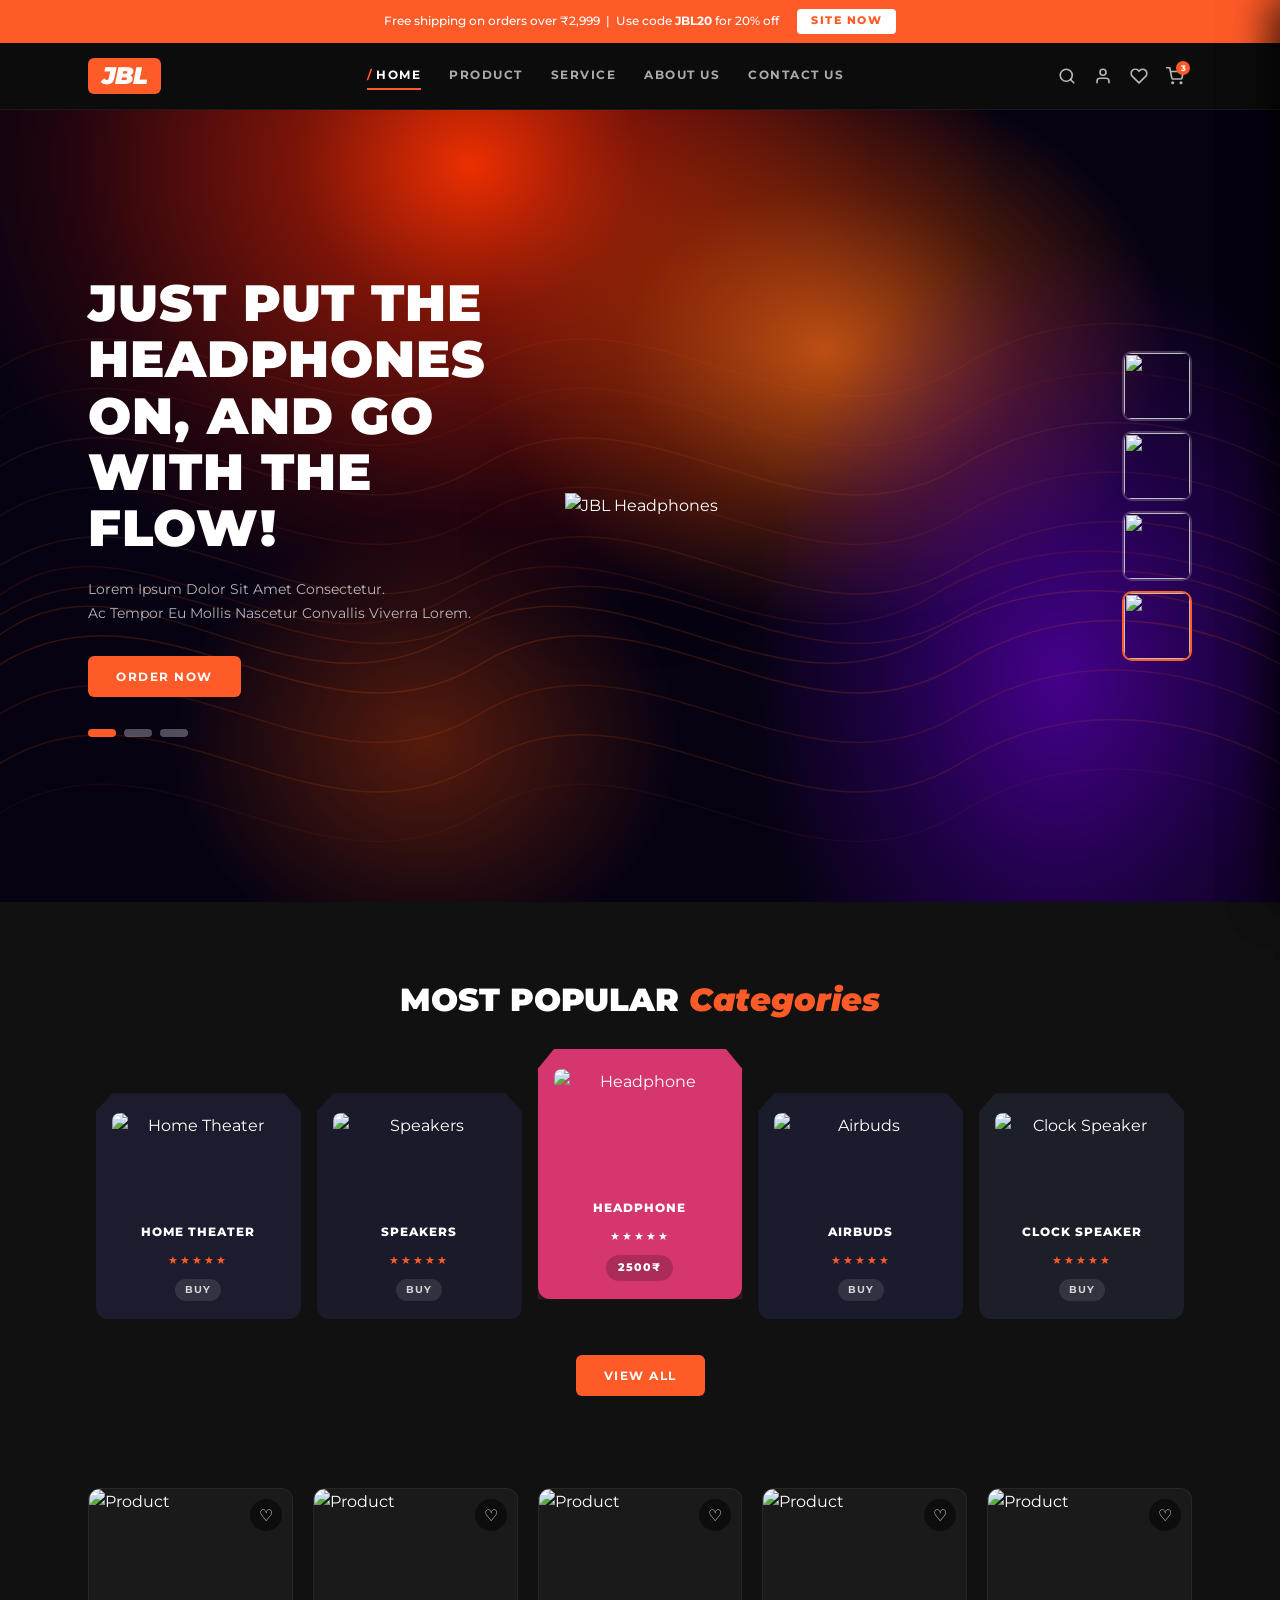
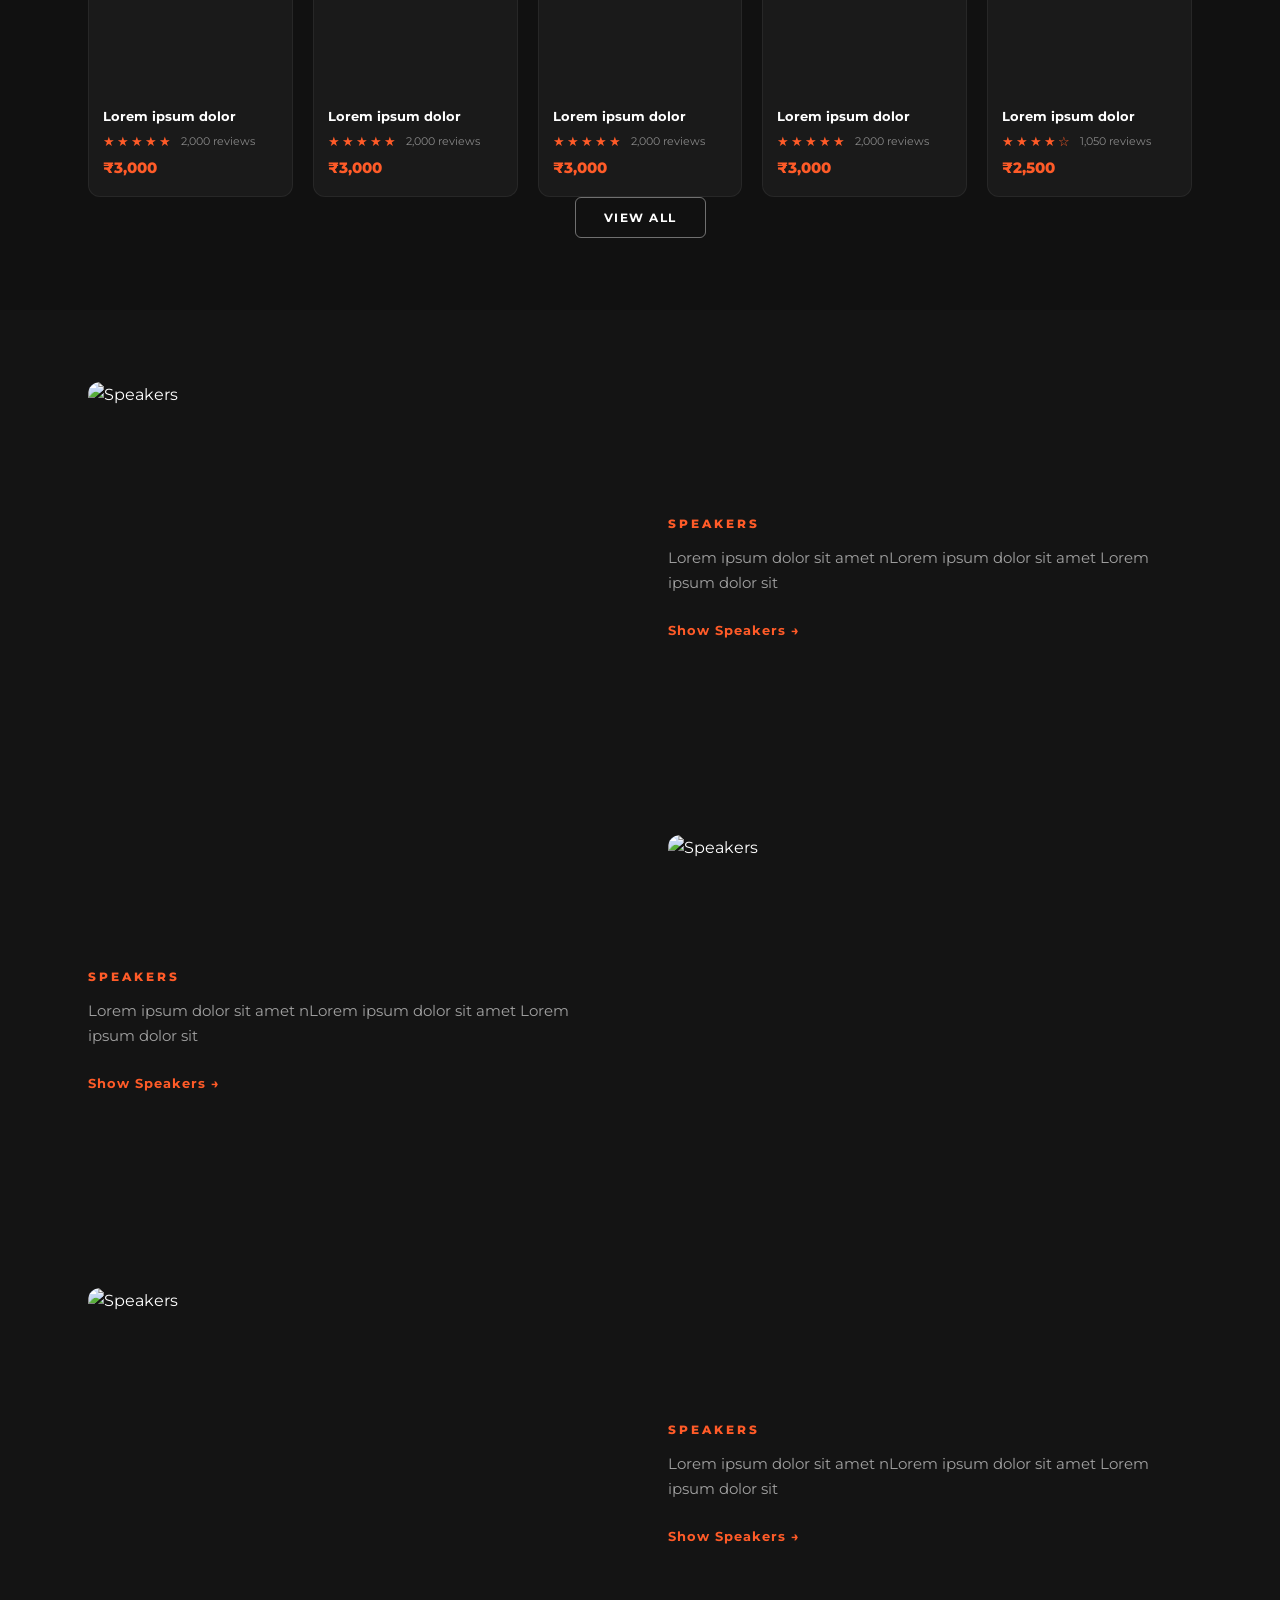
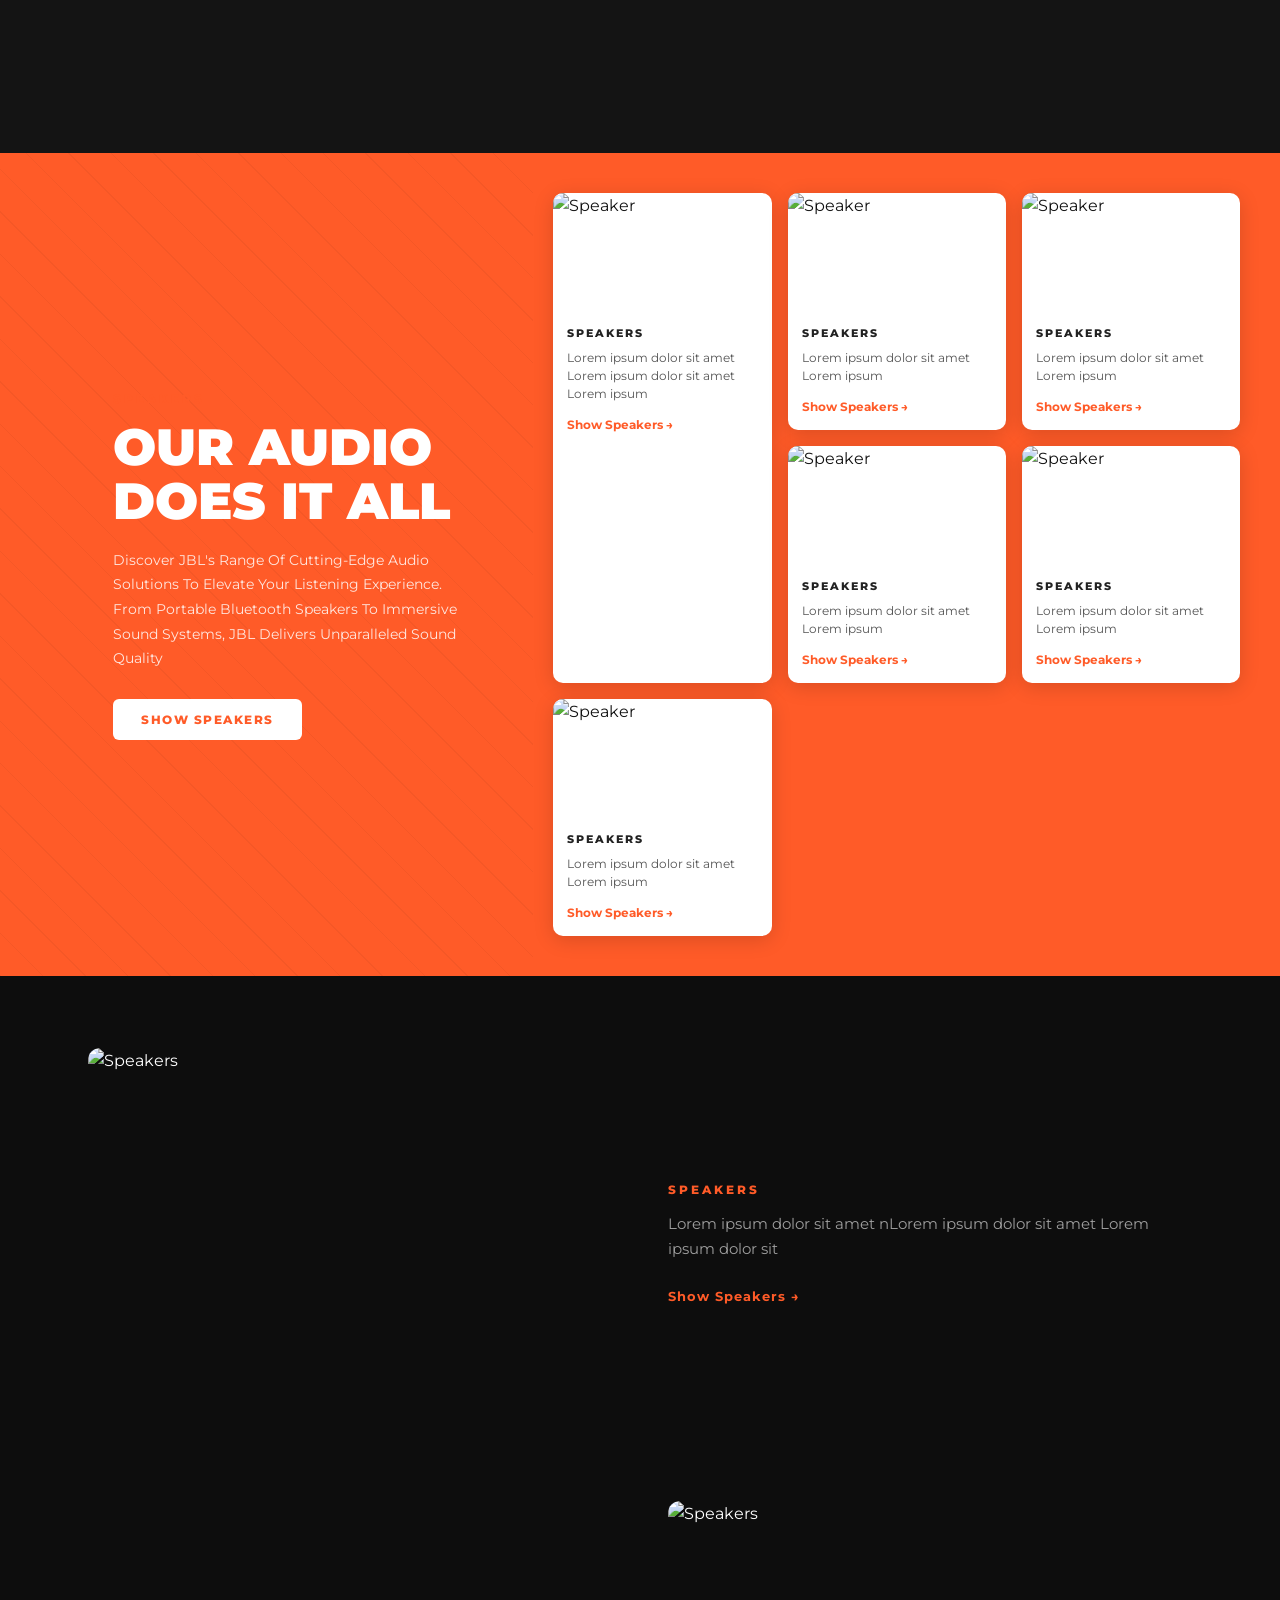
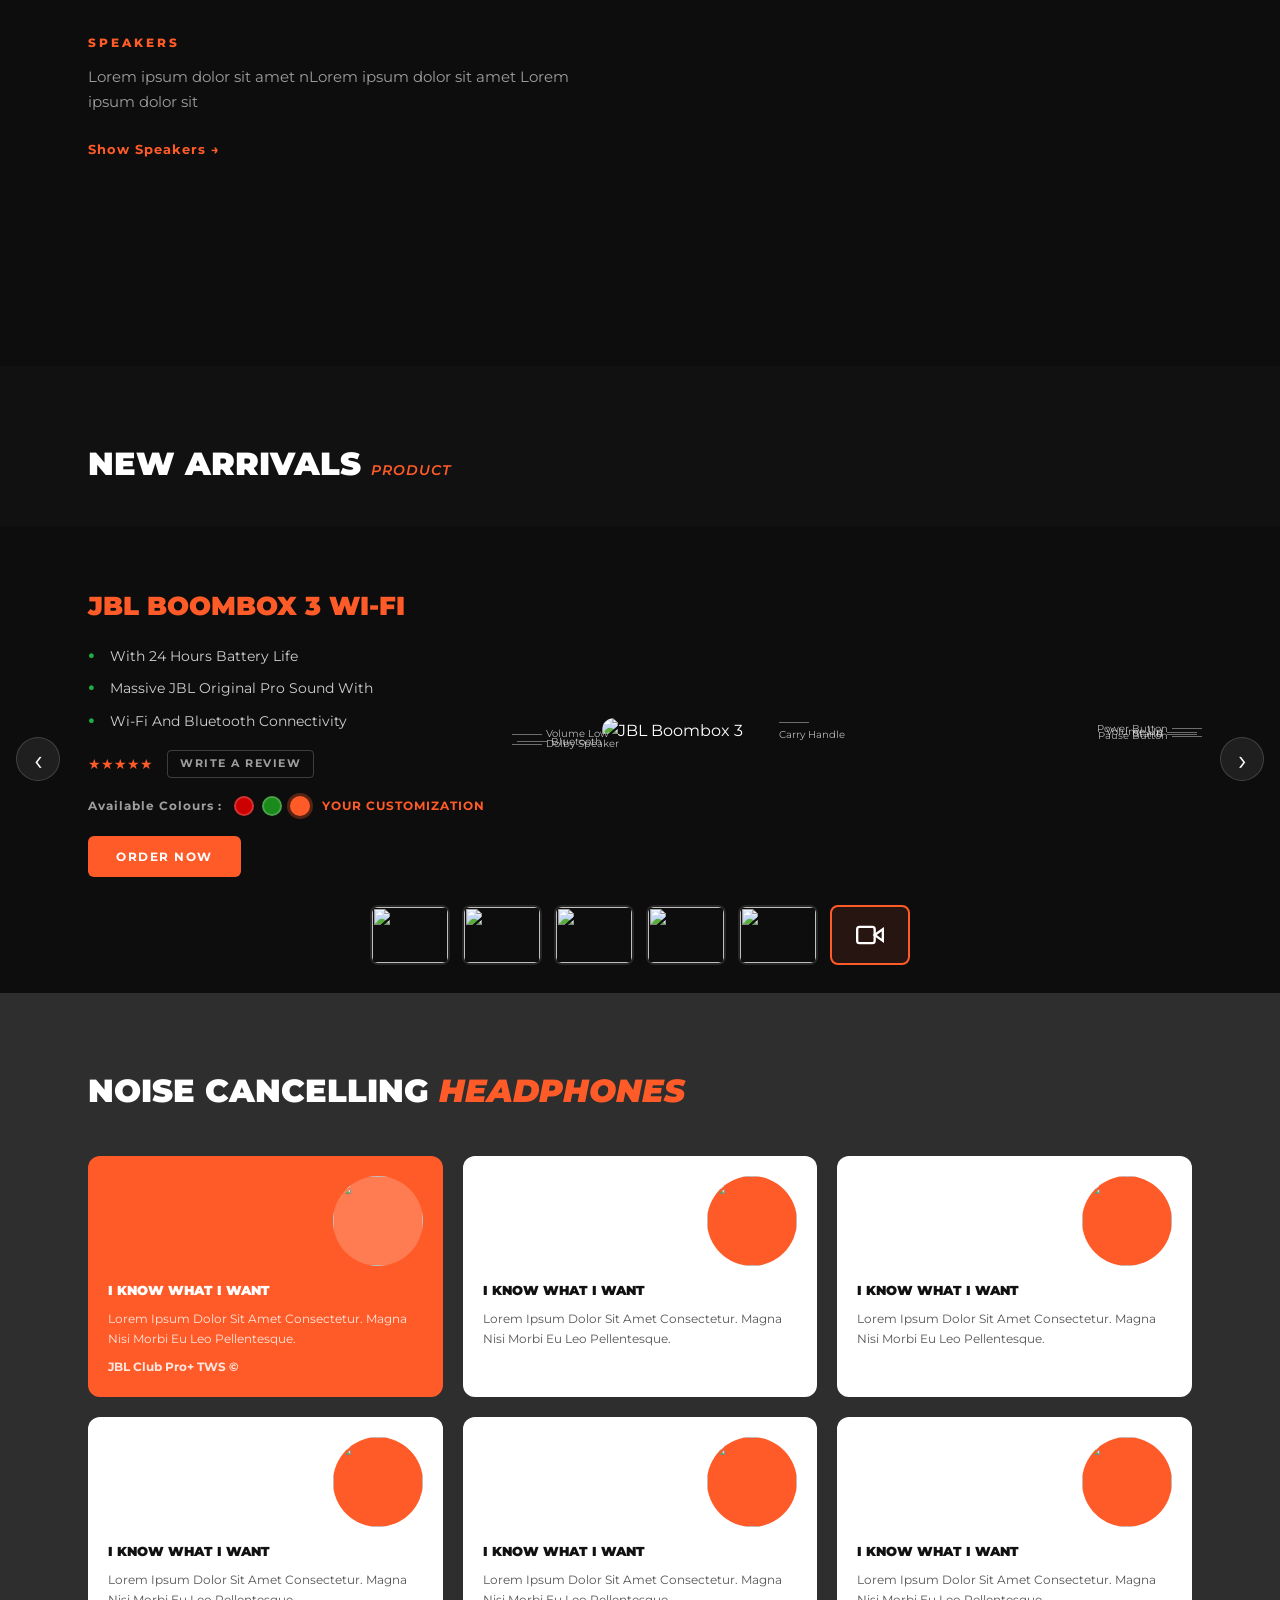
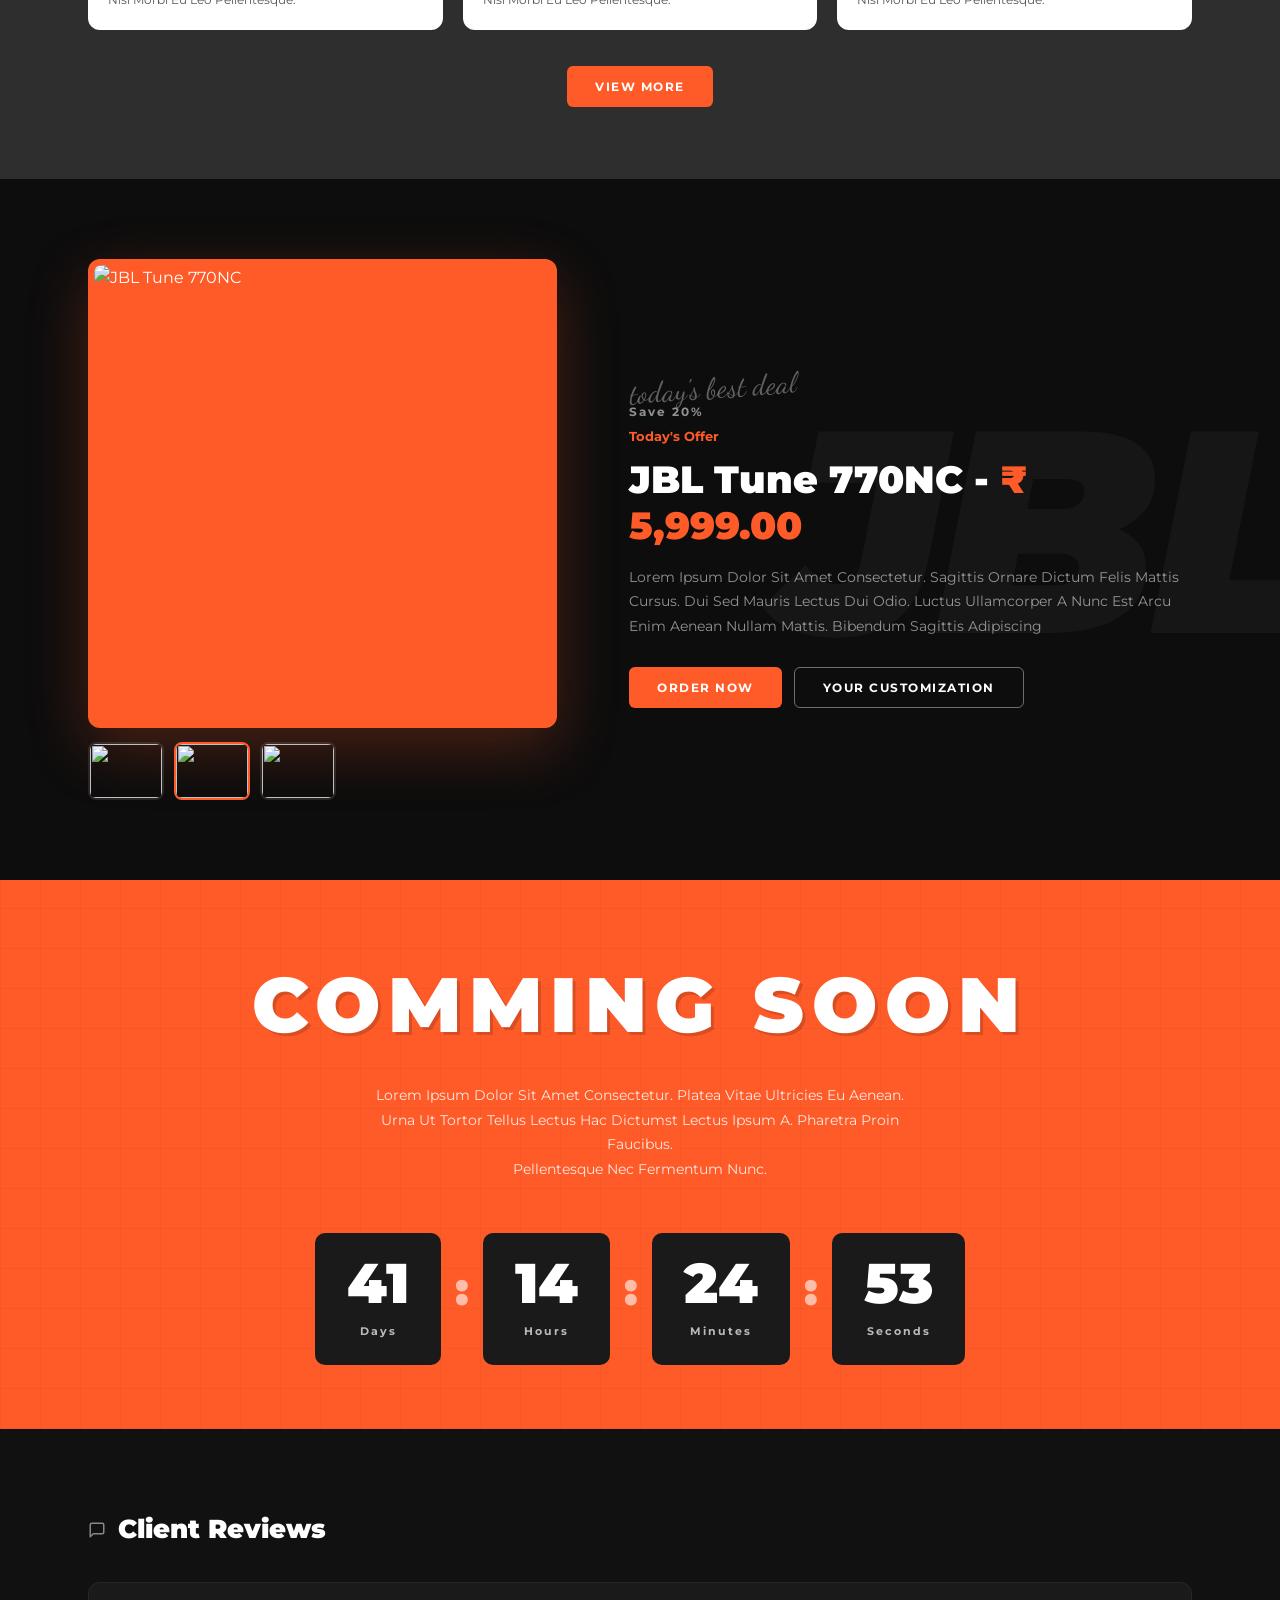
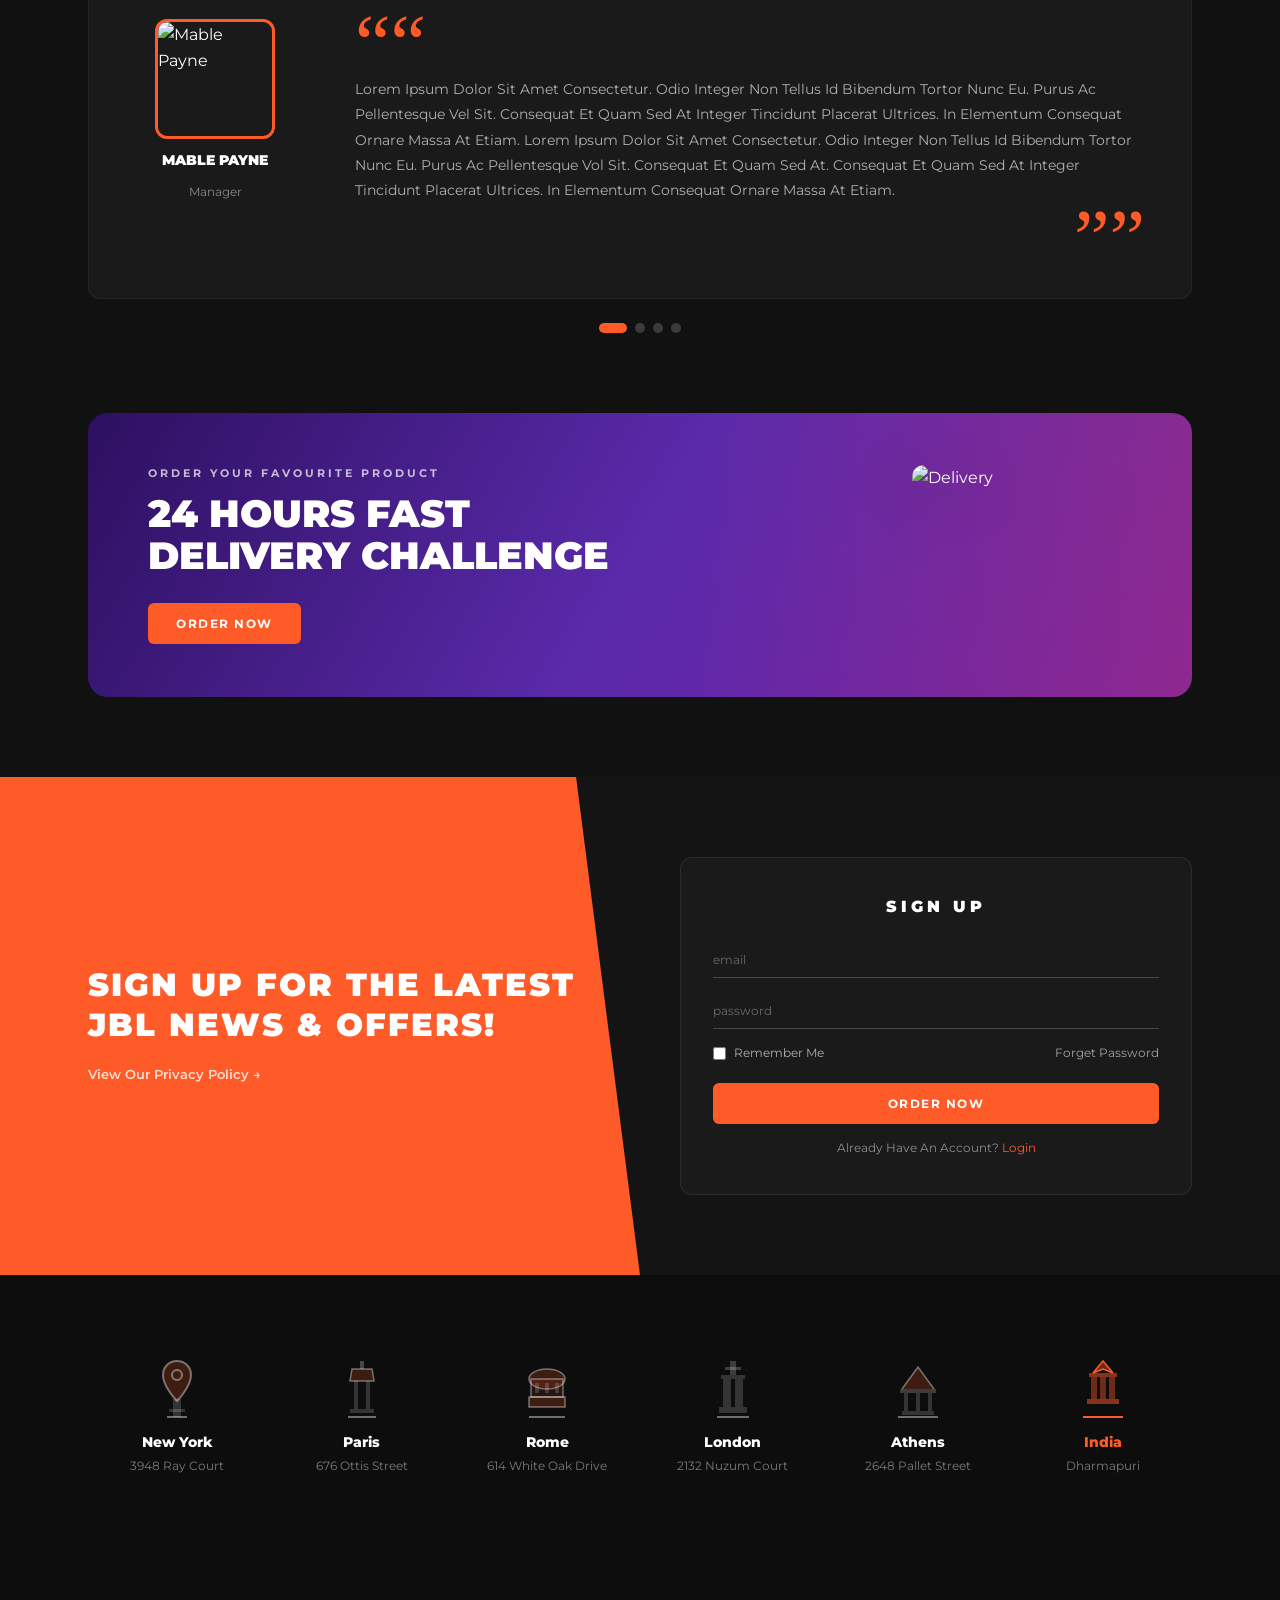
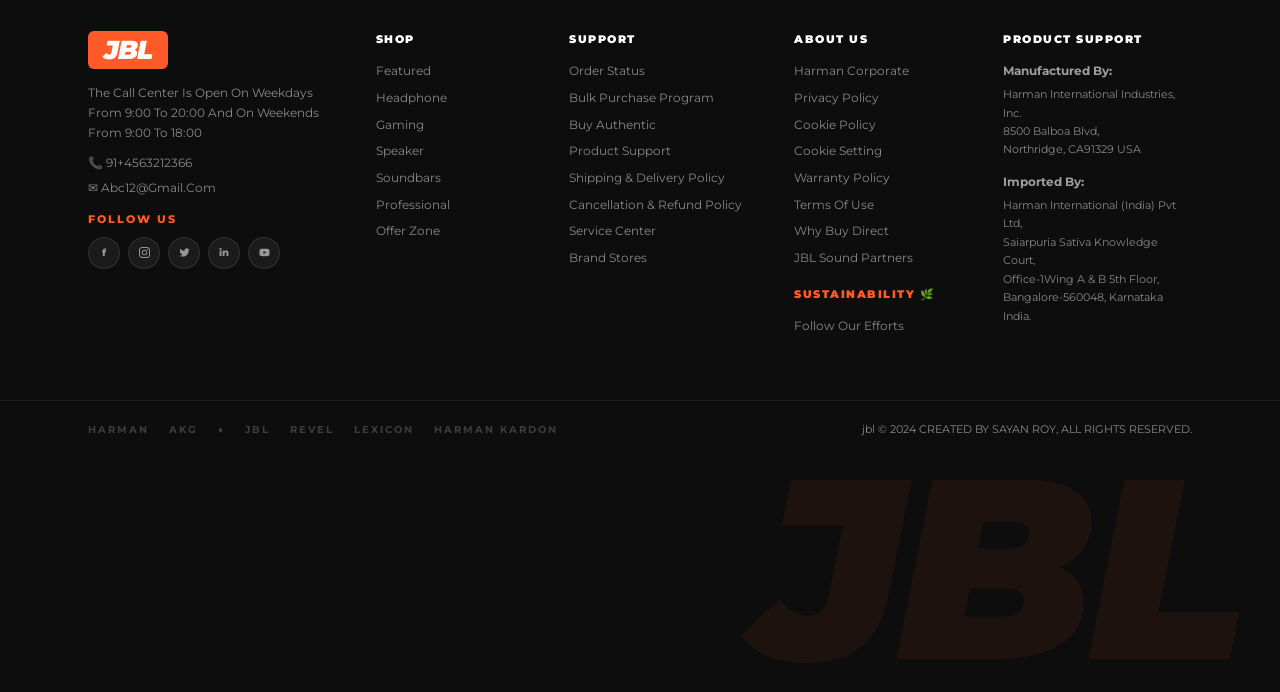
==== commit 45c1995f: "Update hero with vibrant orange/purple waves matching Figma design - Stronger orange-red gradient bl" ====
--- a/index.html
+++ b/index.html
@@ -55,6 +55,21 @@
       <div class="hw1"></div>
       <div class="hw2"></div>
       <div class="hw3"></div>
+      <div class="hw4"></div>
+      <svg class="hero-waves" xmlns="http://www.w3.org/2000/svg" viewBox="0 0 1440 800" preserveAspectRatio="none">
+        <path fill="none" stroke="#ff5a00" stroke-opacity=".18" stroke-width="1.5" d="M0,560 C180,460 360,660 540,560 C720,460 900,660 1080,560 C1260,460 1440,560 1440,560"/>
+        <path fill="none" stroke="#ff5a00" stroke-opacity=".14" stroke-width="1.5" d="M0,510 C180,410 360,610 540,510 C720,410 900,610 1080,510 C1260,410 1440,510 1440,510"/>
+        <path fill="none" stroke="#ff7020" stroke-opacity=".11" stroke-width="1.5" d="M0,460 C180,360 360,560 540,460 C720,360 900,560 1080,460 C1260,360 1440,460 1440,460"/>
+        <path fill="none" stroke="#ff5000" stroke-opacity=".09" stroke-width="1.5" d="M0,410 C180,310 360,510 540,410 C720,310 900,510 1080,410 C1260,310 1440,410 1440,410"/>
+        <path fill="none" stroke="#ff6000" stroke-opacity=".13" stroke-width="1.5" d="M0,610 C180,510 360,710 540,610 C720,510 900,710 1080,610 C1260,510 1440,610 1440,610"/>
+        <path fill="none" stroke="#ff8030" stroke-opacity=".09" stroke-width="1.5" d="M0,360 C180,260 360,460 540,360 C720,260 900,460 1080,360 C1260,260 1440,360 1440,360"/>
+        <path fill="none" stroke="#ff4000" stroke-opacity=".07" stroke-width="1.5" d="M0,310 C180,210 360,410 540,310 C720,210 900,410 1080,310 C1260,210 1440,310 1440,310"/>
+        <path fill="none" stroke="#ff6a00" stroke-opacity=".13" stroke-width="1.5" d="M0,660 C180,560 360,760 540,660 C720,560 900,760 1080,660 C1260,560 1440,660 1440,660"/>
+        <path fill="none" stroke="#ff7500" stroke-opacity=".15" stroke-width="1.5" d="M0,530 C150,430 330,630 510,530 C690,430 870,630 1050,530 C1230,430 1440,530 1440,530"/>
+        <path fill="none" stroke="#ff4a00" stroke-opacity=".11" stroke-width="1.5" d="M0,490 C150,390 330,590 510,490 C690,390 870,590 1050,490 C1230,390 1440,490 1440,490"/>
+        <path fill="none" stroke="#ff6000" stroke-opacity=".08" stroke-width="1.5" d="M0,260 C180,160 360,360 540,260 C720,160 900,360 1080,260 C1260,160 1440,260 1440,260"/>
+        <path fill="none" stroke="#ff5500" stroke-opacity=".06" stroke-width="1.5" d="M0,710 C180,610 360,810 540,710 C720,610 900,810 1080,710 C1260,610 1440,710 1440,710"/>
+      </svg>
     </div>
     <div class="container hero-inner">
       <div class="hero-left">
@@ -68,7 +83,7 @@
         </div>
       </div>
       <div class="hero-img-area">
-        <img src="https://images.unsplash.com/photo-1505740420928-5e560c06d30e?auto=format&fit=crop&w=680&q=80" alt="JBL Headphones" class="hero-hp" />
+        <img src="https://images.unsplash.com/photo-1505740420928-5e560c06d30e?auto=format&fit=crop&w=680&q=80" alt="JBL Headphones" class="hero-hp" style="filter:drop-shadow(0 0 60px rgba(255,80,0,.35)) drop-shadow(0 30px 60px rgba(0,0,0,.9));" />
       </div>
       <div class="hero-thumbs">
         <div class="hthumb"><img src="https://images.unsplash.com/photo-1484704849700-f032a568e944?auto=format&fit=crop&w=80&h=80&q=80" alt="" /></div>
--- a/style.css
+++ b/style.css
@@ -98,25 +98,36 @@
 .menu-toggle span { width: 22px; height: 2px; background: #fff; border-radius: 2px; transition: all .3s; }
 
 /* ===== HERO ===== */
-.hero { position: relative; min-height: 88vh; background: #0a0812; overflow: hidden; display: flex; align-items: center; }
+.hero { position: relative; min-height: 88vh; background: #070212; overflow: hidden; display: flex; align-items: center; }
 
 /* Orange wave blobs */
 .hero-bg { position: absolute; inset: 0; pointer-events: none; }
 .hw1 {
-  position: absolute; width: 700px; height: 700px;
-  background: radial-gradient(ellipse, rgba(255,60,0,.55) 0%, transparent 70%);
-  bottom: -200px; right: -100px; border-radius: 50%;
-  transform: rotate(-20deg);
+  position: absolute; width: 1100px; height: 950px;
+  background: radial-gradient(ellipse, rgba(255,50,0,.92) 0%, rgba(220,35,0,.55) 22%, rgba(160,15,0,.18) 52%, transparent 68%);
+  top: -420px; left: -80px;
+  border-radius: 50%;
 }
 .hw2 {
-  position: absolute; width: 500px; height: 400px;
-  background: radial-gradient(ellipse, rgba(255,91,28,.4) 0%, transparent 70%);
-  top: -100px; right: 150px; border-radius: 50%;
+  position: absolute; width: 750px; height: 600px;
+  background: radial-gradient(ellipse, rgba(255,110,20,.7) 0%, rgba(200,70,0,.32) 38%, transparent 65%);
+  top: -60px; right: 80px;
+  border-radius: 50%;
 }
 .hw3 {
-  position: absolute; width: 400px; height: 600px;
-  background: radial-gradient(ellipse, rgba(120,20,180,.25) 0%, transparent 70%);
-  top: 0; right: 30%; pointer-events: none;
+  position: absolute; width: 680px; height: 950px;
+  background: radial-gradient(ellipse, rgba(110,0,220,.6) 0%, rgba(80,0,180,.28) 38%, transparent 65%);
+  bottom: -250px; right: -120px;
+}
+.hw4 {
+  position: absolute; width: 550px; height: 480px;
+  background: radial-gradient(ellipse, rgba(255,80,0,.32) 0%, transparent 65%);
+  bottom: -80px; left: 150px;
+  border-radius: 50%;
+}
+.hero-waves {
+  position: absolute; inset: 0; width: 100%; height: 100%;
+  pointer-events: none;
 }
 
 .hero-inner {
